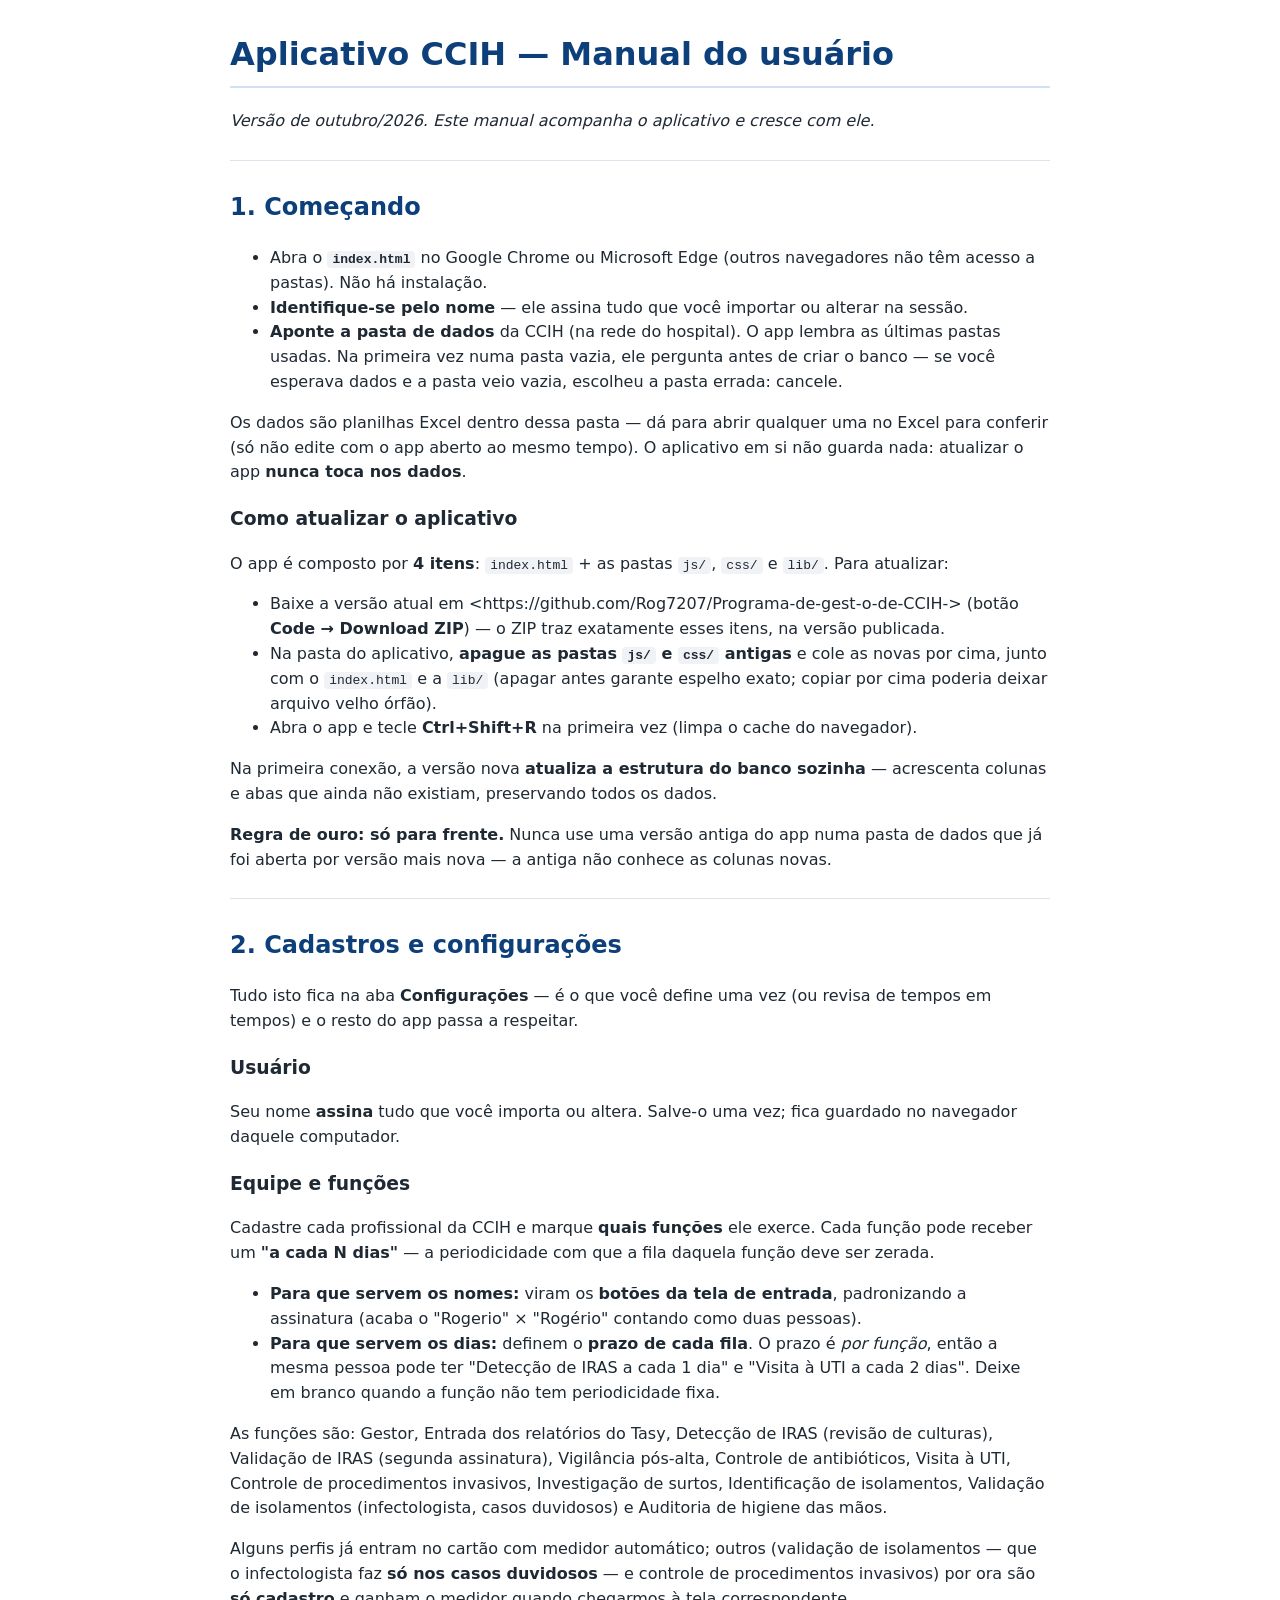
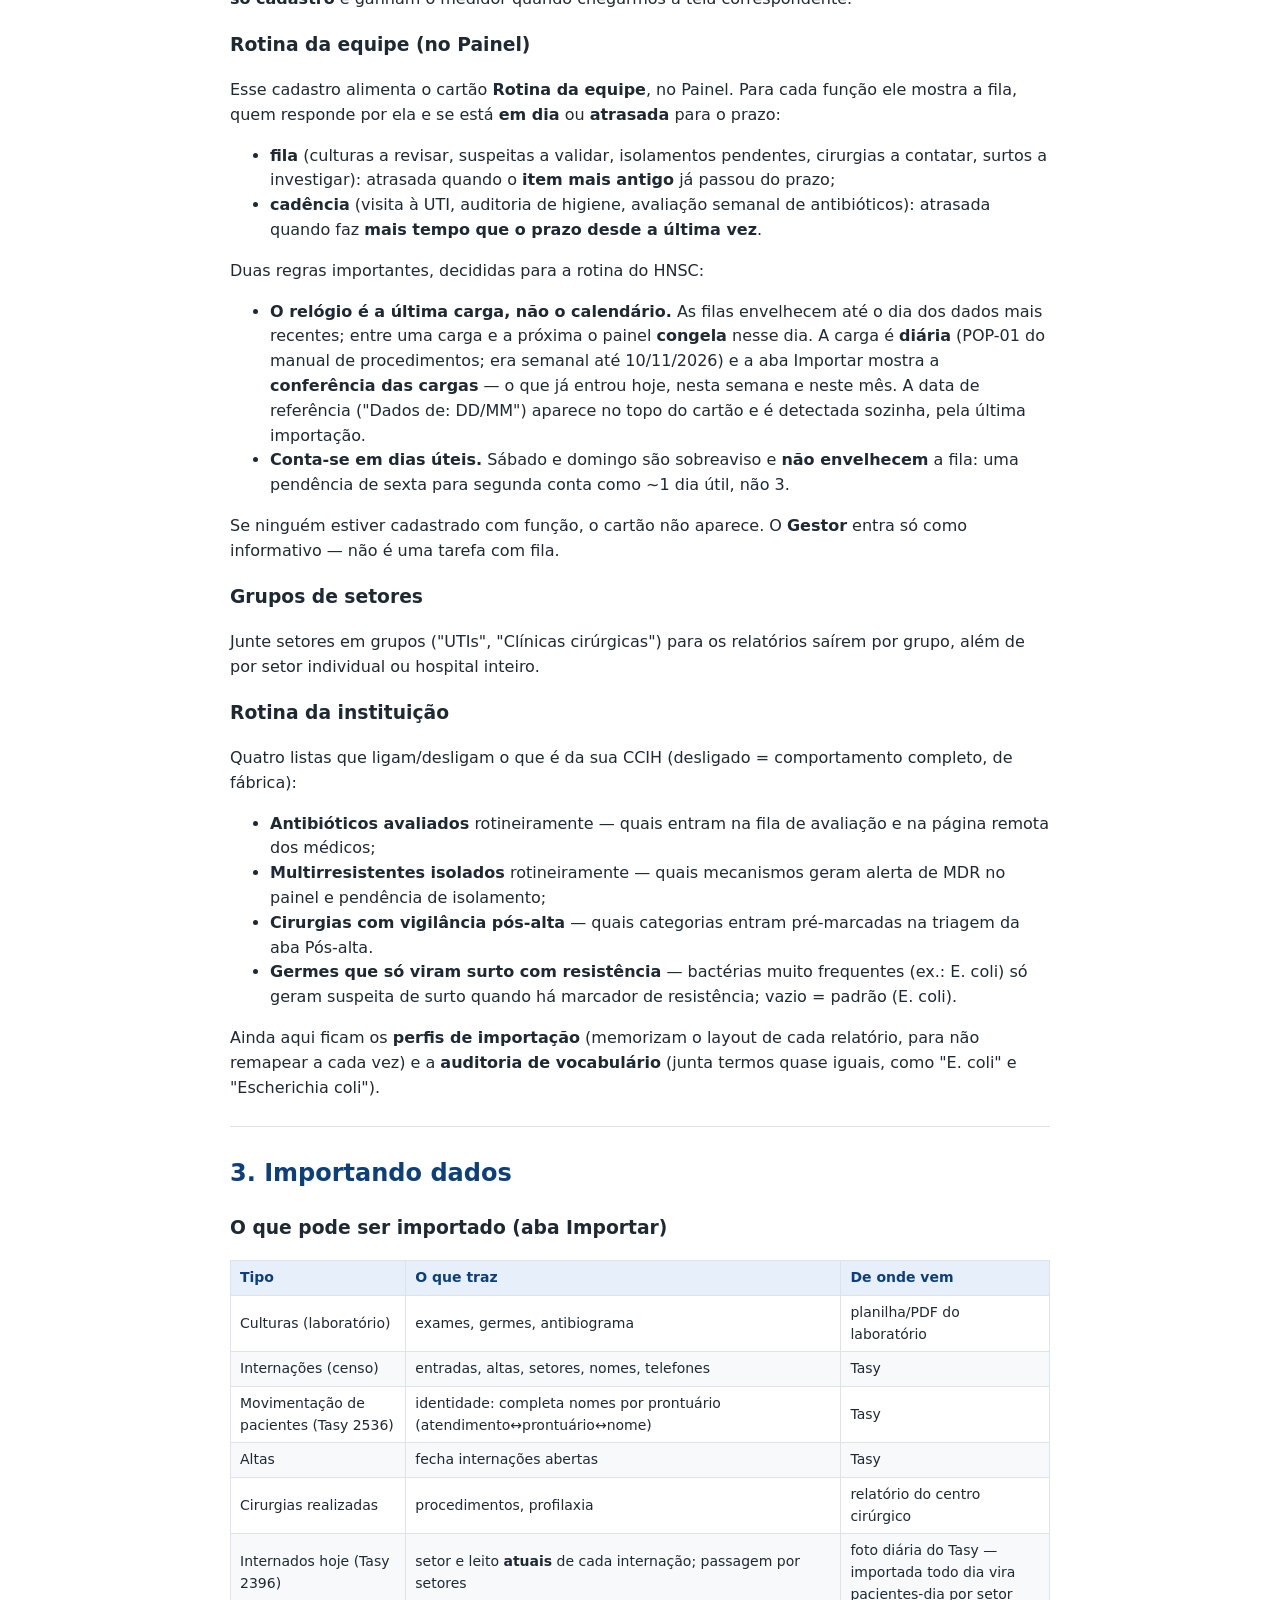
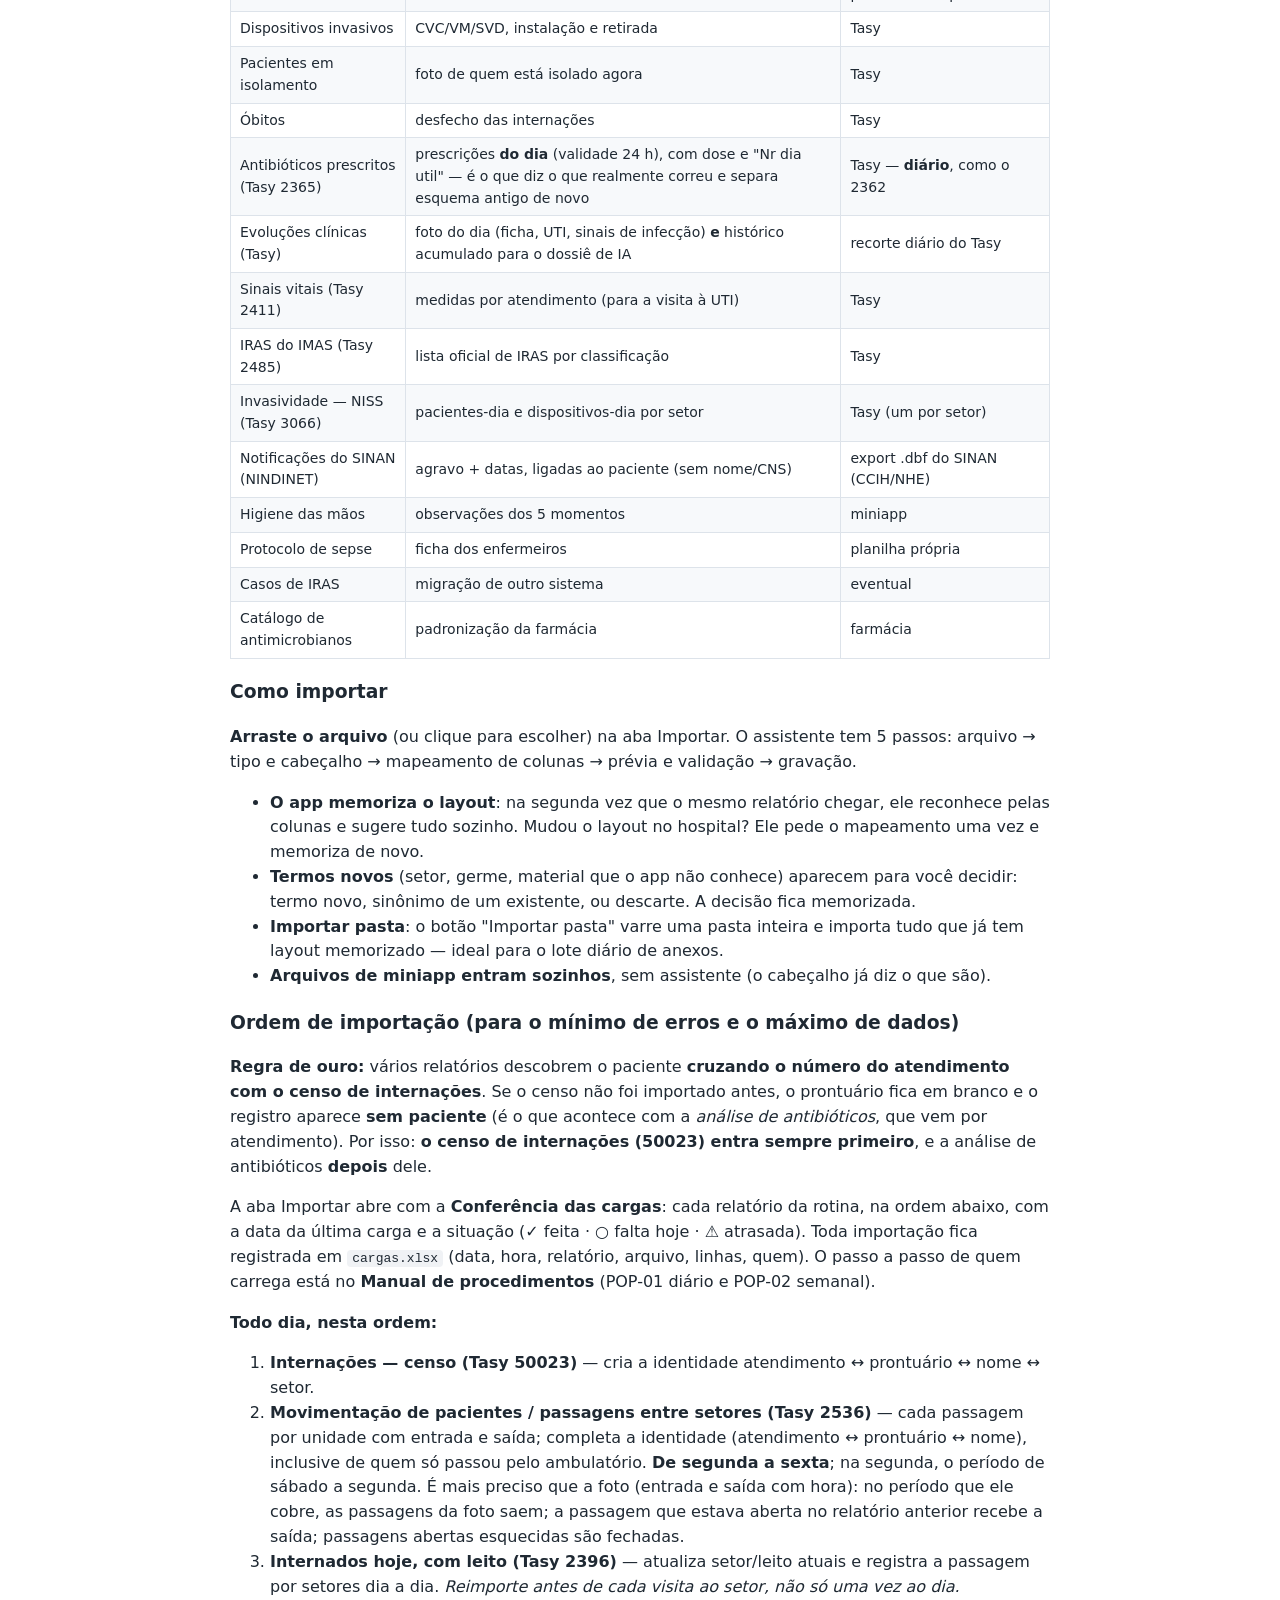
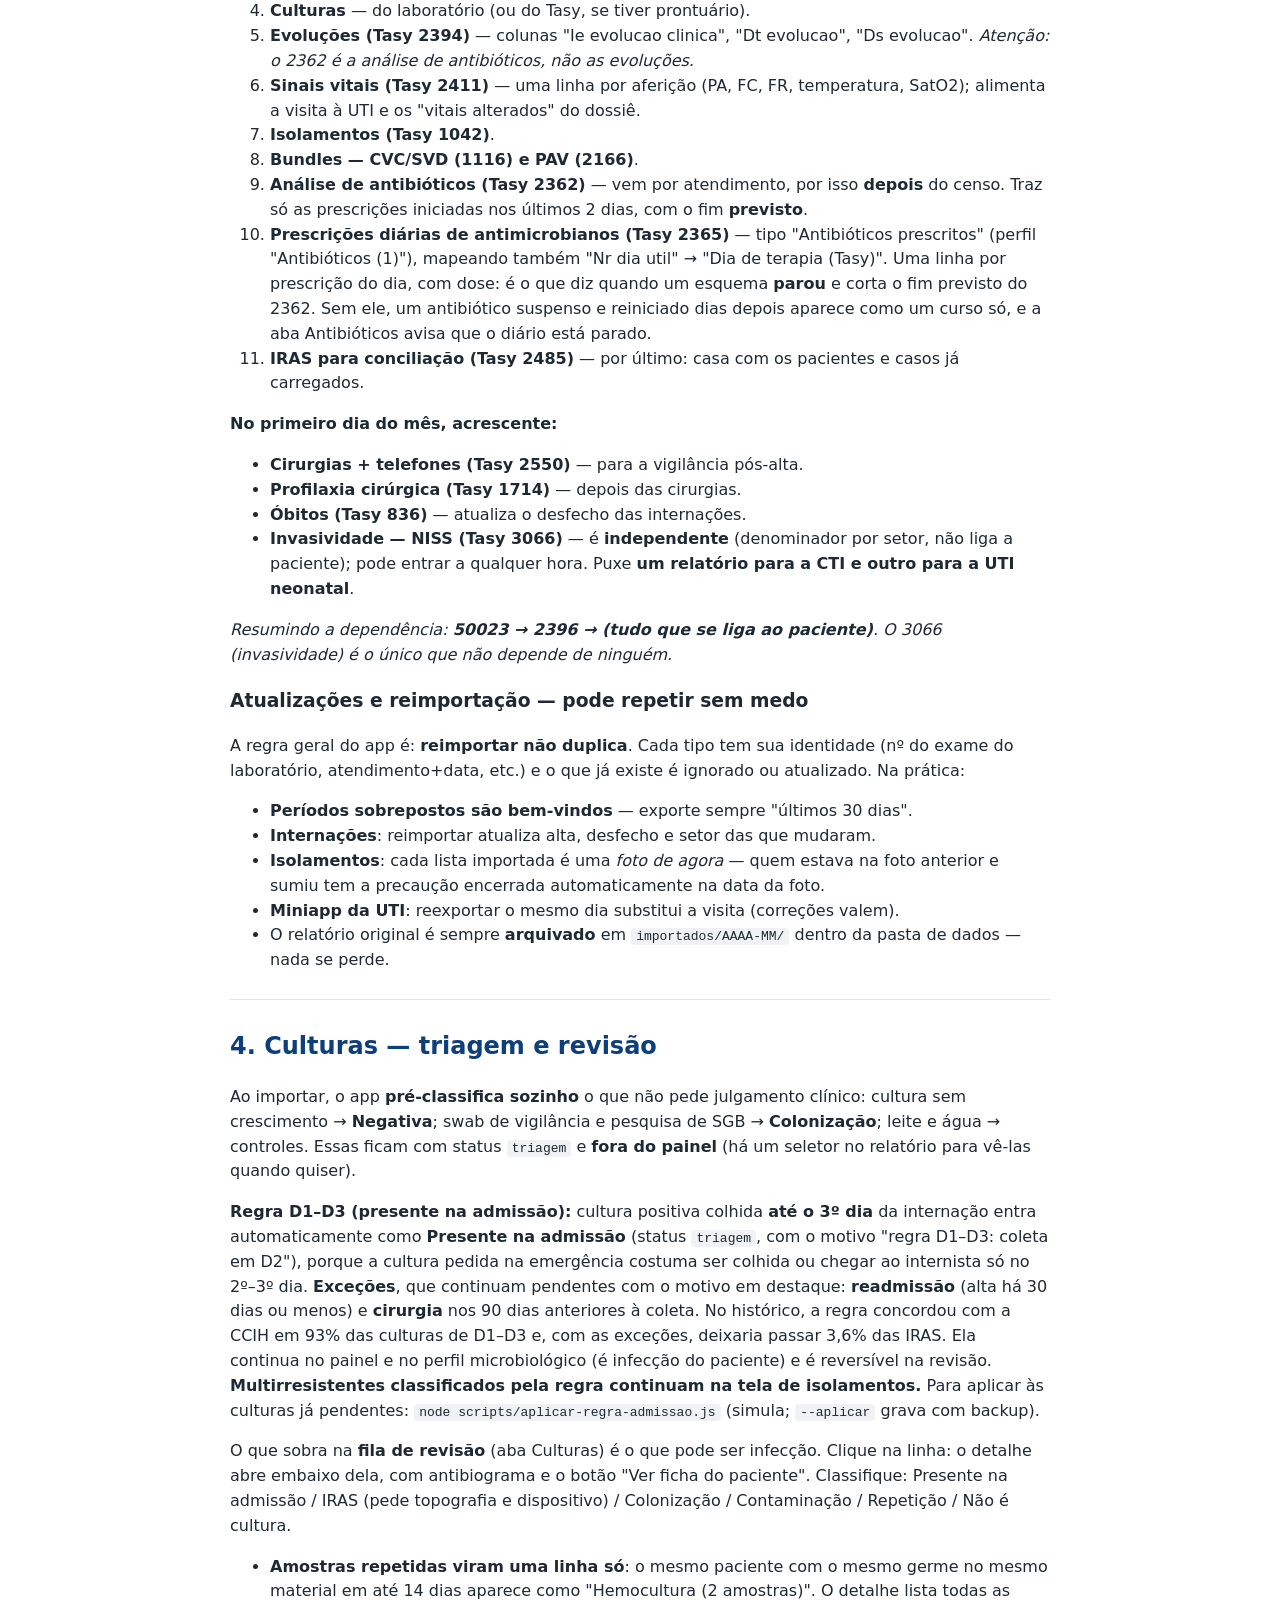
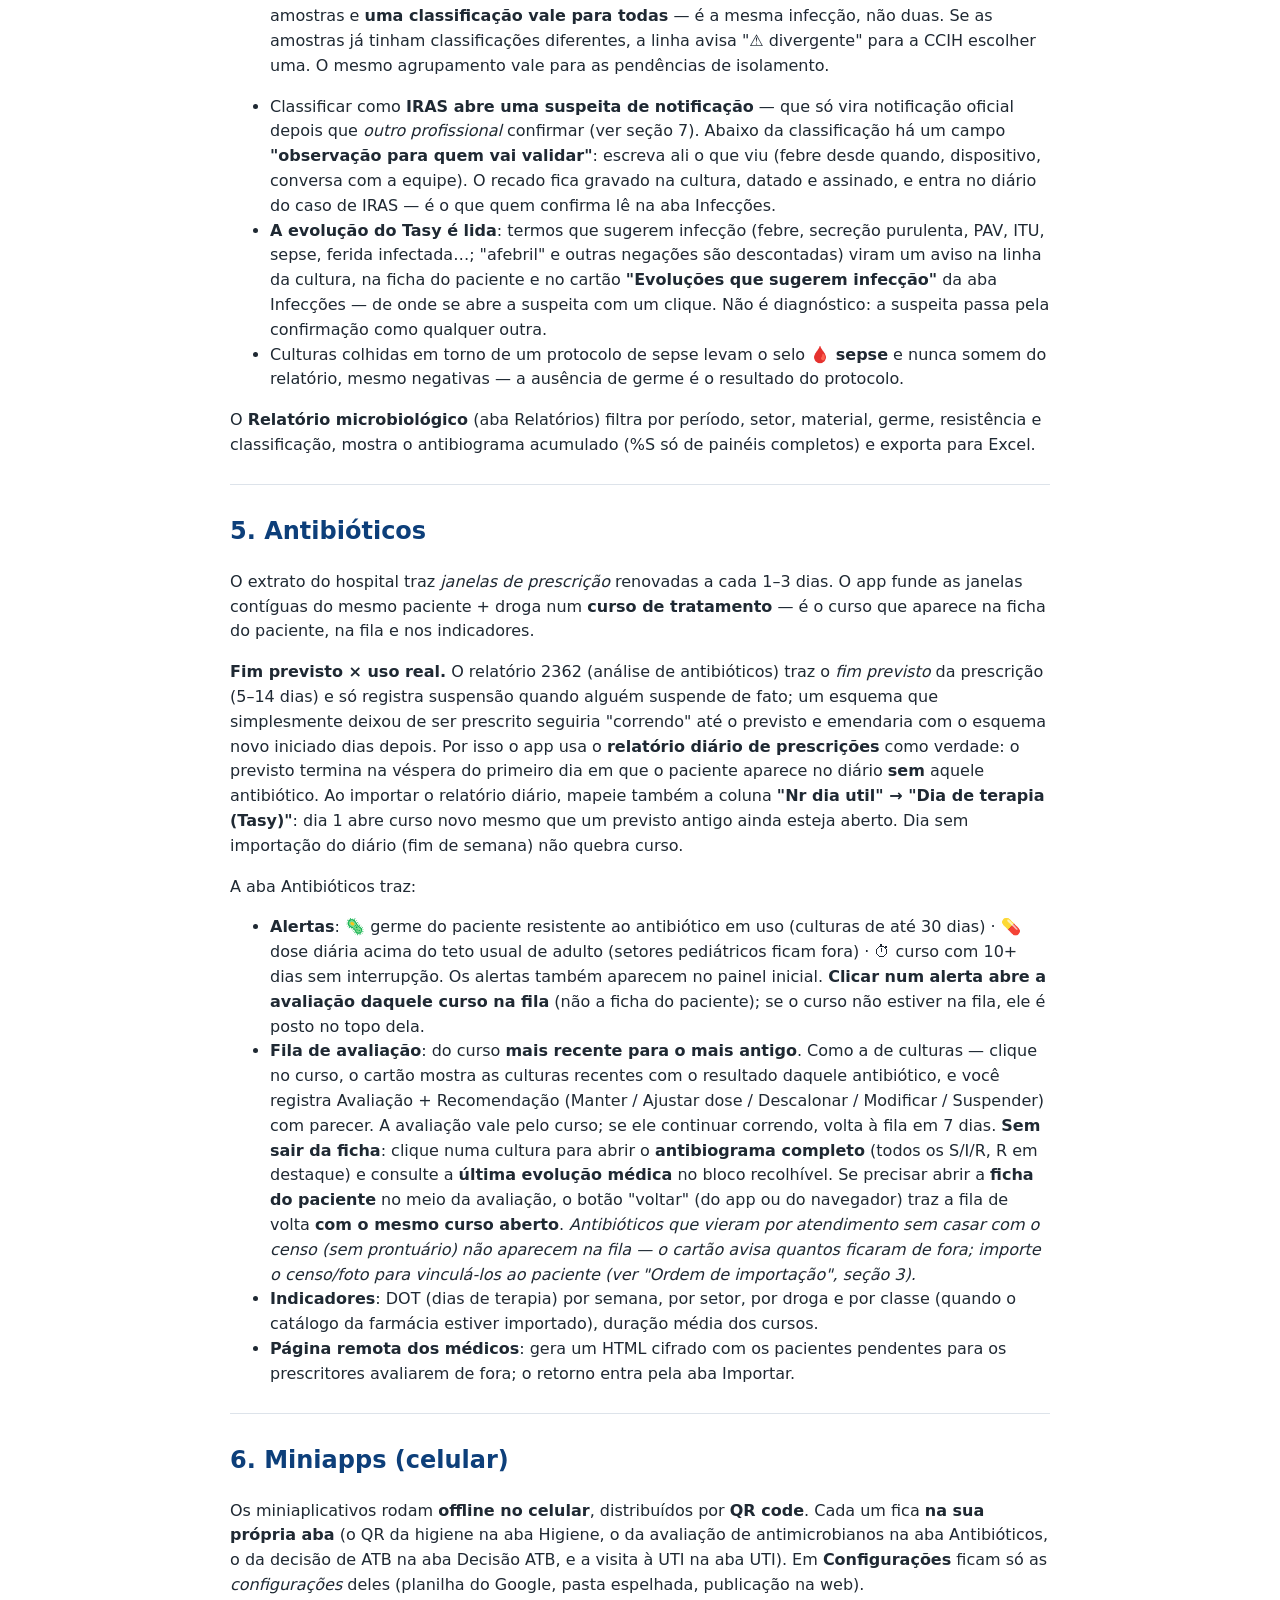
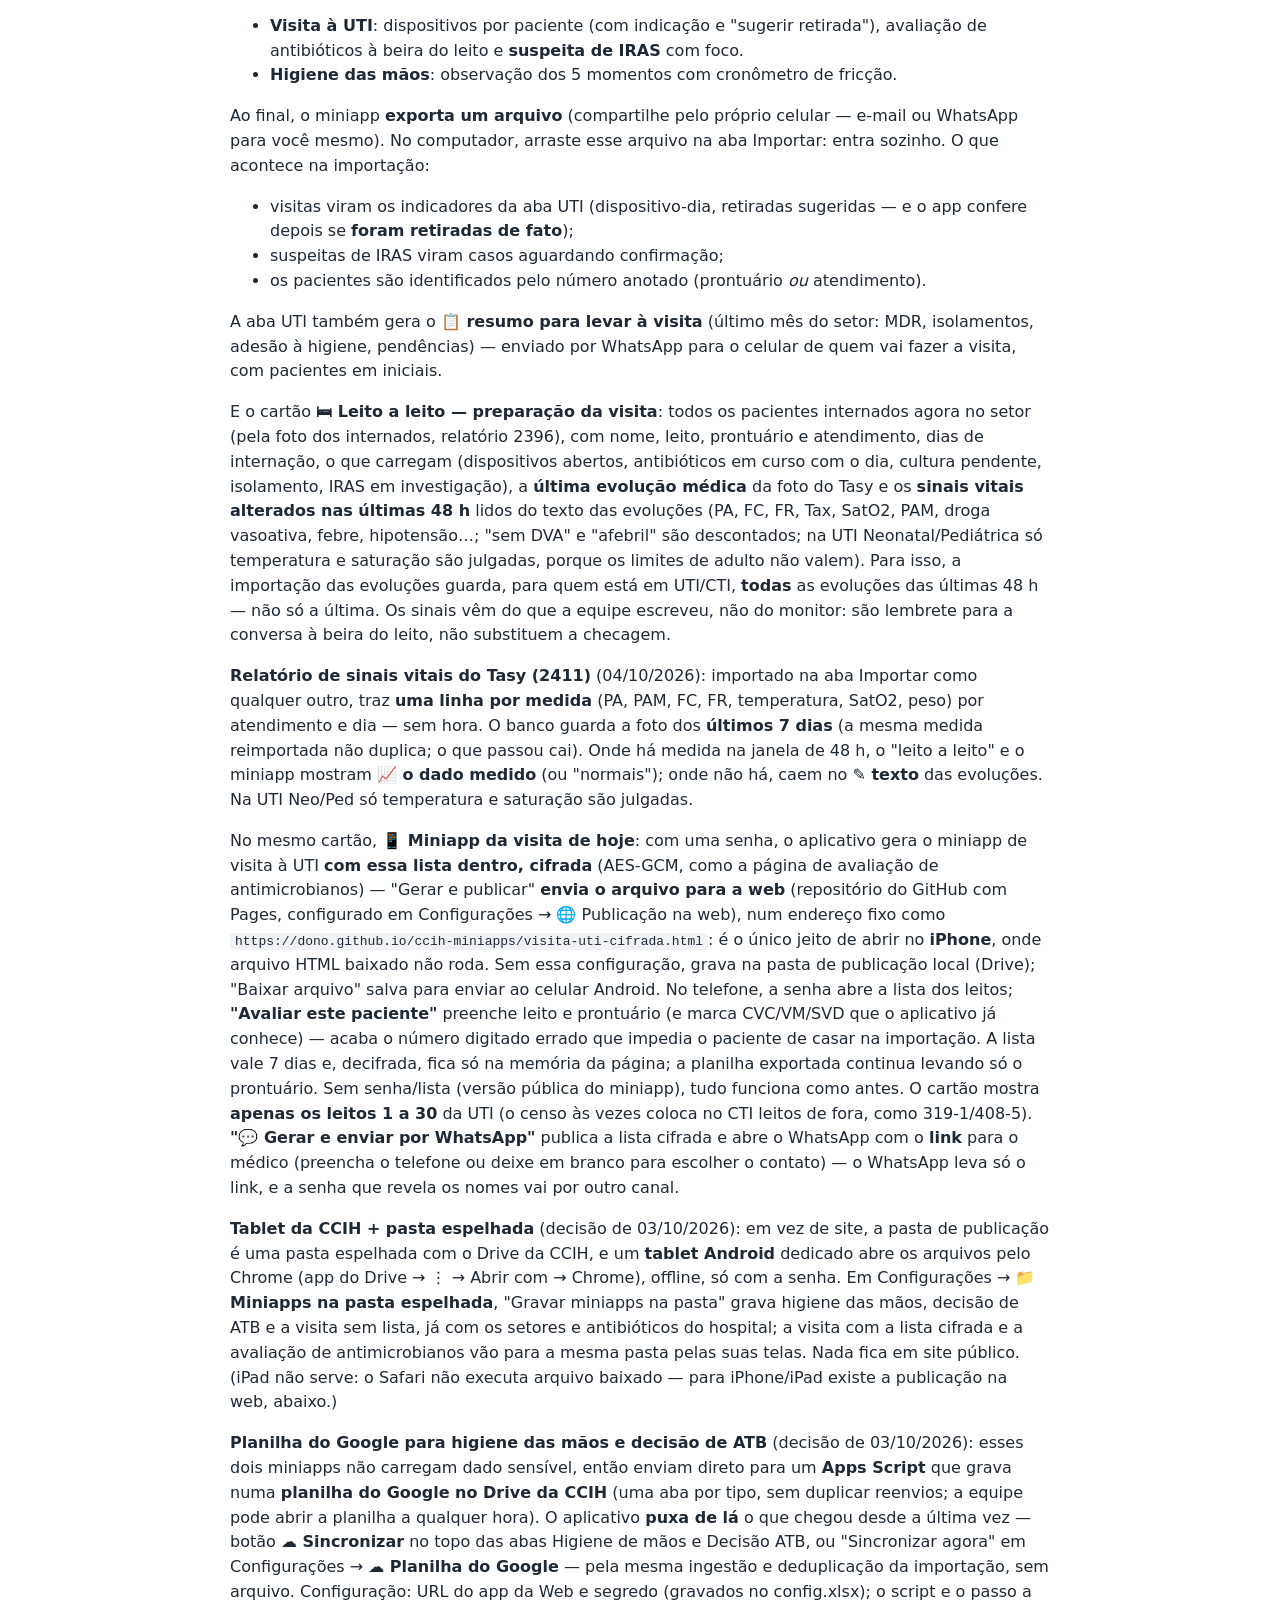
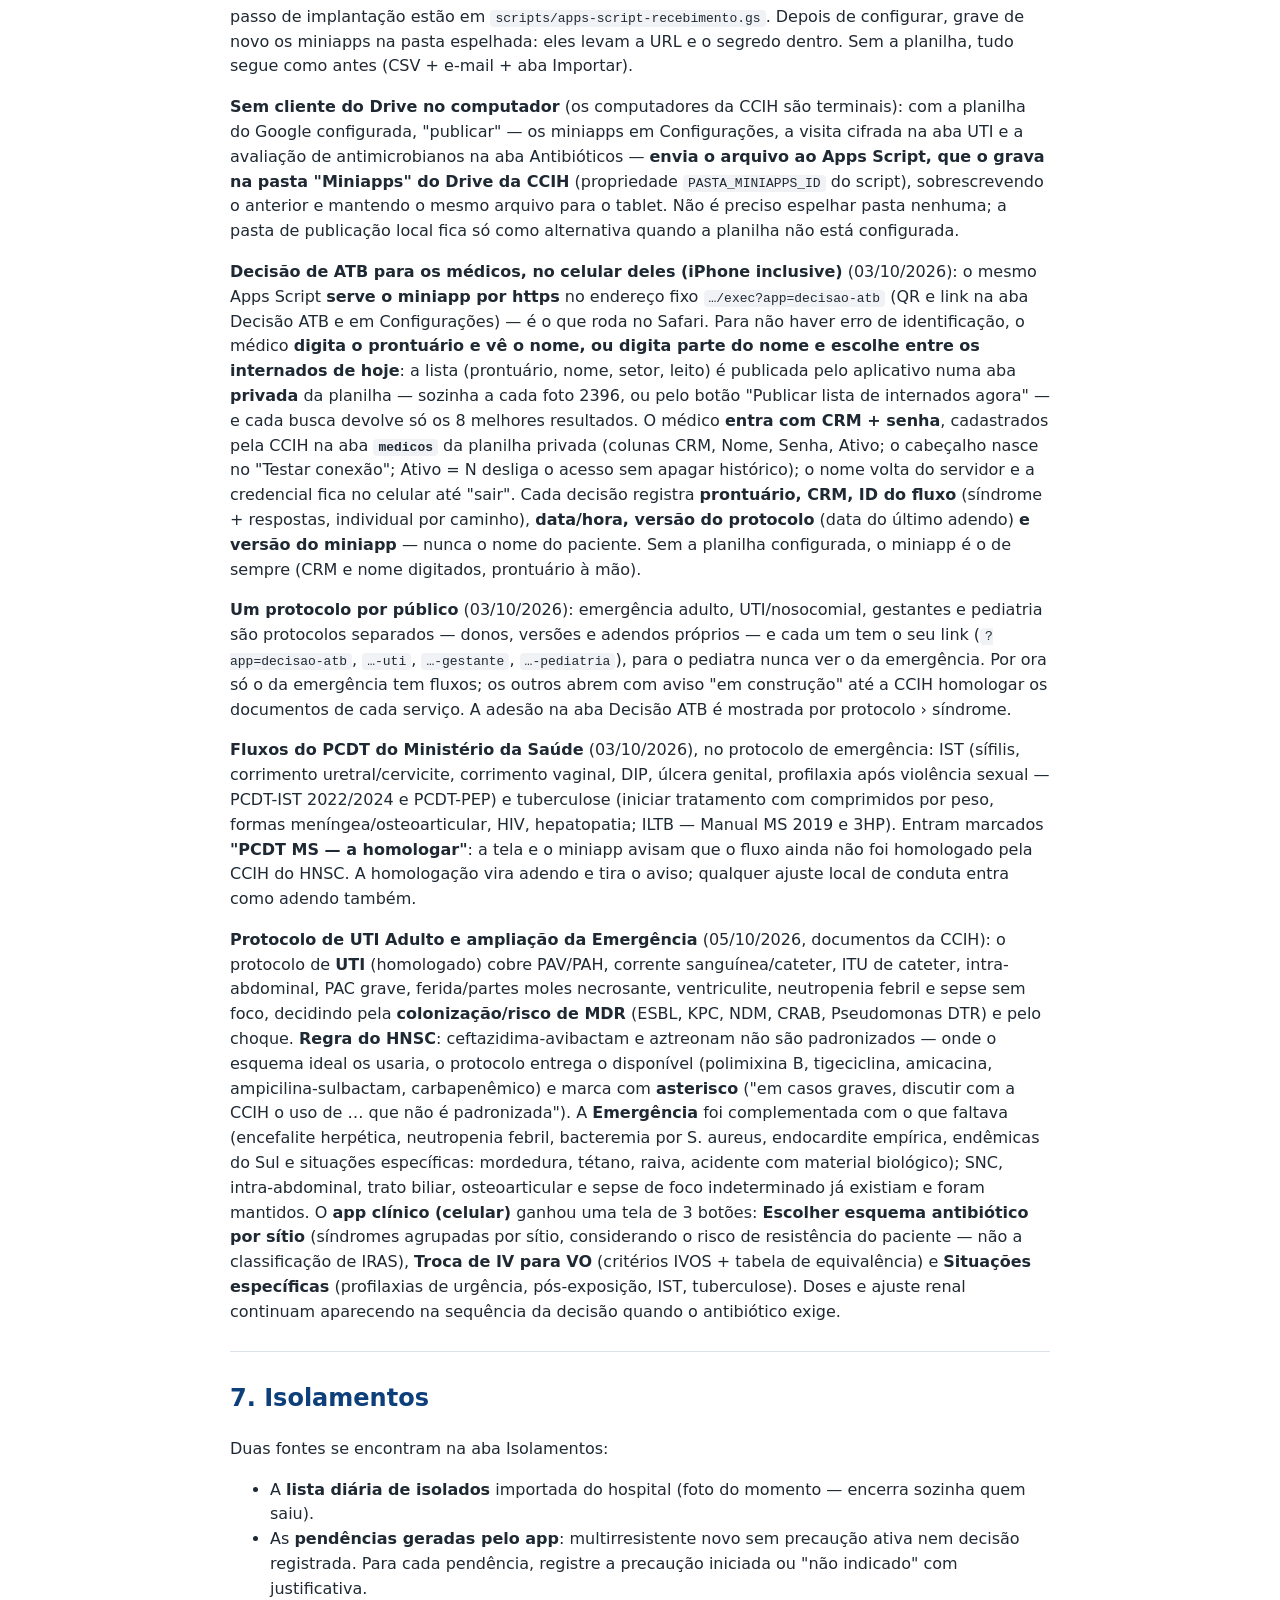
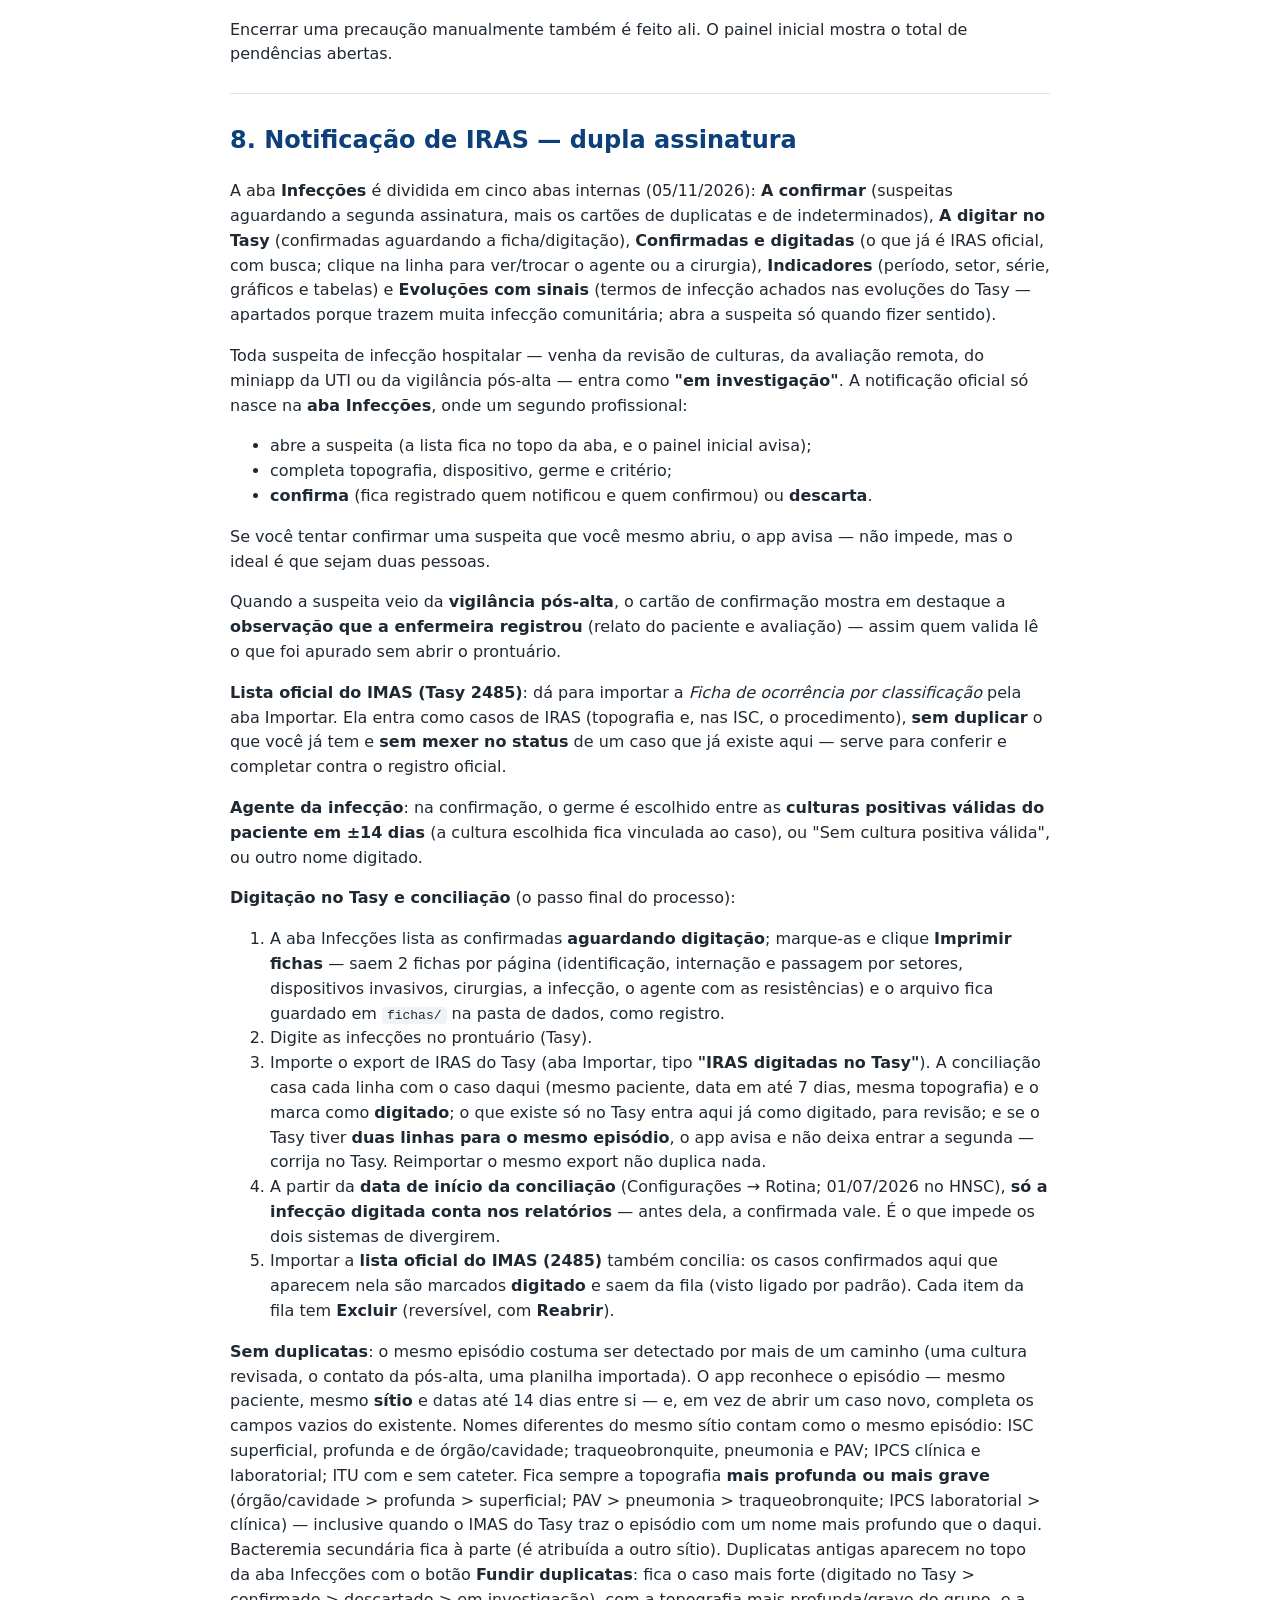
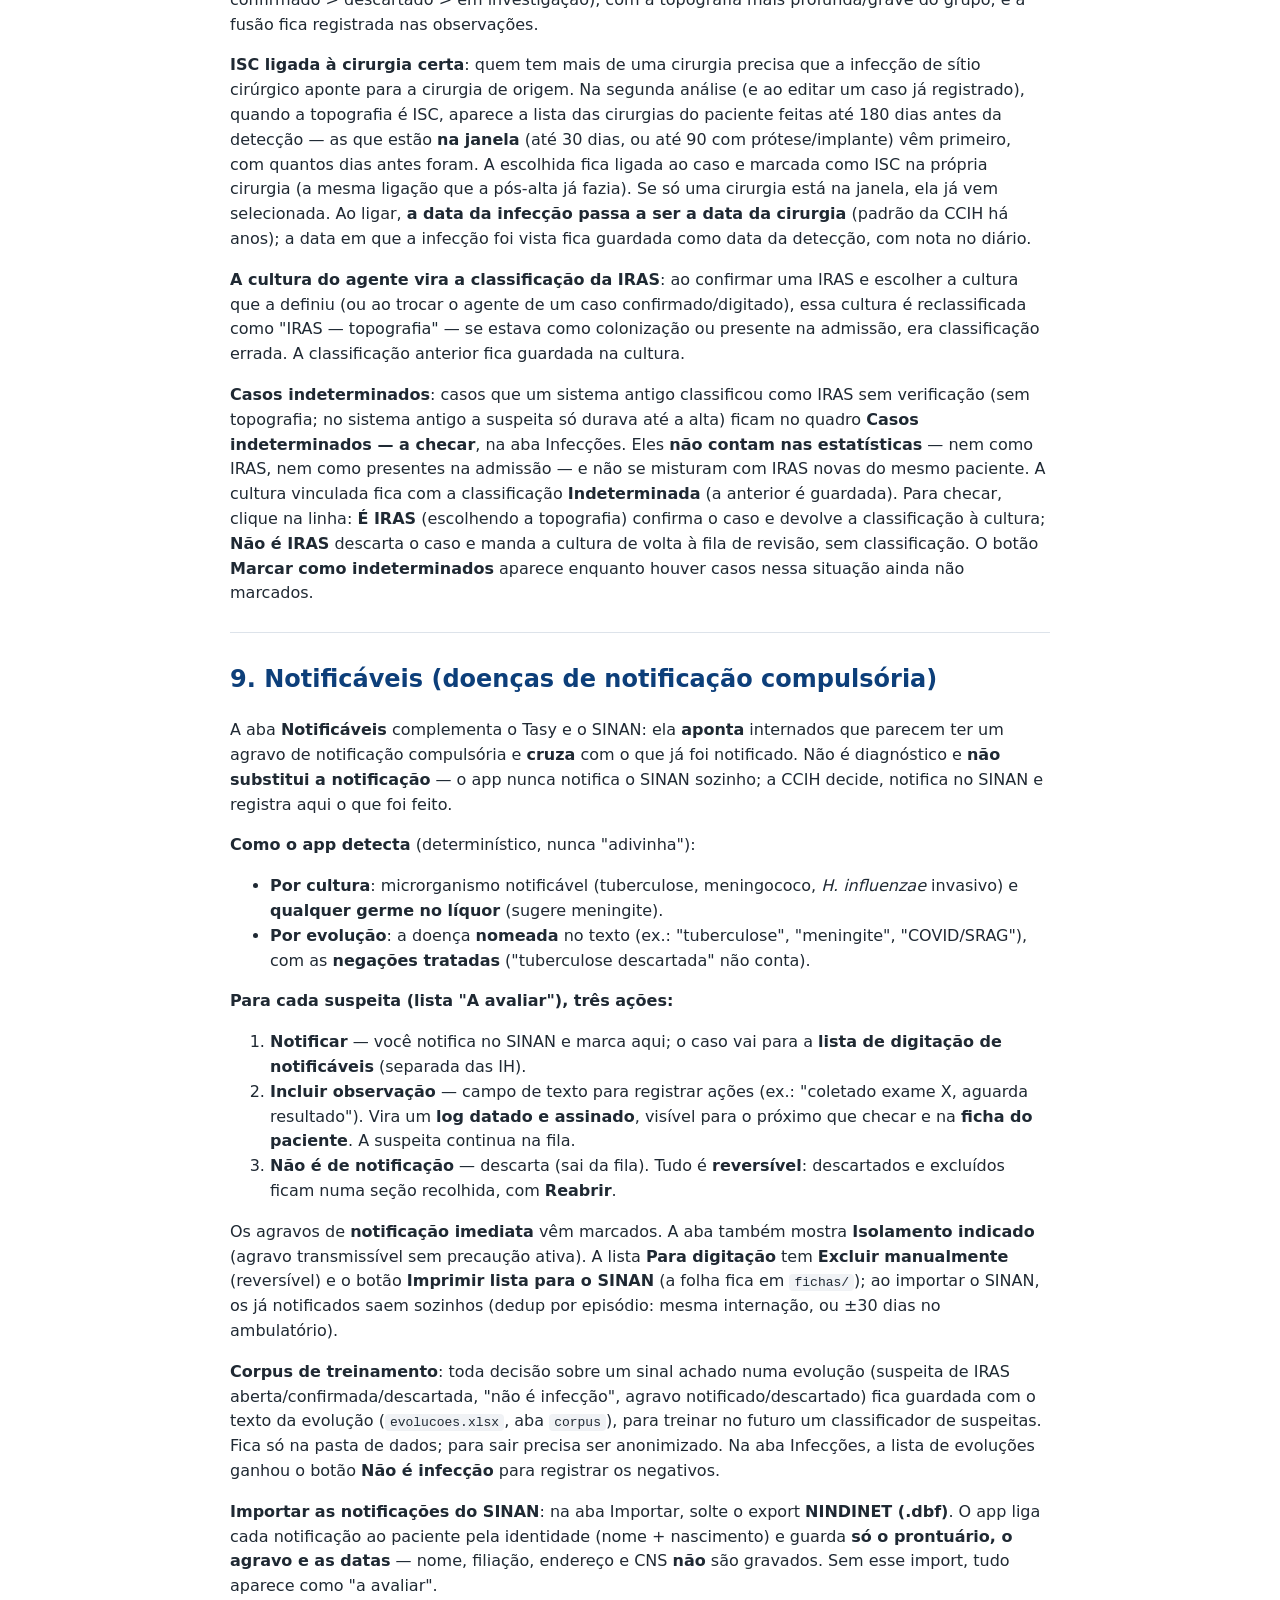
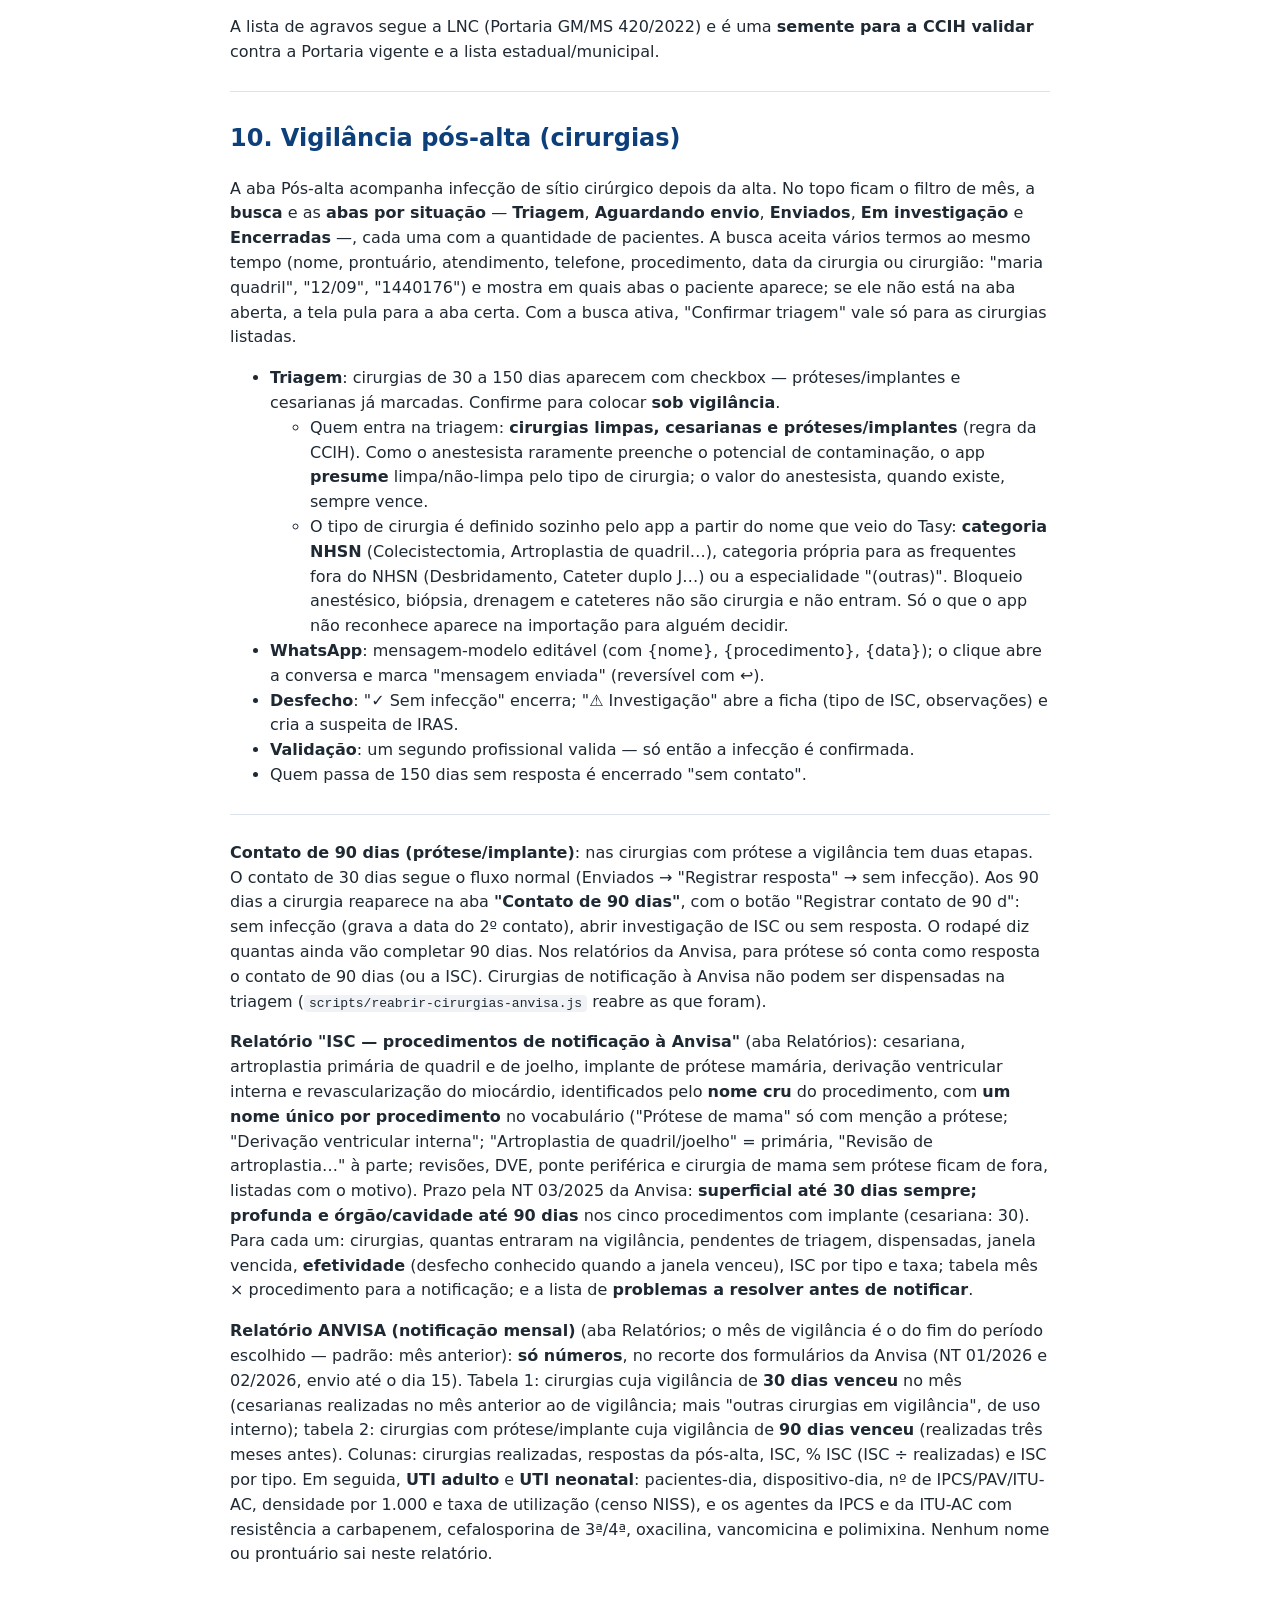
==== MANUAL-DO-USUARIO.html @ 4ff8ba15 "Pendências por paciente (fase 3): cultura e antibiótico decididos na própria tela com os formulários" ====
<!DOCTYPE html><html lang="pt-BR"><head><meta charset="utf-8"><title>Aplicativo CCIH — Manual do usuário</title><style>body { font-family: "Segoe UI", system-ui, sans-serif; max-width: 820px; margin: 30px auto; padding: 0 20px; color: #1f2933; line-height: 1.55; }
h1 { color: #0d3f7a; border-bottom: 2px solid #d0e0f5; padding-bottom: 6px; }
h2 { color: #0d3f7a; margin-top: 28px; }
table { border-collapse: collapse; width: 100%; font-size: 14px; }
th { background: #e7effb; color: #0d3f7a; text-align: left; }
th, td { border: 1px solid #dde3ea; padding: 6px 9px; }
tr:nth-child(even) td { background: #f7f9fb; }
code { background: #f0f2f5; padding: 1px 5px; border-radius: 4px; }
hr { border: none; border-top: 1px solid #dde3ea; margin: 26px 0; }
</style></head><body><h1>Aplicativo CCIH — Manual do usuário</h1>
<p><em>Versão de outubro/2026. Este manual acompanha o aplicativo e cresce com ele.</em></p>
<hr>
<h2>1. Começando</h2>
<ul>
<li>Abra o <strong><code>index.html</code></strong> no Google Chrome ou Microsoft Edge (outros navegadores não têm acesso a pastas). Não há instalação.</li>
<li><strong>Identifique-se pelo nome</strong> — ele assina tudo que você importar ou alterar na sessão.</li>
<li><strong>Aponte a pasta de dados</strong> da CCIH (na rede do hospital). O app lembra as últimas pastas usadas. Na primeira vez numa pasta vazia, ele pergunta antes de criar o banco — se você esperava dados e a pasta veio vazia, escolheu a pasta errada: cancele.</li>
</ul>
<p>Os dados são planilhas Excel dentro dessa pasta — dá para abrir qualquer uma no Excel para conferir (só não edite com o app aberto ao mesmo tempo). O aplicativo em si não guarda nada: atualizar o app <strong>nunca toca nos dados</strong>.</p>
<h3>Como atualizar o aplicativo</h3>
<p>O app é composto por <strong>4 itens</strong>: <code>index.html</code> + as pastas <code>js/</code>, <code>css/</code> e <code>lib/</code>. Para atualizar:</p>
<ul>
<li>Baixe a versão atual em &lt;https://github.com/Rog7207/Programa-de-gest-o-de-CCIH-&gt; (botão <strong>Code → Download ZIP</strong>) — o ZIP traz exatamente esses itens, na versão publicada.</li>
<li>Na pasta do aplicativo, <strong>apague as pastas <code>js/</code> e <code>css/</code> antigas</strong> e cole as novas por cima, junto com o <code>index.html</code> e a <code>lib/</code> (apagar antes garante espelho exato; copiar por cima poderia deixar arquivo velho órfão).</li>
<li>Abra o app e tecle <strong>Ctrl+Shift+R</strong> na primeira vez (limpa o cache do navegador).</li>
</ul>
<p>Na primeira conexão, a versão nova <strong>atualiza a estrutura do banco sozinha</strong> — acrescenta colunas e abas que ainda não existiam, preservando todos os dados.</p>
<p><strong>Regra de ouro: só para frente.</strong> Nunca use uma versão antiga do app numa pasta de dados que já foi aberta por versão mais nova — a antiga não conhece as colunas novas.</p>
<hr>
<h2>2. Cadastros e configurações</h2>
<p>Tudo isto fica na aba <strong>Configurações</strong> — é o que você define uma vez (ou revisa de tempos em tempos) e o resto do app passa a respeitar.</p>
<h3>Usuário</h3>
<p>Seu nome <strong>assina</strong> tudo que você importa ou altera. Salve-o uma vez; fica guardado no navegador daquele computador.</p>
<h3>Equipe e funções</h3>
<p>Cadastre cada profissional da CCIH e marque <strong>quais funções</strong> ele exerce. Cada função pode receber um <strong>"a cada N dias"</strong> — a periodicidade com que a fila daquela função deve ser zerada.</p>
<ul>
<li><strong>Para que servem os nomes:</strong> viram os <strong>botões da tela de entrada</strong>, padronizando a assinatura (acaba o "Rogerio" × "Rogério" contando como duas pessoas).</li>
<li><strong>Para que servem os dias:</strong> definem o <strong>prazo de cada fila</strong>. O prazo é <em>por função</em>, então a mesma pessoa pode ter "Detecção de IRAS a cada 1 dia" e "Visita à UTI a cada 2 dias". Deixe em branco quando a função não tem periodicidade fixa.</li>
</ul>
<p>As funções são: Gestor, Entrada dos relatórios do Tasy, Detecção de IRAS (revisão de culturas), Validação de IRAS (segunda assinatura), Vigilância pós-alta, Controle de antibióticos, Visita à UTI, Controle de procedimentos invasivos, Investigação de surtos, Identificação de isolamentos, Validação de isolamentos (infectologista, casos duvidosos) e Auditoria de higiene das mãos.</p>
<p>Alguns perfis já entram no cartão com medidor automático; outros (validação de isolamentos — que o infectologista faz <strong>só nos casos duvidosos</strong> — e controle de procedimentos invasivos) por ora são <strong>só cadastro</strong> e ganham o medidor quando chegarmos à tela correspondente.</p>
<h3>Rotina da equipe (no Painel)</h3>
<p>Esse cadastro alimenta o cartão <strong>Rotina da equipe</strong>, no Painel. Para cada função ele mostra a fila, quem responde por ela e se está <strong>em dia</strong> ou <strong>atrasada</strong> para o prazo:</p>
<ul>
<li><strong>fila</strong> (culturas a revisar, suspeitas a validar, isolamentos pendentes, cirurgias a contatar, surtos a investigar): atrasada quando o <strong>item mais antigo</strong> já passou do prazo;</li>
<li><strong>cadência</strong> (visita à UTI, auditoria de higiene, avaliação semanal de antibióticos): atrasada quando faz <strong>mais tempo que o prazo desde a última vez</strong>.</li>
</ul>
<p>Duas regras importantes, decididas para a rotina do HNSC:</p>
<ul>
<li><strong>O relógio é a última carga, não o calendário.</strong> As filas envelhecem até o dia dos dados mais recentes; entre uma carga e a próxima o painel <strong>congela</strong> nesse dia. A carga é <strong>diária</strong> (POP-01 do manual de procedimentos; era semanal até 10/11/2026) e a aba Importar mostra a <strong>conferência das cargas</strong> — o que já entrou hoje, nesta semana e neste mês. A data de referência ("Dados de: DD/MM") aparece no topo do cartão e é detectada sozinha, pela última importação.</li>
<li><strong>Conta-se em dias úteis.</strong> Sábado e domingo são sobreaviso e <strong>não envelhecem</strong> a fila: uma pendência de sexta para segunda conta como ~1 dia útil, não 3.</li>
</ul>
<p>Se ninguém estiver cadastrado com função, o cartão não aparece. O <strong>Gestor</strong> entra só como informativo — não é uma tarefa com fila.</p>
<h3>Grupos de setores</h3>
<p>Junte setores em grupos ("UTIs", "Clínicas cirúrgicas") para os relatórios saírem por grupo, além de por setor individual ou hospital inteiro.</p>
<h3>Rotina da instituição</h3>
<p>Quatro listas que ligam/desligam o que é da sua CCIH (desligado = comportamento completo, de fábrica):</p>
<ul>
<li><strong>Antibióticos avaliados</strong> rotineiramente — quais entram na fila de avaliação e na página remota dos médicos;</li>
<li><strong>Multirresistentes isolados</strong> rotineiramente — quais mecanismos geram alerta de MDR no painel e pendência de isolamento;</li>
<li><strong>Cirurgias com vigilância pós-alta</strong> — quais categorias entram pré-marcadas na triagem da aba Pós-alta.</li>
<li><strong>Germes que só viram surto com resistência</strong> — bactérias muito frequentes (ex.: E. coli) só geram suspeita de surto quando há marcador de resistência; vazio = padrão (E. coli).</li>
</ul>
<p>Ainda aqui ficam os <strong>perfis de importação</strong> (memorizam o layout de cada relatório, para não remapear a cada vez) e a <strong>auditoria de vocabulário</strong> (junta termos quase iguais, como "E. coli" e "Escherichia coli").</p>
<hr>
<h2>3. Importando dados</h2>
<h3>O que pode ser importado (aba Importar)</h3>
<table><thead><tr><th>Tipo</th><th>O que traz</th><th>De onde vem</th></tr></thead><tbody>
<tr><td>Culturas (laboratório)</td><td>exames, germes, antibiograma</td><td>planilha/PDF do laboratório</td></tr>
<tr><td>Internações (censo)</td><td>entradas, altas, setores, nomes, telefones</td><td>Tasy</td></tr>
<tr><td>Movimentação de pacientes (Tasy 2536)</td><td>identidade: completa nomes por prontuário (atendimento↔prontuário↔nome)</td><td>Tasy</td></tr>
<tr><td>Altas</td><td>fecha internações abertas</td><td>Tasy</td></tr>
<tr><td>Cirurgias realizadas</td><td>procedimentos, profilaxia</td><td>relatório do centro cirúrgico</td></tr>
<tr><td>Internados hoje (Tasy 2396)</td><td>setor e leito <strong>atuais</strong> de cada internação; passagem por setores</td><td>foto diária do Tasy — importada todo dia vira pacientes-dia por setor</td></tr>
<tr><td>Dispositivos invasivos</td><td>CVC/VM/SVD, instalação e retirada</td><td>Tasy</td></tr>
<tr><td>Pacientes em isolamento</td><td>foto de quem está isolado agora</td><td>Tasy</td></tr>
<tr><td>Óbitos</td><td>desfecho das internações</td><td>Tasy</td></tr>
<tr><td>Antibióticos prescritos (Tasy 2365)</td><td>prescrições <strong>do dia</strong> (validade 24 h), com dose e "Nr dia util" — é o que diz o que realmente correu e separa esquema antigo de novo</td><td>Tasy — <strong>diário</strong>, como o 2362</td></tr>
<tr><td>Evoluções clínicas (Tasy)</td><td>foto do dia (ficha, UTI, sinais de infecção) <strong>e</strong> histórico acumulado para o dossiê de IA</td><td>recorte diário do Tasy</td></tr>
<tr><td>Sinais vitais (Tasy 2411)</td><td>medidas por atendimento (para a visita à UTI)</td><td>Tasy</td></tr>
<tr><td>IRAS do IMAS (Tasy 2485)</td><td>lista oficial de IRAS por classificação</td><td>Tasy</td></tr>
<tr><td>Invasividade — NISS (Tasy 3066)</td><td>pacientes-dia e dispositivos-dia por setor</td><td>Tasy (um por setor)</td></tr>
<tr><td>Notificações do SINAN (NINDINET)</td><td>agravo + datas, ligadas ao paciente (sem nome/CNS)</td><td>export .dbf do SINAN (CCIH/NHE)</td></tr>
<tr><td>Higiene das mãos</td><td>observações dos 5 momentos</td><td>miniapp</td></tr>
<tr><td>Protocolo de sepse</td><td>ficha dos enfermeiros</td><td>planilha própria</td></tr>
<tr><td>Casos de IRAS</td><td>migração de outro sistema</td><td>eventual</td></tr>
<tr><td>Catálogo de antimicrobianos</td><td>padronização da farmácia</td><td>farmácia</td></tr>
</tbody></table>
<h3>Como importar</h3>
<p><strong>Arraste o arquivo</strong> (ou clique para escolher) na aba Importar. O assistente tem 5 passos: arquivo → tipo e cabeçalho → mapeamento de colunas → prévia e validação → gravação.</p>
<ul>
<li><strong>O app memoriza o layout</strong>: na segunda vez que o mesmo relatório chegar, ele reconhece pelas colunas e sugere tudo sozinho. Mudou o layout no hospital? Ele pede o mapeamento uma vez e memoriza de novo.</li>
<li><strong>Termos novos</strong> (setor, germe, material que o app não conhece) aparecem para você decidir: termo novo, sinônimo de um existente, ou descarte. A decisão fica memorizada.</li>
<li><strong>Importar pasta</strong>: o botão "Importar pasta" varre uma pasta inteira e importa tudo que já tem layout memorizado — ideal para o lote diário de anexos.</li>
<li><strong>Arquivos de miniapp entram sozinhos</strong>, sem assistente (o cabeçalho já diz o que são).</li>
</ul>
<h3>Ordem de importação (para o mínimo de erros e o máximo de dados)</h3>
<p><strong>Regra de ouro:</strong> vários relatórios descobrem o paciente <strong>cruzando o número do atendimento com o censo de internações</strong>. Se o censo não foi importado antes, o prontuário fica em branco e o registro aparece <strong>sem paciente</strong> (é o que acontece com a <em>análise de antibióticos</em>, que vem por atendimento). Por isso: <strong>o censo de internações (50023) entra sempre primeiro</strong>, e a análise de antibióticos <strong>depois</strong> dele.</p>
<p>A aba Importar abre com a <strong>Conferência das cargas</strong>: cada relatório da rotina, na ordem abaixo, com a data da última carga e a situação (✓ feita · ○ falta hoje · ⚠ atrasada). Toda importação fica registrada em <code>cargas.xlsx</code> (data, hora, relatório, arquivo, linhas, quem). O passo a passo de quem carrega está no <strong>Manual de procedimentos</strong> (POP-01 diário e POP-02 semanal).</p>
<p><strong>Todo dia, nesta ordem:</strong></p>
<ol>
<li><strong>Internações — censo (Tasy 50023)</strong> — cria a identidade atendimento ↔ prontuário ↔ nome ↔ setor.</li>
<li><strong>Movimentação de pacientes / passagens entre setores (Tasy 2536)</strong> — cada passagem por unidade com entrada e saída; completa a identidade (atendimento ↔ prontuário ↔ nome), inclusive de quem só passou pelo ambulatório. <strong>De segunda a sexta</strong>; na segunda, o período de sábado a segunda. É mais preciso que a foto (entrada e saída com hora): no período que ele cobre, as passagens da foto saem; a passagem que estava aberta no relatório anterior recebe a saída; passagens abertas esquecidas são fechadas.</li>
<li><strong>Internados hoje, com leito (Tasy 2396)</strong> — atualiza setor/leito atuais e registra a passagem por setores dia a dia. <em>Reimporte antes de cada visita ao setor, não só uma vez ao dia.</em></li>
<li><strong>Culturas</strong> — do laboratório (ou do Tasy, se tiver prontuário).</li>
<li><strong>Evoluções (Tasy 2394)</strong> — colunas "Ie evolucao clinica", "Dt evolucao", "Ds evolucao". <em>Atenção: o 2362 é a análise de antibióticos, não as evoluções.</em></li>
<li><strong>Sinais vitais (Tasy 2411)</strong> — uma linha por aferição (PA, FC, FR, temperatura, SatO2); alimenta a visita à UTI e os "vitais alterados" do dossiê.</li>
<li><strong>Isolamentos (Tasy 1042)</strong>.</li>
<li><strong>Bundles — CVC/SVD (1116) e PAV (2166)</strong>.</li>
<li><strong>Análise de antibióticos (Tasy 2362)</strong> — vem por atendimento, por isso <strong>depois</strong> do censo. Traz só as prescrições iniciadas nos últimos 2 dias, com o fim <strong>previsto</strong>.</li>
<li><strong>Prescrições diárias de antimicrobianos (Tasy 2365)</strong> — tipo "Antibióticos prescritos" (perfil "Antibióticos (1)"), mapeando também "Nr dia util" → "Dia de terapia (Tasy)". Uma linha por prescrição do dia, com dose: é o que diz quando um esquema <strong>parou</strong> e corta o fim previsto do 2362. Sem ele, um antibiótico suspenso e reiniciado dias depois aparece como um curso só, e a aba Antibióticos avisa que o diário está parado.</li>
<li><strong>IRAS para conciliação (Tasy 2485)</strong> — por último: casa com os pacientes e casos já carregados.</li>
</ol>
<p><strong>No primeiro dia do mês, acrescente:</strong></p>
<ul>
<li><strong>Cirurgias + telefones (Tasy 2550)</strong> — para a vigilância pós-alta.</li>
<li><strong>Profilaxia cirúrgica (Tasy 1714)</strong> — depois das cirurgias.</li>
<li><strong>Óbitos (Tasy 836)</strong> — atualiza o desfecho das internações.</li>
<li><strong>Invasividade — NISS (Tasy 3066)</strong> — é <strong>independente</strong> (denominador por setor, não liga a paciente); pode entrar a qualquer hora. Puxe <strong>um relatório para a CTI e outro para a UTI neonatal</strong>.</li>
</ul>
<p><em>Resumindo a dependência: <strong>50023 → 2396 → (tudo que se liga ao paciente)</strong>. O 3066 (invasividade) é o único que não depende de ninguém.</em></p>
<h3>Atualizações e reimportação — pode repetir sem medo</h3>
<p>A regra geral do app é: <strong>reimportar não duplica</strong>. Cada tipo tem sua identidade (nº do exame do laboratório, atendimento+data, etc.) e o que já existe é ignorado ou atualizado. Na prática:</p>
<ul>
<li><strong>Períodos sobrepostos são bem-vindos</strong> — exporte sempre "últimos 30 dias".</li>
<li><strong>Internações</strong>: reimportar atualiza alta, desfecho e setor das que mudaram.</li>
<li><strong>Isolamentos</strong>: cada lista importada é uma <em>foto de agora</em> — quem estava na foto anterior e sumiu tem a precaução encerrada automaticamente na data da foto.</li>
<li><strong>Miniapp da UTI</strong>: reexportar o mesmo dia substitui a visita (correções valem).</li>
<li>O relatório original é sempre <strong>arquivado</strong> em <code>importados/AAAA-MM/</code> dentro da pasta de dados — nada se perde.</li>
</ul>
<hr>
<h2>4. Culturas — triagem e revisão</h2>
<p>Ao importar, o app <strong>pré-classifica sozinho</strong> o que não pede julgamento clínico: cultura sem crescimento → <strong>Negativa</strong>; swab de vigilância e pesquisa de SGB → <strong>Colonização</strong>; leite e água → controles. Essas ficam com status <code>triagem</code> e <strong>fora do painel</strong> (há um seletor no relatório para vê-las quando quiser).</p>
<p><strong>Regra D1–D3 (presente na admissão):</strong> cultura positiva colhida <strong>até o 3º dia</strong> da internação entra automaticamente como <strong>Presente na admissão</strong> (status <code>triagem</code>, com o motivo "regra D1–D3: coleta em D2"), porque a cultura pedida na emergência costuma ser colhida ou chegar ao internista só no 2º–3º dia. <strong>Exceções</strong>, que continuam pendentes com o motivo em destaque: <strong>readmissão</strong> (alta há 30 dias ou menos) e <strong>cirurgia</strong> nos 90 dias anteriores à coleta. No histórico, a regra concordou com a CCIH em 93% das culturas de D1–D3 e, com as exceções, deixaria passar 3,6% das IRAS. Ela continua no painel e no perfil microbiológico (é infecção do paciente) e é reversível na revisão. <strong>Multirresistentes classificados pela regra continuam na tela de isolamentos.</strong> Para aplicar às culturas já pendentes: <code>node scripts/aplicar-regra-admissao.js</code> (simula; <code>--aplicar</code> grava com backup).</p>
<p>O que sobra na <strong>fila de revisão</strong> (aba Culturas) é o que pode ser infecção. Clique na linha: o detalhe abre embaixo dela, com antibiograma e o botão "Ver ficha do paciente". Classifique: Presente na admissão / IRAS (pede topografia e dispositivo) / Colonização / Contaminação / Repetição / Não é cultura.</p>
<ul>
<li><strong>Amostras repetidas viram uma linha só</strong>: o mesmo paciente com o mesmo germe no mesmo material em até 14 dias aparece como "Hemocultura (2 amostras)". O detalhe lista todas as amostras e <strong>uma classificação vale para todas</strong> — é a mesma infecção, não duas. Se as amostras já tinham classificações diferentes, a linha avisa "⚠ divergente" para a CCIH escolher uma. O mesmo agrupamento vale para as pendências de isolamento.</li>
</ul>
<ul>
<li>Classificar como <strong>IRAS abre uma suspeita de notificação</strong> — que só vira notificação oficial depois que <em>outro profissional</em> confirmar (ver seção 7). Abaixo da classificação há um campo <strong>"observação para quem vai validar"</strong>: escreva ali o que viu (febre desde quando, dispositivo, conversa com a equipe). O recado fica gravado na cultura, datado e assinado, e entra no diário do caso de IRAS — é o que quem confirma lê na aba Infecções.</li>
<li><strong>A evolução do Tasy é lida</strong>: termos que sugerem infecção (febre, secreção purulenta, PAV, ITU, sepse, ferida infectada…; "afebril" e outras negações são descontadas) viram um aviso na linha da cultura, na ficha do paciente e no cartão <strong>"Evoluções que sugerem infecção"</strong> da aba Infecções — de onde se abre a suspeita com um clique. Não é diagnóstico: a suspeita passa pela confirmação como qualquer outra.</li>
<li>Culturas colhidas em torno de um protocolo de sepse levam o selo <strong>🩸 sepse</strong> e nunca somem do relatório, mesmo negativas — a ausência de germe é o resultado do protocolo.</li>
</ul>
<p>O <strong>Relatório microbiológico</strong> (aba Relatórios) filtra por período, setor, material, germe, resistência e classificação, mostra o antibiograma acumulado (%S só de painéis completos) e exporta para Excel.</p>
<hr>
<h2>5. Antibióticos</h2>
<p>O extrato do hospital traz <em>janelas de prescrição</em> renovadas a cada 1–3 dias. O app funde as janelas contíguas do mesmo paciente + droga num <strong>curso de tratamento</strong> — é o curso que aparece na ficha do paciente, na fila e nos indicadores.</p>
<p><strong>Fim previsto × uso real.</strong> O relatório 2362 (análise de antibióticos) traz o <em>fim previsto</em> da prescrição (5–14 dias) e só registra suspensão quando alguém suspende de fato; um esquema que simplesmente deixou de ser prescrito seguiria "correndo" até o previsto e emendaria com o esquema novo iniciado dias depois. Por isso o app usa o <strong>relatório diário de prescrições</strong> como verdade: o previsto termina na véspera do primeiro dia em que o paciente aparece no diário <strong>sem</strong> aquele antibiótico. Ao importar o relatório diário, mapeie também a coluna <strong>"Nr dia util" → "Dia de terapia (Tasy)"</strong>: dia 1 abre curso novo mesmo que um previsto antigo ainda esteja aberto. Dia sem importação do diário (fim de semana) não quebra curso.</p>
<p>A aba Antibióticos traz:</p>
<ul>
<li><strong>Alertas</strong>: 🦠 germe do paciente resistente ao antibiótico em uso (culturas de até 30 dias) · 💊 dose diária acima do teto usual de adulto (setores pediátricos ficam fora) · ⏱ curso com 10+ dias sem interrupção. Os alertas também aparecem no painel inicial. <strong>Clicar num alerta abre a avaliação daquele curso na fila</strong> (não a ficha do paciente); se o curso não estiver na fila, ele é posto no topo dela.</li>
<li><strong>Fila de avaliação</strong>: do curso <strong>mais recente para o mais antigo</strong>. Como a de culturas — clique no curso, o cartão mostra as culturas recentes com o resultado daquele antibiótico, e você registra Avaliação + Recomendação (Manter / Ajustar dose / Descalonar / Modificar / Suspender) com parecer. A avaliação vale pelo curso; se ele continuar correndo, volta à fila em 7 dias. <strong>Sem sair da ficha</strong>: clique numa cultura para abrir o <strong>antibiograma completo</strong> (todos os S/I/R, R em destaque) e consulte a <strong>última evolução médica</strong> no bloco recolhível. Se precisar abrir a <strong>ficha do paciente</strong> no meio da avaliação, o botão "voltar" (do app ou do navegador) traz a fila de volta <strong>com o mesmo curso aberto</strong>. <em>Antibióticos que vieram por atendimento sem casar com o censo (sem prontuário) não aparecem na fila — o cartão avisa quantos ficaram de fora; importe o censo/foto para vinculá-los ao paciente (ver "Ordem de importação", seção 3).</em></li>
<li><strong>Indicadores</strong>: DOT (dias de terapia) por semana, por setor, por droga e por classe (quando o catálogo da farmácia estiver importado), duração média dos cursos.</li>
<li><strong>Página remota dos médicos</strong>: gera um HTML cifrado com os pacientes pendentes para os prescritores avaliarem de fora; o retorno entra pela aba Importar.</li>
</ul>
<hr>
<h2>6. Miniapps (celular)</h2>
<p>Os miniaplicativos rodam <strong>offline no celular</strong>, distribuídos por <strong>QR code</strong>. Cada um fica <strong>na sua própria aba</strong> (o QR da higiene na aba Higiene, o da avaliação de antimicrobianos na aba Antibióticos, o da decisão de ATB na aba Decisão ATB, e a visita à UTI na aba UTI). Em <strong>Configurações</strong> ficam só as <em>configurações</em> deles (planilha do Google, pasta espelhada, publicação na web).</p>
<ul>
<li><strong>Visita à UTI</strong>: dispositivos por paciente (com indicação e "sugerir retirada"), avaliação de antibióticos à beira do leito e <strong>suspeita de IRAS</strong> com foco.</li>
<li><strong>Higiene das mãos</strong>: observação dos 5 momentos com cronômetro de fricção.</li>
</ul>
<p>Ao final, o miniapp <strong>exporta um arquivo</strong> (compartilhe pelo próprio celular — e-mail ou WhatsApp para você mesmo). No computador, arraste esse arquivo na aba Importar: entra sozinho. O que acontece na importação:</p>
<ul>
<li>visitas viram os indicadores da aba UTI (dispositivo-dia, retiradas sugeridas — e o app confere depois se <strong>foram retiradas de fato</strong>);</li>
<li>suspeitas de IRAS viram casos aguardando confirmação;</li>
<li>os pacientes são identificados pelo número anotado (prontuário <em>ou</em> atendimento).</li>
</ul>
<p>A aba UTI também gera o <strong>📋 resumo para levar à visita</strong> (último mês do setor: MDR, isolamentos, adesão à higiene, pendências) — enviado por WhatsApp para o celular de quem vai fazer a visita, com pacientes em iniciais.</p>
<p>E o cartão <strong>🛏 Leito a leito — preparação da visita</strong>: todos os pacientes internados agora no setor (pela foto dos internados, relatório 2396), com nome, leito, prontuário e atendimento, dias de internação, o que carregam (dispositivos abertos, antibióticos em curso com o dia, cultura pendente, isolamento, IRAS em investigação), a <strong>última evolução médica</strong> da foto do Tasy e os <strong>sinais vitais alterados nas últimas 48 h</strong> lidos do texto das evoluções (PA, FC, FR, Tax, SatO2, PAM, droga vasoativa, febre, hipotensão…; "sem DVA" e "afebril" são descontados; na UTI Neonatal/Pediátrica só temperatura e saturação são julgadas, porque os limites de adulto não valem). Para isso, a importação das evoluções guarda, para quem está em UTI/CTI, <strong>todas</strong> as evoluções das últimas 48 h — não só a última. Os sinais vêm do que a equipe escreveu, não do monitor: são lembrete para a conversa à beira do leito, não substituem a checagem.</p>
<p><strong>Relatório de sinais vitais do Tasy (2411)</strong> (04/10/2026): importado na aba Importar como qualquer outro, traz <strong>uma linha por medida</strong> (PA, PAM, FC, FR, temperatura, SatO2, peso) por atendimento e dia — sem hora. O banco guarda a foto dos <strong>últimos 7 dias</strong> (a mesma medida reimportada não duplica; o que passou cai). Onde há medida na janela de 48 h, o "leito a leito" e o miniapp mostram <strong>📈 o dado medido</strong> (ou "normais"); onde não há, caem no <strong>✎ texto</strong> das evoluções. Na UTI Neo/Ped só temperatura e saturação são julgadas.</p>
<p>No mesmo cartão, <strong>📱 Miniapp da visita de hoje</strong>: com uma senha, o aplicativo gera o miniapp de visita à UTI <strong>com essa lista dentro, cifrada</strong> (AES-GCM, como a página de avaliação de antimicrobianos) — "Gerar e publicar" <strong>envia o arquivo para a web</strong> (repositório do GitHub com Pages, configurado em Configurações → 🌐 Publicação na web), num endereço fixo como <code>https://dono.github.io/ccih-miniapps/visita-uti-cifrada.html</code>: é o único jeito de abrir no <strong>iPhone</strong>, onde arquivo HTML baixado não roda. Sem essa configuração, grava na pasta de publicação local (Drive); "Baixar arquivo" salva para enviar ao celular Android. No telefone, a senha abre a lista dos leitos; <strong>"Avaliar este paciente"</strong> preenche leito e prontuário (e marca CVC/VM/SVD que o aplicativo já conhece) — acaba o número digitado errado que impedia o paciente de casar na importação. A lista vale 7 dias e, decifrada, fica só na memória da página; a planilha exportada continua levando só o prontuário. Sem senha/lista (versão pública do miniapp), tudo funciona como antes. O cartão mostra <strong>apenas os leitos 1 a 30</strong> da UTI (o censo às vezes coloca no CTI leitos de fora, como 319-1/408-5). <strong>"💬 Gerar e enviar por WhatsApp"</strong> publica a lista cifrada e abre o WhatsApp com o <strong>link</strong> para o médico (preencha o telefone ou deixe em branco para escolher o contato) — o WhatsApp leva só o link, e a senha que revela os nomes vai por outro canal.</p>
<p><strong>Tablet da CCIH + pasta espelhada</strong> (decisão de 03/10/2026): em vez de site, a pasta de publicação é uma pasta espelhada com o Drive da CCIH, e um <strong>tablet Android</strong> dedicado abre os arquivos pelo Chrome (app do Drive → ⋮ → Abrir com → Chrome), offline, só com a senha. Em Configurações → <strong>📁 Miniapps na pasta espelhada</strong>, "Gravar miniapps na pasta" grava higiene das mãos, decisão de ATB e a visita sem lista, já com os setores e antibióticos do hospital; a visita com a lista cifrada e a avaliação de antimicrobianos vão para a mesma pasta pelas suas telas. Nada fica em site público. (iPad não serve: o Safari não executa arquivo baixado — para iPhone/iPad existe a publicação na web, abaixo.)</p>
<p><strong>Planilha do Google para higiene das mãos e decisão de ATB</strong> (decisão de 03/10/2026): esses dois miniapps não carregam dado sensível, então enviam direto para um <strong>Apps Script</strong> que grava numa <strong>planilha do Google no Drive da CCIH</strong> (uma aba por tipo, sem duplicar reenvios; a equipe pode abrir a planilha a qualquer hora). O aplicativo <strong>puxa de lá</strong> o que chegou desde a última vez — botão <strong>☁ Sincronizar</strong> no topo das abas Higiene de mãos e Decisão ATB, ou "Sincronizar agora" em Configurações → <strong>☁ Planilha do Google</strong> — pela mesma ingestão e deduplicação da importação, sem arquivo. Configuração: URL do app da Web e segredo (gravados no config.xlsx); o script e o passo a passo de implantação estão em <code>scripts/apps-script-recebimento.gs</code>. Depois de configurar, grave de novo os miniapps na pasta espelhada: eles levam a URL e o segredo dentro. Sem a planilha, tudo segue como antes (CSV + e-mail + aba Importar).</p>
<p><strong>Sem cliente do Drive no computador</strong> (os computadores da CCIH são terminais): com a planilha do Google configurada, "publicar" — os miniapps em Configurações, a visita cifrada na aba UTI e a avaliação de antimicrobianos na aba Antibióticos — <strong>envia o arquivo ao Apps Script, que o grava na pasta "Miniapps" do Drive da CCIH</strong> (propriedade <code>PASTA_MINIAPPS_ID</code> do script), sobrescrevendo o anterior e mantendo o mesmo arquivo para o tablet. Não é preciso espelhar pasta nenhuma; a pasta de publicação local fica só como alternativa quando a planilha não está configurada.</p>
<p><strong>Decisão de ATB para os médicos, no celular deles (iPhone inclusive)</strong> (03/10/2026): o mesmo Apps Script <strong>serve o miniapp por https</strong> no endereço fixo <code>…/exec?app=decisao-atb</code> (QR e link na aba Decisão ATB e em Configurações) — é o que roda no Safari. Para não haver erro de identificação, o médico <strong>digita o prontuário e vê o nome, ou digita parte do nome e escolhe entre os internados de hoje</strong>: a lista (prontuário, nome, setor, leito) é publicada pelo aplicativo numa aba <strong>privada</strong> da planilha — sozinha a cada foto 2396, ou pelo botão "Publicar lista de internados agora" — e cada busca devolve só os 8 melhores resultados. O médico <strong>entra com CRM + senha</strong>, cadastrados pela CCIH na aba <strong><code>medicos</code></strong> da planilha privada (colunas CRM, Nome, Senha, Ativo; o cabeçalho nasce no "Testar conexão"; Ativo = N desliga o acesso sem apagar histórico); o nome volta do servidor e a credencial fica no celular até "sair". Cada decisão registra <strong>prontuário, CRM, ID do fluxo</strong> (síndrome + respostas, individual por caminho), <strong>data/hora, versão do protocolo</strong> (data do último adendo) <strong>e versão do miniapp</strong> — nunca o nome do paciente. Sem a planilha configurada, o miniapp é o de sempre (CRM e nome digitados, prontuário à mão).</p>
<p><strong>Um protocolo por público</strong> (03/10/2026): emergência adulto, UTI/nosocomial, gestantes e pediatria são protocolos separados — donos, versões e adendos próprios — e cada um tem o seu link (<code>?app=decisao-atb</code>, <code>…-uti</code>, <code>…-gestante</code>, <code>…-pediatria</code>), para o pediatra nunca ver o da emergência. Por ora só o da emergência tem fluxos; os outros abrem com aviso "em construção" até a CCIH homologar os documentos de cada serviço. A adesão na aba Decisão ATB é mostrada por protocolo › síndrome.</p>
<p><strong>Fluxos do PCDT do Ministério da Saúde</strong> (03/10/2026), no protocolo de emergência: IST (sífilis, corrimento uretral/cervicite, corrimento vaginal, DIP, úlcera genital, profilaxia após violência sexual — PCDT-IST 2022/2024 e PCDT-PEP) e tuberculose (iniciar tratamento com comprimidos por peso, formas meníngea/osteoarticular, HIV, hepatopatia; ILTB — Manual MS 2019 e 3HP). Entram marcados <strong>"PCDT MS — a homologar"</strong>: a tela e o miniapp avisam que o fluxo ainda não foi homologado pela CCIH do HNSC. A homologação vira adendo e tira o aviso; qualquer ajuste local de conduta entra como adendo também.</p>
<p><strong>Protocolo de UTI Adulto e ampliação da Emergência</strong> (05/10/2026, documentos da CCIH): o protocolo de <strong>UTI</strong> (homologado) cobre PAV/PAH, corrente sanguínea/cateter, ITU de cateter, intra-abdominal, PAC grave, ferida/partes moles necrosante, ventriculite, neutropenia febril e sepse sem foco, decidindo pela <strong>colonização/risco de MDR</strong> (ESBL, KPC, NDM, CRAB, Pseudomonas DTR) e pelo choque. <strong>Regra do HNSC</strong>: ceftazidima-avibactam e aztreonam não são padronizados — onde o esquema ideal os usaria, o protocolo entrega o disponível (polimixina B, tigeciclina, amicacina, ampicilina-sulbactam, carbapenêmico) e marca com <strong>asterisco</strong> ("em casos graves, discutir com a CCIH o uso de … que não é padronizada"). A <strong>Emergência</strong> foi complementada com o que faltava (encefalite herpética, neutropenia febril, bacteremia por S. aureus, endocardite empírica, endêmicas do Sul e situações específicas: mordedura, tétano, raiva, acidente com material biológico); SNC, intra-abdominal, trato biliar, osteoarticular e sepse de foco indeterminado já existiam e foram mantidos. O <strong>app clínico (celular)</strong> ganhou uma tela de 3 botões: <strong>Escolher esquema antibiótico por sítio</strong> (síndromes agrupadas por sítio, considerando o risco de resistência do paciente — não a classificação de IRAS), <strong>Troca de IV para VO</strong> (critérios IVOS + tabela de equivalência) e <strong>Situações específicas</strong> (profilaxias de urgência, pós-exposição, IST, tuberculose). Doses e ajuste renal continuam aparecendo na sequência da decisão quando o antibiótico exige.</p>
<hr>
<h2>7. Isolamentos</h2>
<p>Duas fontes se encontram na aba Isolamentos:</p>
<ul>
<li>A <strong>lista diária de isolados</strong> importada do hospital (foto do momento — encerra sozinha quem saiu).</li>
<li>As <strong>pendências geradas pelo app</strong>: multirresistente novo sem precaução ativa nem decisão registrada. Para cada pendência, registre a precaução iniciada ou "não indicado" com justificativa.</li>
</ul>
<p>Encerrar uma precaução manualmente também é feito ali. O painel inicial mostra o total de pendências abertas.</p>
<hr>
<h2>8. Notificação de IRAS — dupla assinatura</h2>
<p>A aba <strong>Infecções</strong> é dividida em cinco abas internas (05/11/2026): <strong>A confirmar</strong> (suspeitas aguardando a segunda assinatura, mais os cartões de duplicatas e de indeterminados), <strong>A digitar no Tasy</strong> (confirmadas aguardando a ficha/digitação), <strong>Confirmadas e digitadas</strong> (o que já é IRAS oficial, com busca; clique na linha para ver/trocar o agente ou a cirurgia), <strong>Indicadores</strong> (período, setor, série, gráficos e tabelas) e <strong>Evoluções com sinais</strong> (termos de infecção achados nas evoluções do Tasy — apartados porque trazem muita infecção comunitária; abra a suspeita só quando fizer sentido).</p>
<p>Toda suspeita de infecção hospitalar — venha da revisão de culturas, da avaliação remota, do miniapp da UTI ou da vigilância pós-alta — entra como <strong>"em investigação"</strong>. A notificação oficial só nasce na <strong>aba Infecções</strong>, onde um segundo profissional:</p>
<ul>
<li>abre a suspeita (a lista fica no topo da aba, e o painel inicial avisa);</li>
<li>completa topografia, dispositivo, germe e critério;</li>
<li><strong>confirma</strong> (fica registrado quem notificou e quem confirmou) ou <strong>descarta</strong>.</li>
</ul>
<p>Se você tentar confirmar uma suspeita que você mesmo abriu, o app avisa — não impede, mas o ideal é que sejam duas pessoas.</p>
<p>Quando a suspeita veio da <strong>vigilância pós-alta</strong>, o cartão de confirmação mostra em destaque a <strong>observação que a enfermeira registrou</strong> (relato do paciente e avaliação) — assim quem valida lê o que foi apurado sem abrir o prontuário.</p>
<p><strong>Lista oficial do IMAS (Tasy 2485)</strong>: dá para importar a <em>Ficha de ocorrência por classificação</em> pela aba Importar. Ela entra como casos de IRAS (topografia e, nas ISC, o procedimento), <strong>sem duplicar</strong> o que você já tem e <strong>sem mexer no status</strong> de um caso que já existe aqui — serve para conferir e completar contra o registro oficial.</p>
<p><strong>Agente da infecção</strong>: na confirmação, o germe é escolhido entre as <strong>culturas positivas válidas do paciente em ±14 dias</strong> (a cultura escolhida fica vinculada ao caso), ou "Sem cultura positiva válida", ou outro nome digitado.</p>
<p><strong>Digitação no Tasy e conciliação</strong> (o passo final do processo):</p>
<ol>
<li>A aba Infecções lista as confirmadas <strong>aguardando digitação</strong>; marque-as e clique <strong>Imprimir fichas</strong> — saem 2 fichas por página (identificação, internação e passagem por setores, dispositivos invasivos, cirurgias, a infecção, o agente com as resistências) e o arquivo fica guardado em <code>fichas/</code> na pasta de dados, como registro.</li>
<li>Digite as infecções no prontuário (Tasy).</li>
<li>Importe o export de IRAS do Tasy (aba Importar, tipo <strong>"IRAS digitadas no Tasy"</strong>). A conciliação casa cada linha com o caso daqui (mesmo paciente, data em até 7 dias, mesma topografia) e o marca como <strong>digitado</strong>; o que existe só no Tasy entra aqui já como digitado, para revisão; e se o Tasy tiver <strong>duas linhas para o mesmo episódio</strong>, o app avisa e não deixa entrar a segunda — corrija no Tasy. Reimportar o mesmo export não duplica nada.</li>
<li>A partir da <strong>data de início da conciliação</strong> (Configurações → Rotina; 01/07/2026 no HNSC), <strong>só a infecção digitada conta nos relatórios</strong> — antes dela, a confirmada vale. É o que impede os dois sistemas de divergirem.</li>
<li>Importar a <strong>lista oficial do IMAS (2485)</strong> também concilia: os casos confirmados aqui que aparecem nela são marcados <strong>digitado</strong> e saem da fila (visto ligado por padrão). Cada item da fila tem <strong>Excluir</strong> (reversível, com <strong>Reabrir</strong>).</li>
</ol>
<p><strong>Sem duplicatas</strong>: o mesmo episódio costuma ser detectado por mais de um caminho (uma cultura revisada, o contato da pós-alta, uma planilha importada). O app reconhece o episódio — mesmo paciente, mesmo <strong>sítio</strong> e datas até 14 dias entre si — e, em vez de abrir um caso novo, completa os campos vazios do existente. Nomes diferentes do mesmo sítio contam como o mesmo episódio: ISC superficial, profunda e de órgão/cavidade; traqueobronquite, pneumonia e PAV; IPCS clínica e laboratorial; ITU com e sem cateter. Fica sempre a topografia <strong>mais profunda ou mais grave</strong> (órgão/cavidade &gt; profunda &gt; superficial; PAV &gt; pneumonia &gt; traqueobronquite; IPCS laboratorial &gt; clínica) — inclusive quando o IMAS do Tasy traz o episódio com um nome mais profundo que o daqui. Bacteremia secundária fica à parte (é atribuída a outro sítio). Duplicatas antigas aparecem no topo da aba Infecções com o botão <strong>Fundir duplicatas</strong>: fica o caso mais forte (digitado no Tasy &gt; confirmado &gt; descartado &gt; em investigação), com a topografia mais profunda/grave do grupo, e a fusão fica registrada nas observações.</p>
<p><strong>ISC ligada à cirurgia certa</strong>: quem tem mais de uma cirurgia precisa que a infecção de sítio cirúrgico aponte para a cirurgia de origem. Na segunda análise (e ao editar um caso já registrado), quando a topografia é ISC, aparece a lista das cirurgias do paciente feitas até 180 dias antes da detecção — as que estão <strong>na janela</strong> (até 30 dias, ou até 90 com prótese/implante) vêm primeiro, com quantos dias antes foram. A escolhida fica ligada ao caso e marcada como ISC na própria cirurgia (a mesma ligação que a pós-alta já fazia). Se só uma cirurgia está na janela, ela já vem selecionada. Ao ligar, <strong>a data da infecção passa a ser a data da cirurgia</strong> (padrão da CCIH há anos); a data em que a infecção foi vista fica guardada como data da detecção, com nota no diário.</p>
<p><strong>A cultura do agente vira a classificação da IRAS</strong>: ao confirmar uma IRAS e escolher a cultura que a definiu (ou ao trocar o agente de um caso confirmado/digitado), essa cultura é reclassificada como "IRAS — topografia" — se estava como colonização ou presente na admissão, era classificação errada. A classificação anterior fica guardada na cultura.</p>
<p><strong>Casos indeterminados</strong>: casos que um sistema antigo classificou como IRAS sem verificação (sem topografia; no sistema antigo a suspeita só durava até a alta) ficam no quadro <strong>Casos indeterminados — a checar</strong>, na aba Infecções. Eles <strong>não contam nas estatísticas</strong> — nem como IRAS, nem como presentes na admissão — e não se misturam com IRAS novas do mesmo paciente. A cultura vinculada fica com a classificação <strong>Indeterminada</strong> (a anterior é guardada). Para checar, clique na linha: <strong>É IRAS</strong> (escolhendo a topografia) confirma o caso e devolve a classificação à cultura; <strong>Não é IRAS</strong> descarta o caso e manda a cultura de volta à fila de revisão, sem classificação. O botão <strong>Marcar como indeterminados</strong> aparece enquanto houver casos nessa situação ainda não marcados.</p>
<hr>
<h2>9. Notificáveis (doenças de notificação compulsória)</h2>
<p>A aba <strong>Notificáveis</strong> complementa o Tasy e o SINAN: ela <strong>aponta</strong> internados que parecem ter um agravo de notificação compulsória e <strong>cruza</strong> com o que já foi notificado. Não é diagnóstico e <strong>não substitui a notificação</strong> — o app nunca notifica o SINAN sozinho; a CCIH decide, notifica no SINAN e registra aqui o que foi feito.</p>
<p><strong>Como o app detecta</strong> (determinístico, nunca "adivinha"):</p>
<ul>
<li><strong>Por cultura</strong>: microrganismo notificável (tuberculose, meningococo, <em>H. influenzae</em> invasivo) e <strong>qualquer germe no líquor</strong> (sugere meningite).</li>
<li><strong>Por evolução</strong>: a doença <strong>nomeada</strong> no texto (ex.: "tuberculose", "meningite", "COVID/SRAG"), com as <strong>negações tratadas</strong> ("tuberculose descartada" não conta).</li>
</ul>
<p><strong>Para cada suspeita (lista "A avaliar"), três ações:</strong></p>
<ol>
<li><strong>Notificar</strong> — você notifica no SINAN e marca aqui; o caso vai para a <strong>lista de digitação de notificáveis</strong> (separada das IH).</li>
<li><strong>Incluir observação</strong> — campo de texto para registrar ações (ex.: "coletado exame X, aguarda resultado"). Vira um <strong>log datado e assinado</strong>, visível para o próximo que checar e na <strong>ficha do paciente</strong>. A suspeita continua na fila.</li>
<li><strong>Não é de notificação</strong> — descarta (sai da fila). Tudo é <strong>reversível</strong>: descartados e excluídos ficam numa seção recolhida, com <strong>Reabrir</strong>.</li>
</ol>
<p>Os agravos de <strong>notificação imediata</strong> vêm marcados. A aba também mostra <strong>Isolamento indicado</strong> (agravo transmissível sem precaução ativa). A lista <strong>Para digitação</strong> tem <strong>Excluir manualmente</strong> (reversível) e o botão <strong>Imprimir lista para o SINAN</strong> (a folha fica em <code>fichas/</code>); ao importar o SINAN, os já notificados saem sozinhos (dedup por episódio: mesma internação, ou ±30 dias no ambulatório).</p>
<p><strong>Corpus de treinamento</strong>: toda decisão sobre um sinal achado numa evolução (suspeita de IRAS aberta/confirmada/descartada, "não é infecção", agravo notificado/descartado) fica guardada com o texto da evolução (<code>evolucoes.xlsx</code>, aba <code>corpus</code>), para treinar no futuro um classificador de suspeitas. Fica só na pasta de dados; para sair precisa ser anonimizado. Na aba Infecções, a lista de evoluções ganhou o botão <strong>Não é infecção</strong> para registrar os negativos.</p>
<p><strong>Importar as notificações do SINAN</strong>: na aba Importar, solte o export <strong>NINDINET (.dbf)</strong>. O app liga cada notificação ao paciente pela identidade (nome + nascimento) e guarda <strong>só o prontuário, o agravo e as datas</strong> — nome, filiação, endereço e CNS <strong>não</strong> são gravados. Sem esse import, tudo aparece como "a avaliar".</p>
<p>A lista de agravos segue a LNC (Portaria GM/MS 420/2022) e é uma <strong>semente para a CCIH validar</strong> contra a Portaria vigente e a lista estadual/municipal.</p>
<hr>
<h2>10. Vigilância pós-alta (cirurgias)</h2>
<p>A aba Pós-alta acompanha infecção de sítio cirúrgico depois da alta. No topo ficam o filtro de mês, a <strong>busca</strong> e as <strong>abas por situação</strong> — <strong>Triagem</strong>, <strong>Aguardando envio</strong>, <strong>Enviados</strong>, <strong>Em investigação</strong> e <strong>Encerradas</strong> —, cada uma com a quantidade de pacientes. A busca aceita vários termos ao mesmo tempo (nome, prontuário, atendimento, telefone, procedimento, data da cirurgia ou cirurgião: "maria quadril", "12/09", "1440176") e mostra em quais abas o paciente aparece; se ele não está na aba aberta, a tela pula para a aba certa. Com a busca ativa, "Confirmar triagem" vale só para as cirurgias listadas.</p>
<ul>
<li><strong>Triagem</strong>: cirurgias de 30 a 150 dias aparecem com checkbox — próteses/implantes e cesarianas já marcadas. Confirme para colocar <strong>sob vigilância</strong>.
<ul>
<li>Quem entra na triagem: <strong>cirurgias limpas, cesarianas e próteses/implantes</strong> (regra da CCIH). Como o anestesista raramente preenche o potencial de contaminação, o app <strong>presume</strong> limpa/não-limpa pelo tipo de cirurgia; o valor do anestesista, quando existe, sempre vence.</li>
<li>O tipo de cirurgia é definido sozinho pelo app a partir do nome que veio do Tasy: <strong>categoria NHSN</strong> (Colecistectomia, Artroplastia de quadril…), categoria própria para as frequentes fora do NHSN (Desbridamento, Cateter duplo J…) ou a especialidade "(outras)". Bloqueio anestésico, biópsia, drenagem e cateteres não são cirurgia e não entram. Só o que o app não reconhece aparece na importação para alguém decidir.</li>
</ul></li>
<li><strong>WhatsApp</strong>: mensagem-modelo editável (com {nome}, {procedimento}, {data}); o clique abre a conversa e marca "mensagem enviada" (reversível com ↩).</li>
<li><strong>Desfecho</strong>: "✓ Sem infecção" encerra; "⚠ Investigação" abre a ficha (tipo de ISC, observações) e cria a suspeita de IRAS.</li>
<li><strong>Validação</strong>: um segundo profissional valida — só então a infecção é confirmada.</li>
<li>Quem passa de 150 dias sem resposta é encerrado "sem contato".</li>
</ul>
<hr>
<p><strong>Contato de 90 dias (prótese/implante)</strong>: nas cirurgias com prótese a vigilância tem duas etapas. O contato de 30 dias segue o fluxo normal (Enviados → "Registrar resposta" → sem infecção). Aos 90 dias a cirurgia reaparece na aba <strong>"Contato de 90 dias"</strong>, com o botão "Registrar contato de 90 d": sem infecção (grava a data do 2º contato), abrir investigação de ISC ou sem resposta. O rodapé diz quantas ainda vão completar 90 dias. Nos relatórios da Anvisa, para prótese só conta como resposta o contato de 90 dias (ou a ISC). Cirurgias de notificação à Anvisa não podem ser dispensadas na triagem (<code>scripts/reabrir-cirurgias-anvisa.js</code> reabre as que foram).</p>
<p><strong>Relatório "ISC — procedimentos de notificação à Anvisa"</strong> (aba Relatórios): cesariana, artroplastia primária de quadril e de joelho, implante de prótese mamária, derivação ventricular interna e revascularização do miocárdio, identificados pelo <strong>nome cru</strong> do procedimento, com <strong>um nome único por procedimento</strong> no vocabulário ("Prótese de mama" só com menção a prótese; "Derivação ventricular interna"; "Artroplastia de quadril/joelho" = primária, "Revisão de artroplastia…" à parte; revisões, DVE, ponte periférica e cirurgia de mama sem prótese ficam de fora, listadas com o motivo). Prazo pela NT 03/2025 da Anvisa: <strong>superficial até 30 dias sempre; profunda e órgão/cavidade até 90 dias</strong> nos cinco procedimentos com implante (cesariana: 30). Para cada um: cirurgias, quantas entraram na vigilância, pendentes de triagem, dispensadas, janela vencida, <strong>efetividade</strong> (desfecho conhecido quando a janela venceu), ISC por tipo e taxa; tabela mês × procedimento para a notificação; e a lista de <strong>problemas a resolver antes de notificar</strong>.</p>
<p><strong>Relatório ANVISA (notificação mensal)</strong> (aba Relatórios; o mês de vigilância é o do fim do período escolhido — padrão: mês anterior): <strong>só números</strong>, no recorte dos formulários da Anvisa (NT 01/2026 e 02/2026, envio até o dia 15). Tabela 1: cirurgias cuja vigilância de <strong>30 dias venceu</strong> no mês (cesarianas realizadas no mês anterior ao de vigilância; mais "outras cirurgias em vigilância", de uso interno); tabela 2: cirurgias com prótese/implante cuja vigilância de <strong>90 dias venceu</strong> (realizadas três meses antes). Colunas: cirurgias realizadas, respostas da pós-alta, ISC, % ISC (ISC ÷ realizadas) e ISC por tipo. Em seguida, <strong>UTI adulto</strong> e <strong>UTI neonatal</strong>: pacientes-dia, dispositivo-dia, nº de IPCS/PAV/ITU-AC, densidade por 1.000 e taxa de utilização (censo NISS), e os agentes da IPCS e da ITU-AC com resistência a carbapenem, cefalosporina de 3ª/4ª, oxacilina, vancomicina e polimixina. Nenhum nome ou prontuário sai neste relatório.</p>
<h2>11. As outras abas, em uma linha cada</h2>
<p><strong>Várias abas do navegador ao mesmo tempo</strong>: clique com o <strong>botão direito</strong> num item do menu (Culturas, Antibióticos, Reunião CCIH…) e escolha "Abrir link em nova guia"; a aba nova entra com o <strong>mesmo nome</strong> da aba de origem — no máximo um clique em "Continuar como … — reconectar" (exigência do navegador para liberar a pasta); se for outra pessoa, use "não sou … — trocar nome". A ficha do paciente também tem endereço próprio (<code>#paciente=prontuário</code>), que pode ser copiado da barra do navegador. As abas não se atropelam: cada gravação trava o arquivo, relê e só então grava.</p>
<ul>
<li><strong>Painel</strong> — alertas do dia (surtos, MDR 10 dias, antimicrobianos, suspeitas de IRAS, pendências), o cartão <strong>Rotina da equipe</strong> (ver seção 2) e gráficos rápidos.</li>
<li><strong>Pacientes</strong> — cadastro, busca e unificação de registros provisórios do laboratório.</li>
<li><strong>Pendências</strong> (por paciente, 10/11/2026) — tudo que está aberto para a equipe decidir, agrupado por paciente (pela identidade, não pelo prontuário): culturas a revisar, cursos de antibiótico a avaliar, suspeitas de IRAS a confirmar e isolamentos a decidir. Lista à esquerda do mais prioritário (UTI, multirresistente, quantidade e idade das pendências) para o menos, e <strong>internados antes de quem já teve alta</strong>; à direita a ficha com o contexto comum (antibióticos em curso, culturas de 30 dias com antibiograma, última evolução médica) e um bloco por pendência. <strong>Fase atual (em teste): cultura e antibiótico são decididos aqui</strong> — cada bloco traz o mesmo formulário da aba de origem, com "— sem decisão —" como primeira opção; <strong>"Salvar e próximo paciente"</strong> grava só os blocos marcados (mesmo registro das abas Culturas e Antibióticos, que continuam funcionando) e abre o paciente seguinte. Suspeita de IRAS e isolamento ainda são decididos nas abas de origem (botão no bloco). Regra "uma pendência, um registro": a mesma pessoa avaliando o mesmo curso de antibiótico no mesmo dia por dois caminhos atualiza a avaliação em vez de duplicá-la.</li>
<li><strong>Reunião da CCIH</strong> — indicadores em formato de apresentação (um slide por tema, setas para avançar), na ordem decidida pela CCIH em 21/10/2026: (1) <strong>IRAS do mês</strong> — taxa por 1.000 pacientes-dia, número de casos e barras por sítio; (2) <strong>IRAS por mês</strong> nos últimos 12 meses (colunas); (3) <strong>Dispositivos</strong> no CTI — taxa de utilização (dias de dispositivo ÷ pacientes-dia do NISS) e densidade de IRAS por 1.000 dias, o mês ao lado dos 6 meses anteriores; (3b) <strong>comparação com benchmarks externos</strong> — o trimestre fechado do hospital (IPCS, PAV e ITU por 1.000 dias de dispositivo na UTI adulto, utilização, ISC por 100 cirurgias por categoria, higiene das mãos, DDD da UTI) ao lado da Anvisa 2024 (média e percentis nacionais P50/P75/P90, com a posição do hospital em cores), do NHSN 2012 (UTI médico-cirúrgica de hospital-escola, EUA) e do INICC 2015–20, com as referências e links no rodapé do slide; (4) <strong>multirresistentes</strong> do trimestre; (5) <strong>consumo de antibióticos</strong> desde janeiro do ano; (6) <strong>avaliações de antibióticos na UTI adulto</strong> feitas na visita (miniapp): pacientes avaliados, antibióticos avaliados/modificados/suspensos, retiradas de sonda vesical e de cateter central recomendadas; (7) <strong>higiene das mãos</strong> do trimestre, pelos 5 momentos e por setor; (8) <strong>vigilância pós-alta</strong> das cirurgias do <strong>mês anterior</strong> ao de referência (o contato é feito aos 30 dias): cirurgias sob vigilância, contatos realizados, respostas e ISC; depois isolamentos ativos e óbitos/permanência. Só contam IRAS <strong>confirmadas</strong> ou <strong>digitadas no Tasy</strong> (descartadas, em investigação e indeterminadas ficam fora). O slide de <strong>consumo</strong> traz, para a UTI adulto (CTI) e para o hospital inteiro, <strong>DOT</strong> (dias de terapia) e <strong>DDD</strong> (dose diária definida, OMS) por 1.000 pacientes-dia, mês a mês. O DOT sai sempre; o DDD depende da dose, que só vem do relatório de prescrições do Tasy (desde ago/2026) — o mês só mostra DDD quando ao menos metade dos dias de terapia tem dose convertível, e a coluna "Dias com dose" diz a cobertura. Doses em frasco, ampola, bolsa ou comprimido são convertidas pela apresentação da farmácia; a tabela de DDD e apresentações fica no <code>config.xlsx</code>, aba <code>ddd_antibioticos</code> (semente da OMS, confirmada pela CCIH para meropenem 1 g, vancomicina 500 mg, metronidazol comprimido 400 mg e sulfa 800/160; edite no Excel para ajustar). Pacientes-dia da UTI: censo NISS; do hospital: censo individual.</li>
<li><strong>Colonização</strong> — controle das culturas de vigilância (swabs). O laudo diz o sítio (retal, orofaringe, nasal, axilar; perianal/vaginal = pesquisa de SGB) e a importação o guarda (<code>scripts/preencher-sitio-swab.js</code> recupera o sítio relendo os laudos PDF guardados em <code>importados/</code>); a separação das abas é <strong>por setor</strong> — swab sem sítio no laudo entra pelo setor, com sítio "—". Quatro abas: <strong>Nasal — adultos</strong> (rastreio de MRSA pré-operatório: cruza com cirurgia cardíaca e registra a <strong>descolonização</strong>), <strong>Retal/orofaringe — fora da UTI</strong> (admissão/transferidos), <strong>Retal/orofaringe — UTI adulto</strong> (vigilância semanal: tabela semana a semana com rastreados, positivos, <strong>aquisições</strong> — negativo → positivo na UTI — e <strong>cluster</strong> de 2+ aquisições do mesmo mecanismo; lista de internados há mais de 9 dias sem swab) e <strong>Outros</strong> (neo/pediátrica e pesquisa de SGB). Positivo de vigilância = carbapenem-R, MRSA ou VRE (ESBL não entra). Alertas: MDR sem precaução de contato ativa, <strong>Streptococcus do grupo B</strong> (se gestante, avaliar profilaxia intraparto — não é isolamento), UTI sem swab e cluster. "Marcar visto" e a descolonização ficam gravados na cultura, com rastro.</li>
<li><strong>Ficha do paciente</strong> — tudo sobre uma pessoa numa linha do tempo (internações, culturas, antibióticos por curso, cirurgias, dispositivos, sepse, isolamentos, óbito); abre clicando no nome em qualquer tela. <strong>Corrigir um registro errado</strong>: cada evento da linha do tempo tem o botão <strong>"✎ editar"</strong> (cultura — classificação, sítio, material, germe, mecanismo; caso de IRAS — topografia, data, setor, dispositivo, situação; avaliação de antibiótico; cirurgia — categoria, ISC, situação da vigilância; isolamento; internação; protocolo de sepse). Nada é apagado: o que estava errado vira "descartado" pelo campo de situação, e toda correção fica registrada no próprio registro (quem, quando e cada campo "de → para", com o motivo que você escrever). Quando uma cultura deixa de ser IRAS, o app oferece descartar o caso vinculado; quando um caso de IRAS é descartado, oferece reclassificar as culturas vinculadas.</li>
<li><strong>Sepse</strong> — indicadores do protocolo (tempos, bundle, desfechos) e perfil microbiológico IRAS × admissão.</li>
<li><strong>Surtos</strong> — investigação das suspeitas do painel, com cruzamento automático do que os pacientes têm em comum e anexos. A suspeita exige pacientes com o mesmo germe <strong>e o mesmo perfil de resistência</strong> (antibiograma) em 14 dias, no mesmo setor ou após o mesmo procedimento cirúrgico: <strong>3</strong> para germe esporádico ou <strong>clone resistente</strong> (MRSA, VRE, carbapenem-resistente — sempre grupo à parte); germe <strong>endêmico</strong> no setor só alerta acima da própria linha de base dos 24 meses anteriores (o limiar aparece no alerta). Germe sensível só agrega quando o antibiograma confirma o mesmo perfil (sem antibiograma nenhum, vale só a espécie). Germe <strong>muito frequente</strong> (ex.: E. coli) só vira suspeita quando há <strong>marcador de resistência</strong>. Agregados de <strong>bactéria multirresistente</strong> aparecem <strong>destacados</strong> (selo MDR) no painel e na aba. Ocorrência contínua (caso novo em até 14 dias do anterior) é <strong>um surto só</strong>, que se estende; um descarte da CCIH corta a sequência. Estafilococo coagulase-negativo e identificações preliminares só entram depois de classificados como infecção. Suspeita com mais de 6 meses sem avaliação vira <strong>"antigo não avaliado"</strong> — sai do painel e pode ser descartada em lote na aba. Pronto atendimento, emergência e ambulatórios ficam fora da detecção.</li>
<li><strong>Higiene de mãos</strong> — adesão por momento da OMS, setor e categoria profissional.</li>
<li><strong>Eventos</strong> — séries temporais de qualquer fonte do banco.</li>
<li><strong>Configurações</strong> — usuário, equipe e funções, grupos de setores, rotina da instituição, vocabulários e distribuição dos miniapps (detalhado na seção 2).</li>
</ul>
<hr>
<h2>12. Dossiê de internação para avaliação por IA</h2>
<p>Ler evolução por evolução, antibiótico por antibiótico e cultura por cultura para achar uma IRAS é retrabalho. O <strong>dossiê de internação</strong> junta, para cada internado, tudo que o banco sabe num documento só, ordenado pelo <strong>dia de internação</strong> (D1 = dia da admissão; D3 em diante = início hospitalar): trajetória por setor, cirurgias, dispositivos, cursos de antibiótico, culturas com antibiograma, protocolos de sepse, decisões já registradas pela CCIH e o <strong>texto das evoluções das últimas 3 semanas</strong>. Um modelo de linguagem <strong>local</strong> (na máquina da CCIH) lê o dossiê e devolve faixa de probabilidade (alta / média / baixa / sem evidência), sítio provável, dia de início e os <strong>trechos literais</strong> que sustentam a conclusão. A CCIH confere; o app não decide nada sozinho.</p>
<ul>
<li><strong>Histórico de evoluções</strong>: o Tasy exporta só um recorte diário. Por isso, a cada importação de evoluções, <strong>todas</strong> as evoluções do dia entram em <code>evolucoes_historico.xlsx</code> (sem autor), deduplicadas, e ficam enquanto o paciente estiver internado ou por 28 dias. É esse histórico que dá as 3 semanas do dossiê — então <strong>importe as evoluções todos os dias</strong>.</li>
<li><strong>Triagem automática</strong>: cada dossiê abre com sinais determinísticos (antibiótico novo a partir de D3, troca/escalonamento, cultura positiva a partir de D3, cirurgia, dispositivo, sinais no texto, vitais alterados, protocolo de sepse, suspeita na visita à UTI) e um escore que ordena a fila. Não é diagnóstico.</li>
<li><strong>Gerar</strong>: <code>PASTA_CCIH="…/Dados CCIH" node scripts/gerar-dossies.js</code> cria em <code>dossies/&lt;data&gt;/</code> um <code>.md</code> por internação (≥48 h, com evolução), <code>_indice.md</code> e <code>PROMPT-avaliacao.md</code> (a instrução para o modelo, com a convenção temporal e os critérios principais por sítio — <strong>semente para a CCIH validar</strong>). <code>--n=10</code> dá uma amostra estratificada por escore; <code>--todos</code> gera para todos os internados (rotina diária); <code>--atendimentos=…</code> escolhe casos.</li>
<li><strong>Avaliar com o modelo local</strong>: <code>node scripts/avaliar-dossies-ollama.js &lt;pasta-dos-dossiês&gt;</code> manda cada dossiê ao Ollama da própria máquina (padrão <code>qwen3:8b</code>) e grava a resposta ao lado, com a <strong>conferência dos trechos citados</strong> (literal, parcial ou não encontrado no dossiê). <code>--cego</code> no gerador tira as decisões da CCIH para medir a IA contra elas (<code>_gabarito.json</code>).</li>
<li><strong>Formato por dia</strong> (para classificador): cada internação sai também como <code>ATD-*.dias.txt</code> e <code>.dias.json</code>, uma linha por evento no eixo do dia, com as evoluções intercaladas — "D5 - Urocultura positiva: …", "D6 - Inserção de cateter venoso central", "D10 - Início de meropenem". Só eventos positivos e nunca as decisões da CCIH. Entram as evoluções <strong>médicas, de enfermagem e de fisioterapia</strong> (nutrição, plano multidisciplinar, boletim à família e similares ficam de fora); as notas da CCIH ("Pelo SCIH…", NHE) nunca entram em dossiê cego. Instalação e retirada registradas pela enfermagem ("Realizada retirada do dispositivo…") e o checklist de inserção da CCIH viram eventos de dispositivo com a data.</li>
<li><strong>Fatias para classificador de 512 tokens</strong>: <code>--treino</code> no gerador grava, para toda internação com evolução (inclusive as que já tiveram alta), uma fatia por dia em <code>_treino.jsonl</code> (≤1.800 caracteres, ajustável com <code>--max-caracteres</code>). Cada fatia tem o estado do dia (dispositivos e há quantos dias, antibióticos em curso, culturas positivas da semana, infecção da admissão), os eventos do dia e as evoluções resumidas (médica, fisioterapia e enfermagem; texto repetido entre turnos sai) e o rótulo da CCIH (início de IRAS a ±2 dias, ou caso descartado como negativo difícil). A resposta por fatia é juntada por internação: infecção se alguma fatia der sim, data na primeira, sítio pela maioria.</li>
<li><strong>Anotação de fragmentos suspeitos</strong> (1ª fase do classificador): <code>node scripts/pre-anotar-fragmentos.js &lt;pasta&gt;</code> pré-anota cada fragmento com o modelo local (suspeito sim/não, sítio, motivo; ~1–2 s cada, retoma de onde parou) e marca à parte o que a regra determinística sugere (antibiótico novo, cultura positiva, sepse, a partir de D3). <code>node scripts/montar-pagina-anotacao.js &lt;pasta&gt;</code> gera <code>anotar-fragmentos.html</code> na própria pasta: a CCIH abre no navegador, vê as duas sugestões e marca <strong>Suspeito (S)</strong> ou <strong>Não suspeito (N)</strong>. As marcações ficam no navegador daquele computador — <strong>exporte com frequência</strong> (<code>anotacoes-&lt;data&gt;.jsonl</code>, já com treino/teste separados por paciente); "Importar" retoma em outro computador.</li>
<li><strong>IRAS já notificada</strong>: suspeita da IA no mesmo sítio de uma IRAS já notificada nessa internação, com início a até 14 dias dela, é <strong>desconsiderada</strong> (mesma janela da aba Infecções). Se a CCIH tinha <strong>descartado</strong> aquele episódio, a suspeita volta com o aviso para conferir se é episódio novo.</li>
<li><strong>Regras automáticas no dossiê</strong>: o bloco <strong>Infecção presente na admissão (D1–D2)</strong> reúne o que já havia na entrada; cultura do mesmo sítio até D16 é marcada como provável mesma infecção, e contaminante de pele em hemocultura única é marcado como insuficiente para IPCS.</li>
<li><strong>Privacidade</strong>: os dossiês saem <strong>sem nome e sem autor</strong>, e o nome do paciente é apagado do texto; nomes de terceiros escritos no corpo da evolução não são. Por isso ficam <strong>dentro da pasta de dados</strong> e só podem ir para modelo que rode localmente — nunca para nuvem sem autorização institucional.</li>
</ul>
<hr>
<h2>13. Segurança e boas práticas</h2>
<ul>
<li><strong>Backup</strong> = copiar a pasta de dados inteira. Os scripts de manutenção também deixam cópias em <code>backups/</code> antes de qualquer mudança em massa.</li>
<li><strong>Multiusuário</strong>: cada arquivo tem trava; se outra pessoa estiver gravando, o app pede para aguardar. Evite editar as planilhas no Excel com o app aberto.</li>
<li><strong>LGPD</strong>: arquivos que saem do app (miniapps, resumos por WhatsApp) carregam o mínimo — registro ou iniciais, nunca a ficha completa. A pasta de dados nunca deve ser publicada ou sincronizada em nuvem pública.</li>
</ul></body></html>
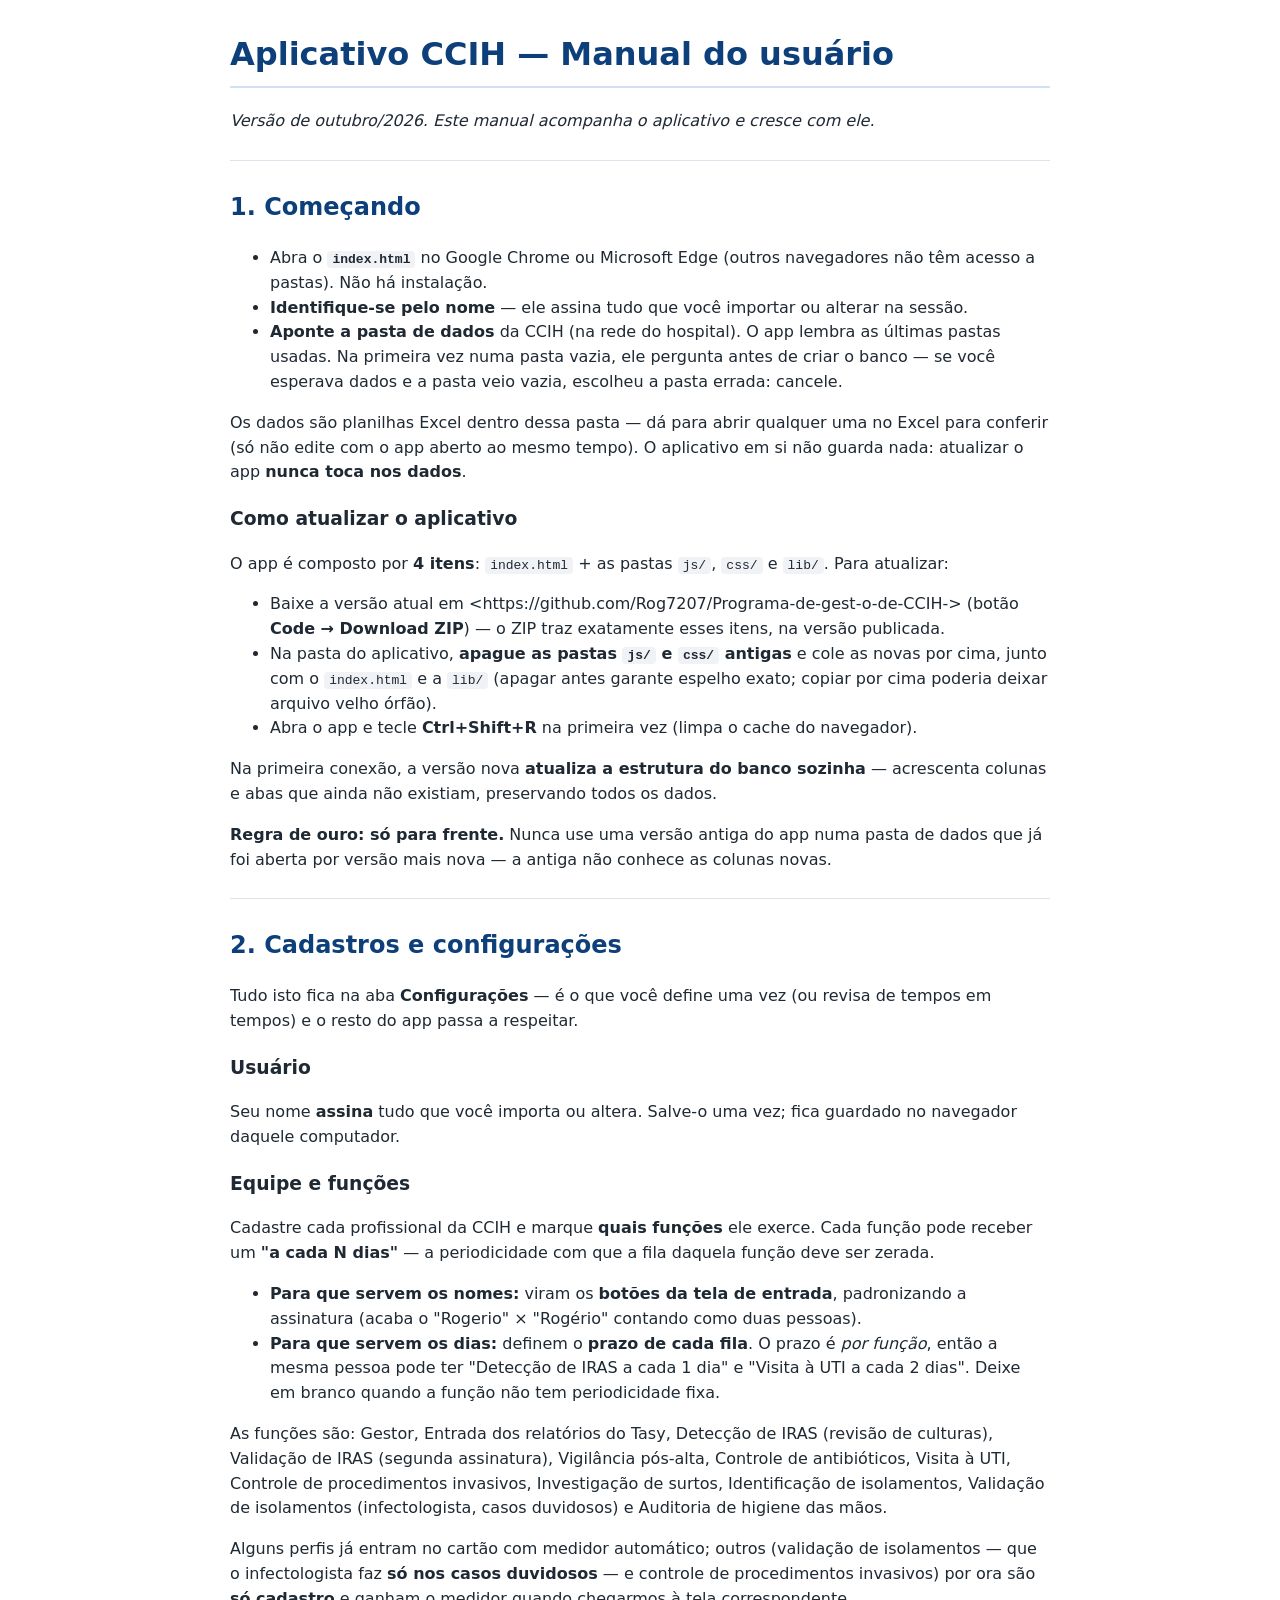
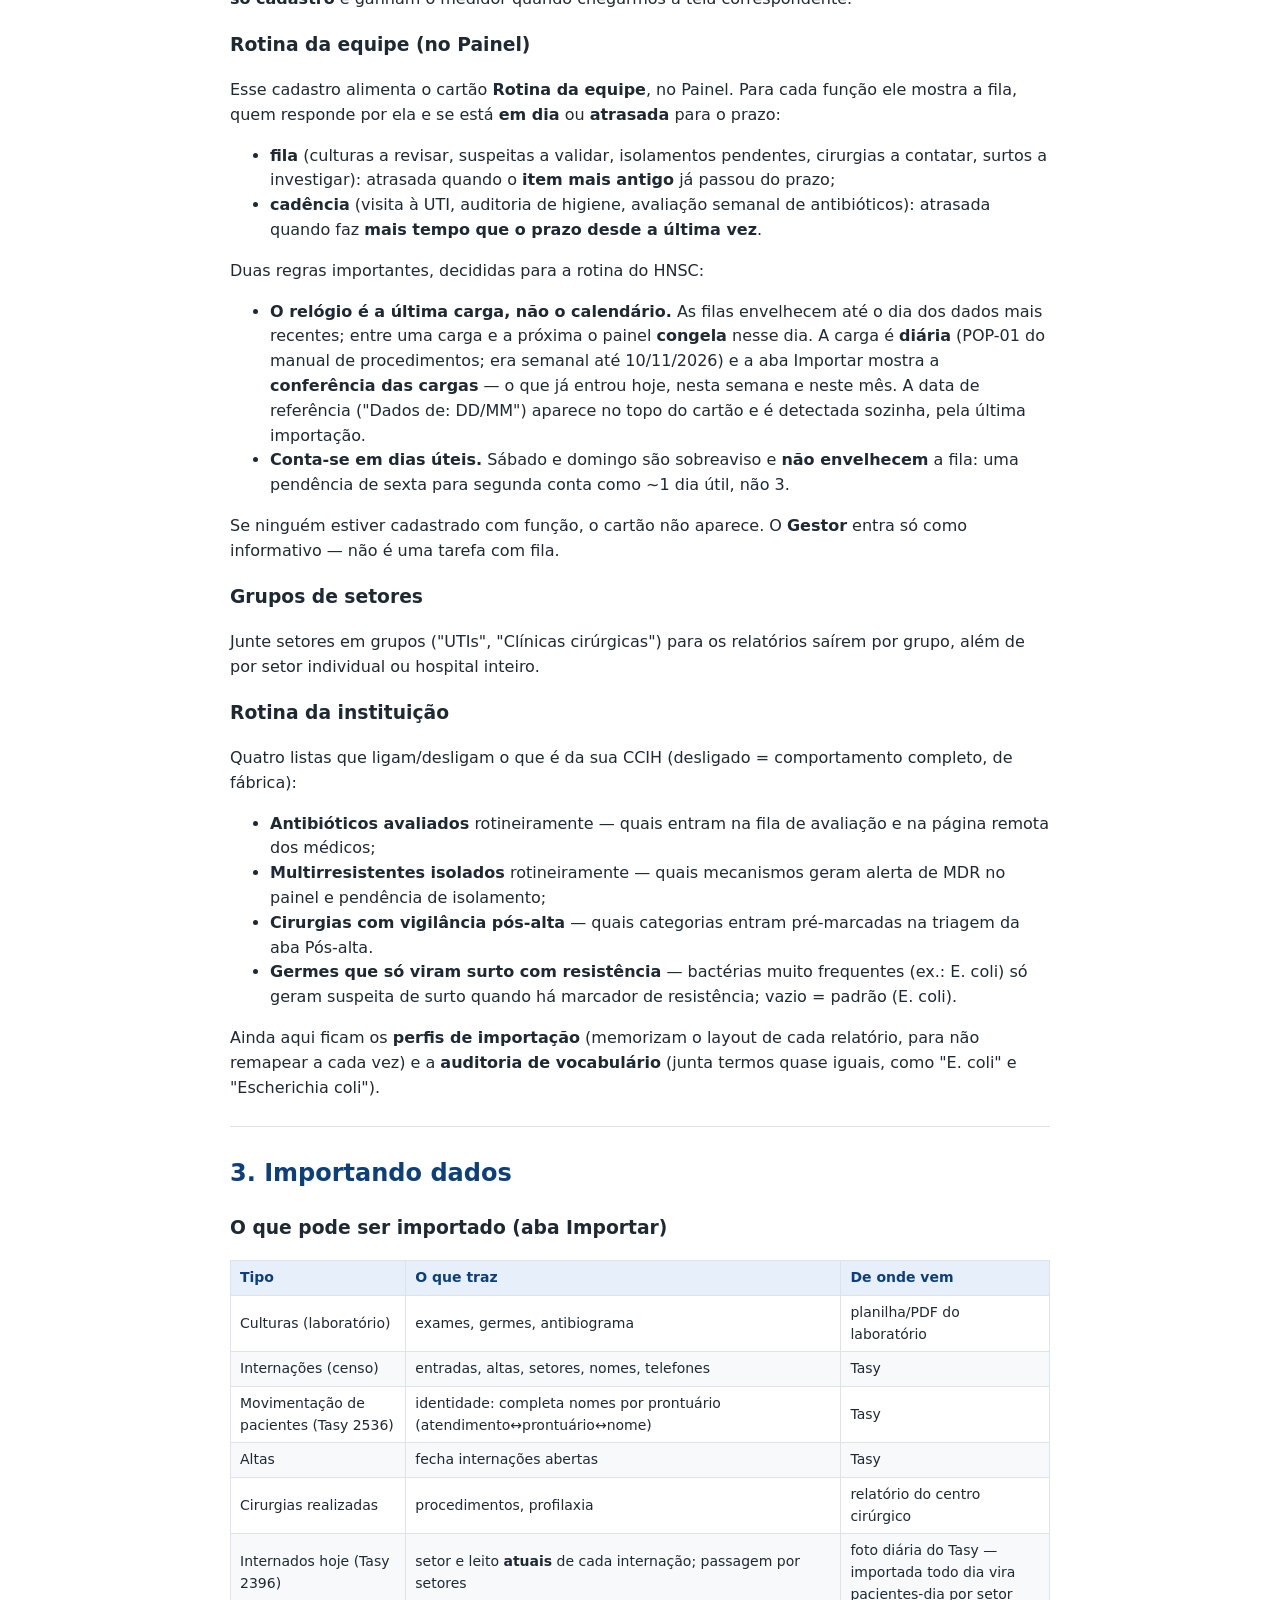
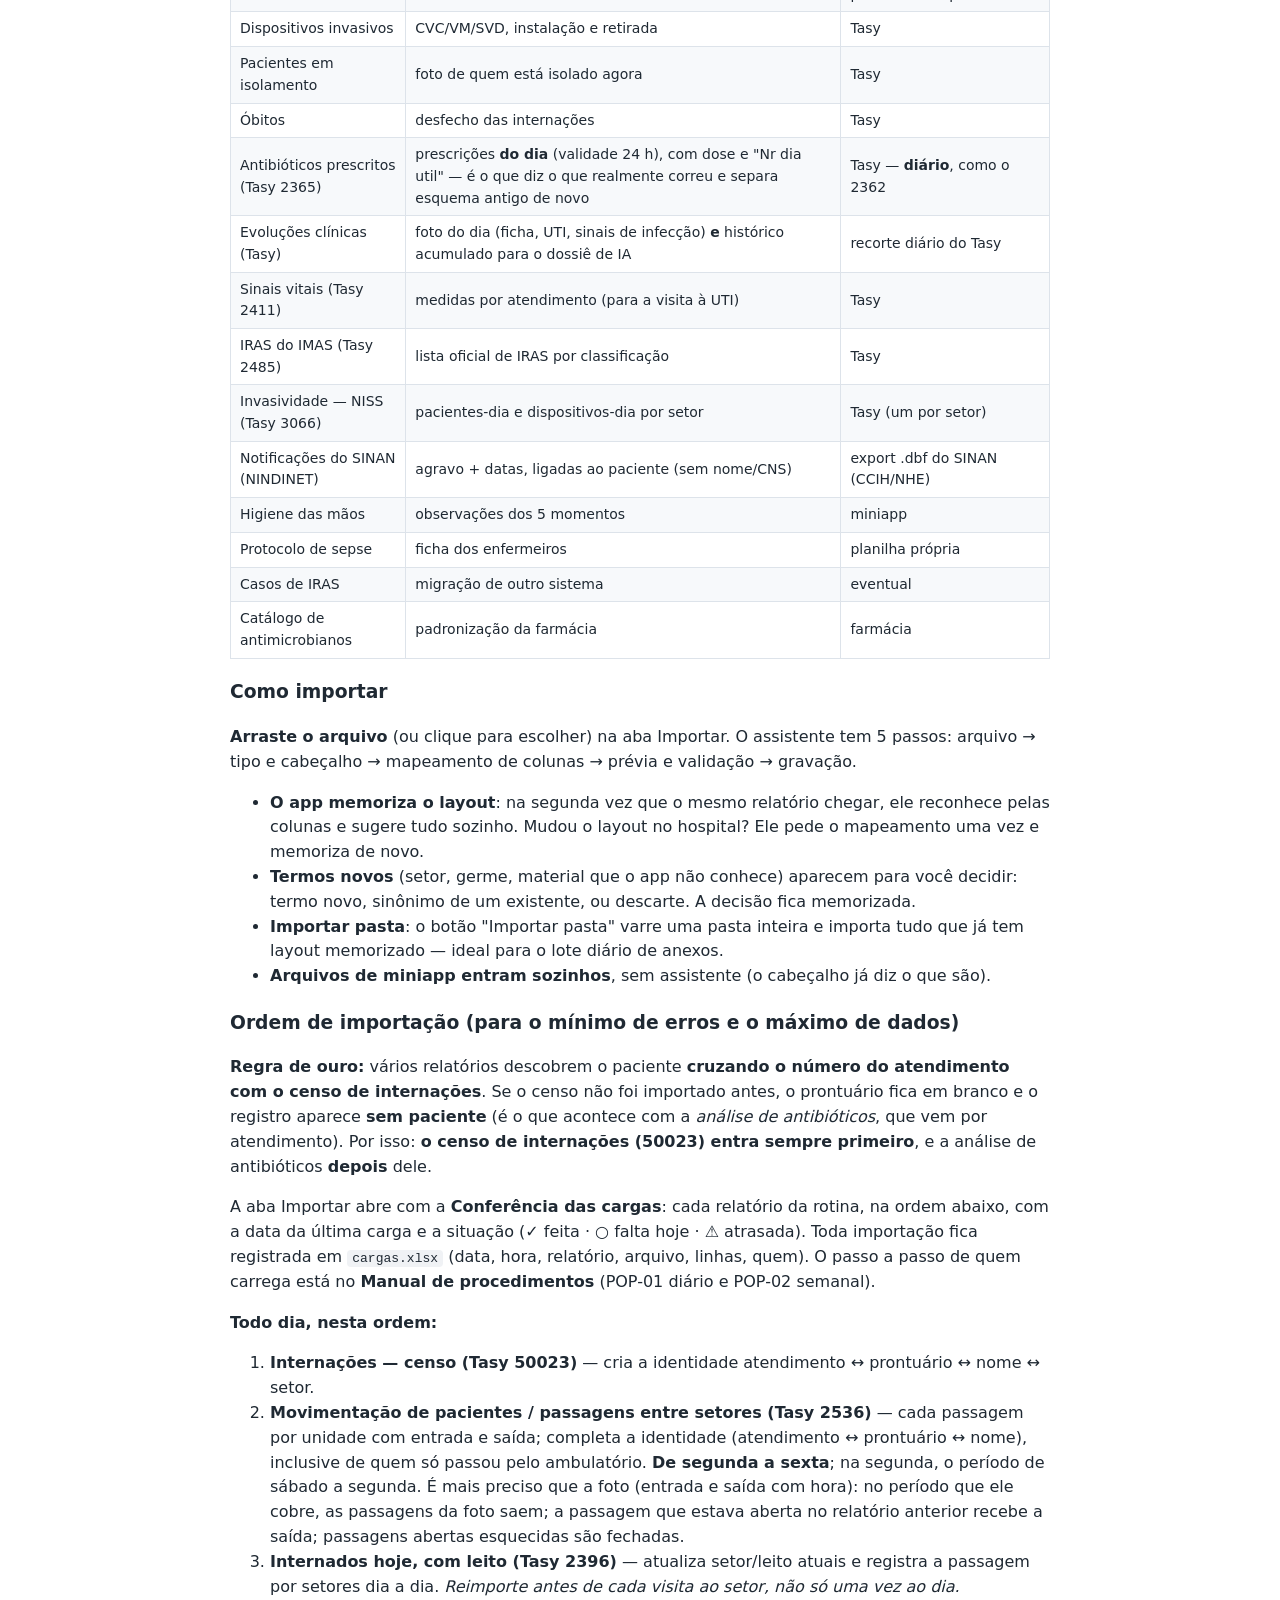
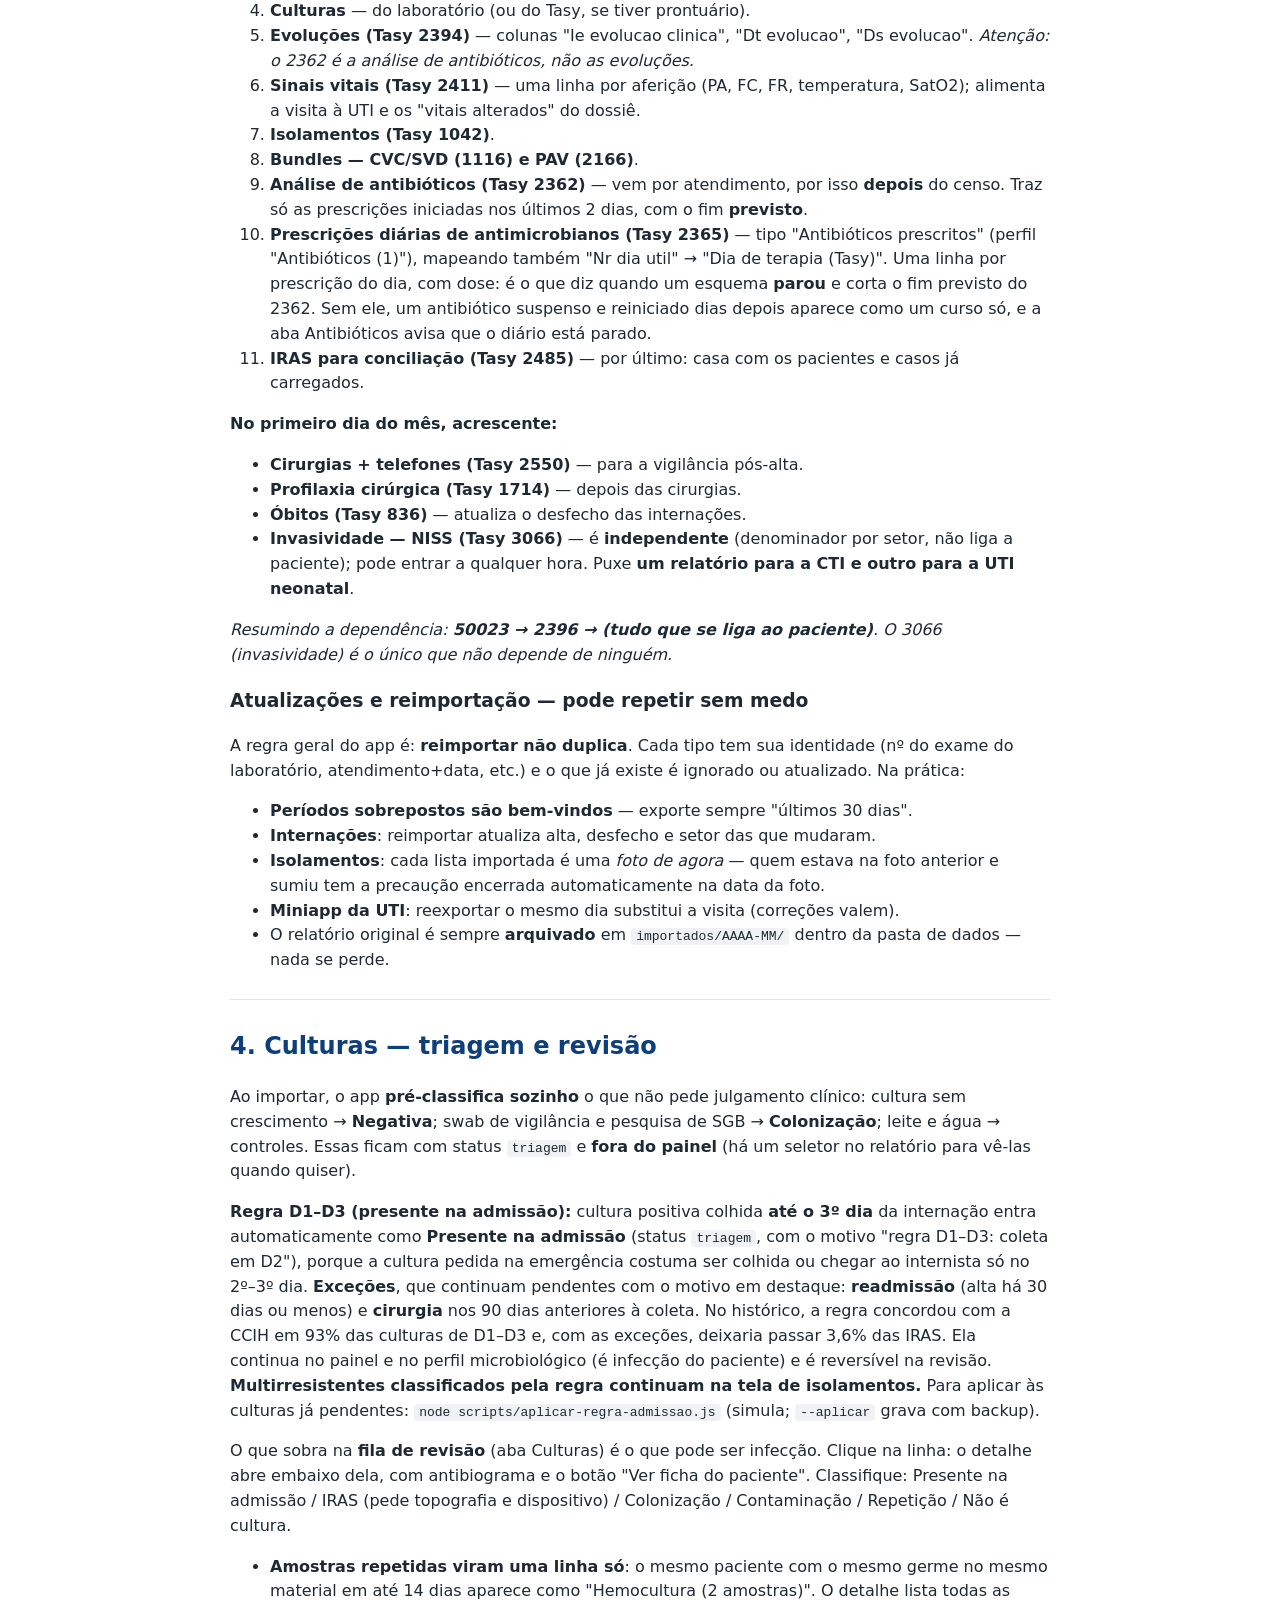
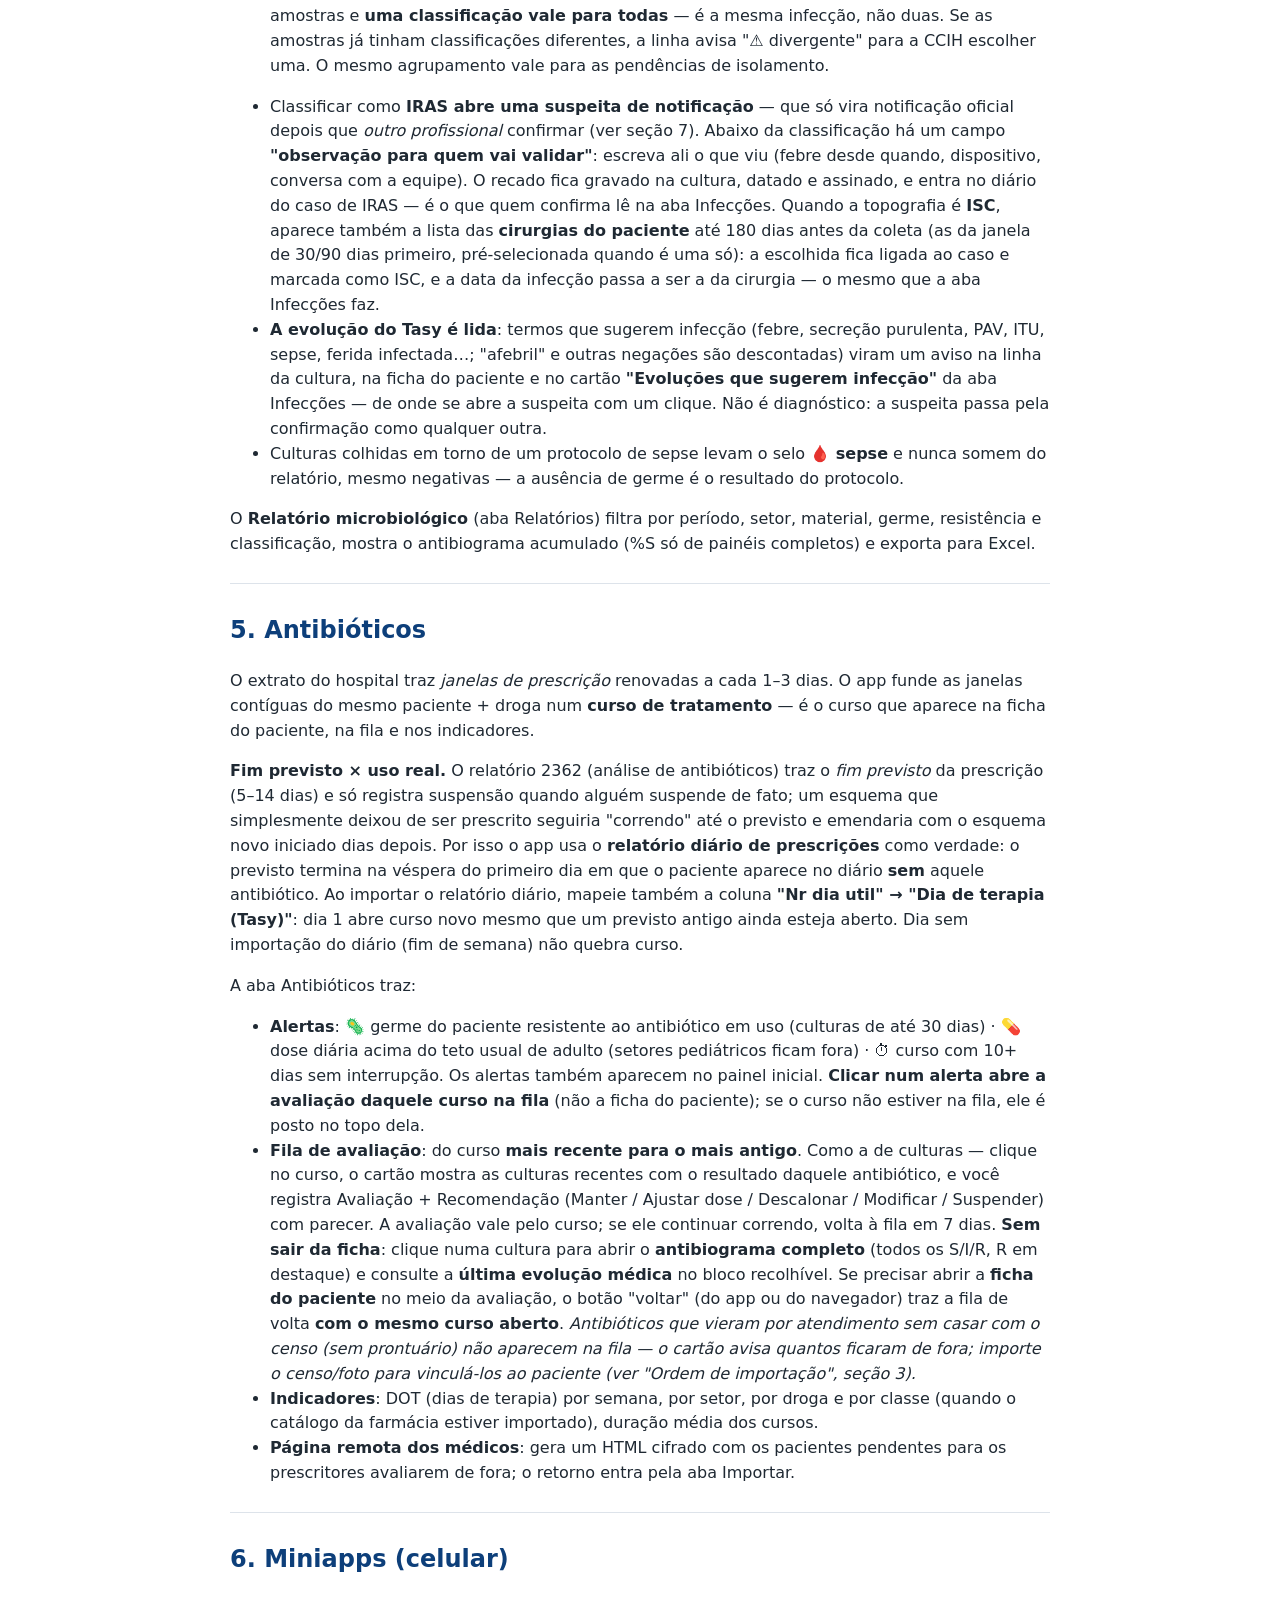
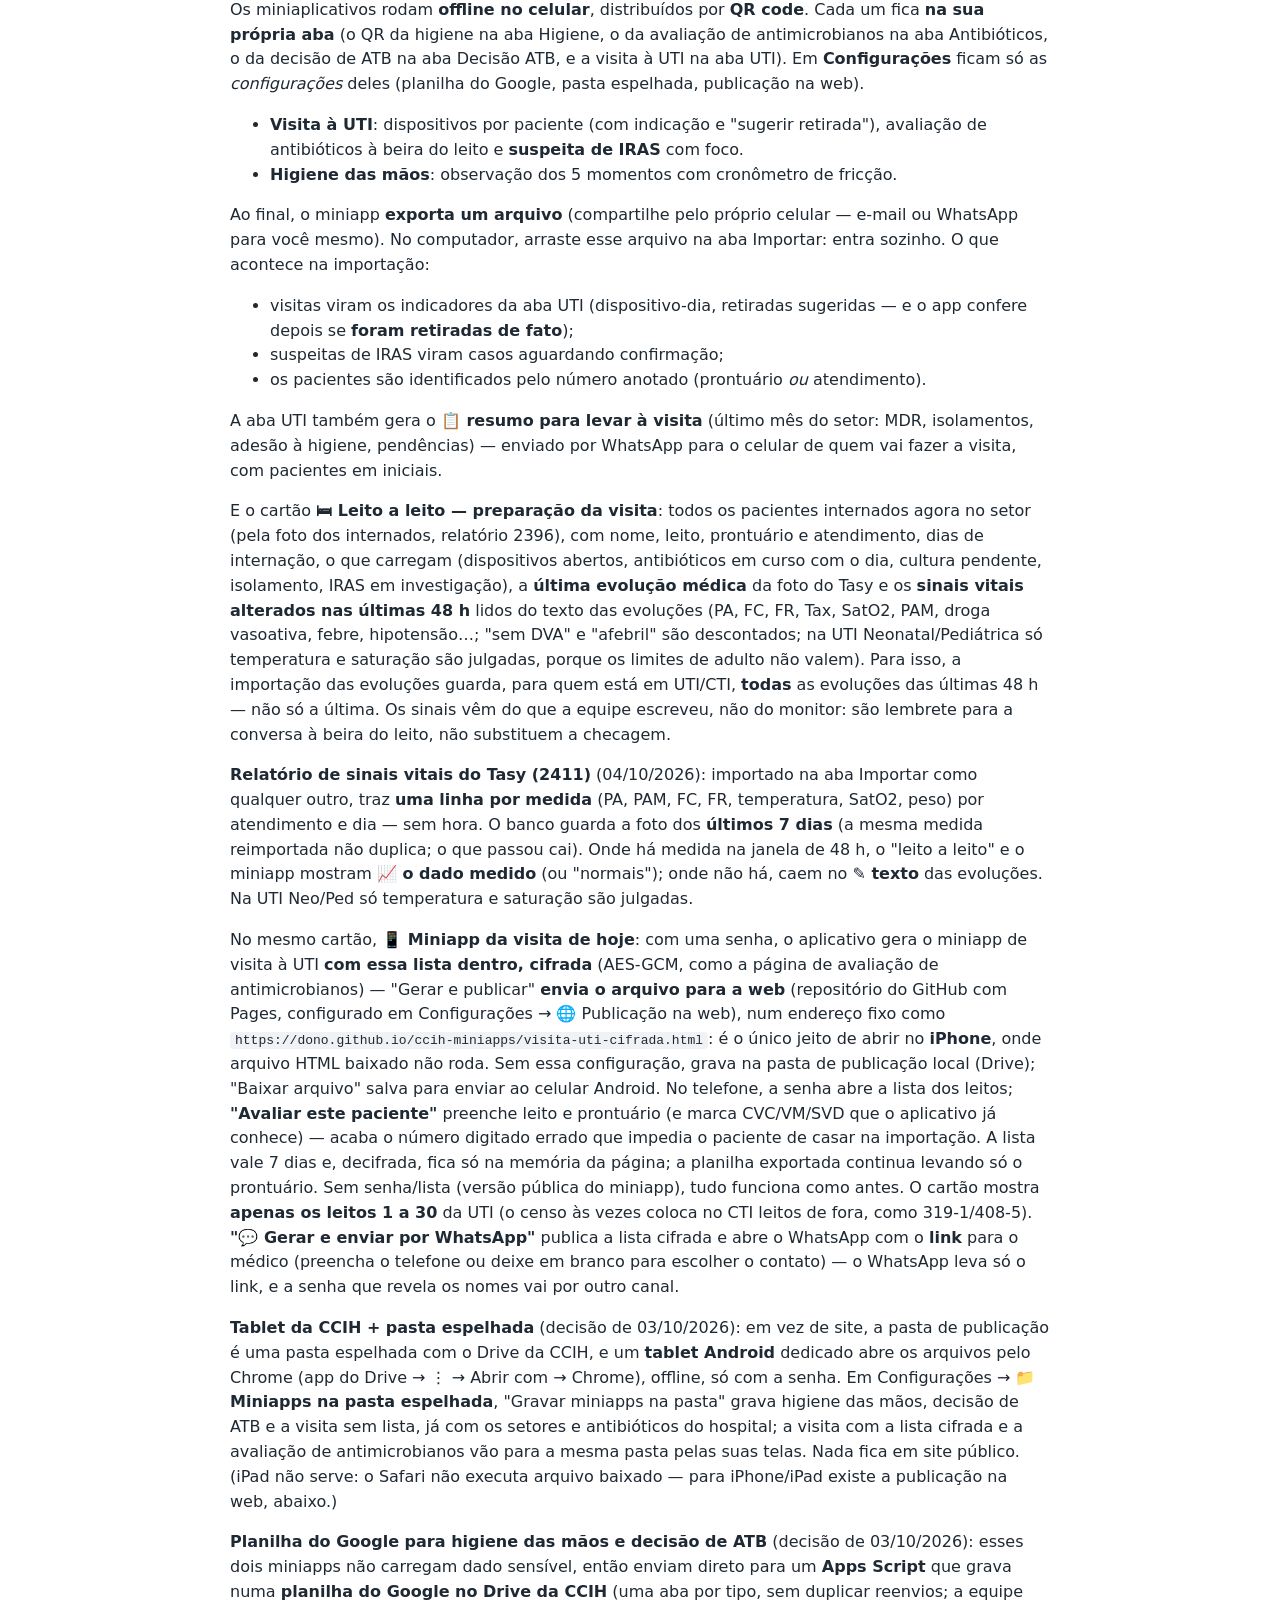
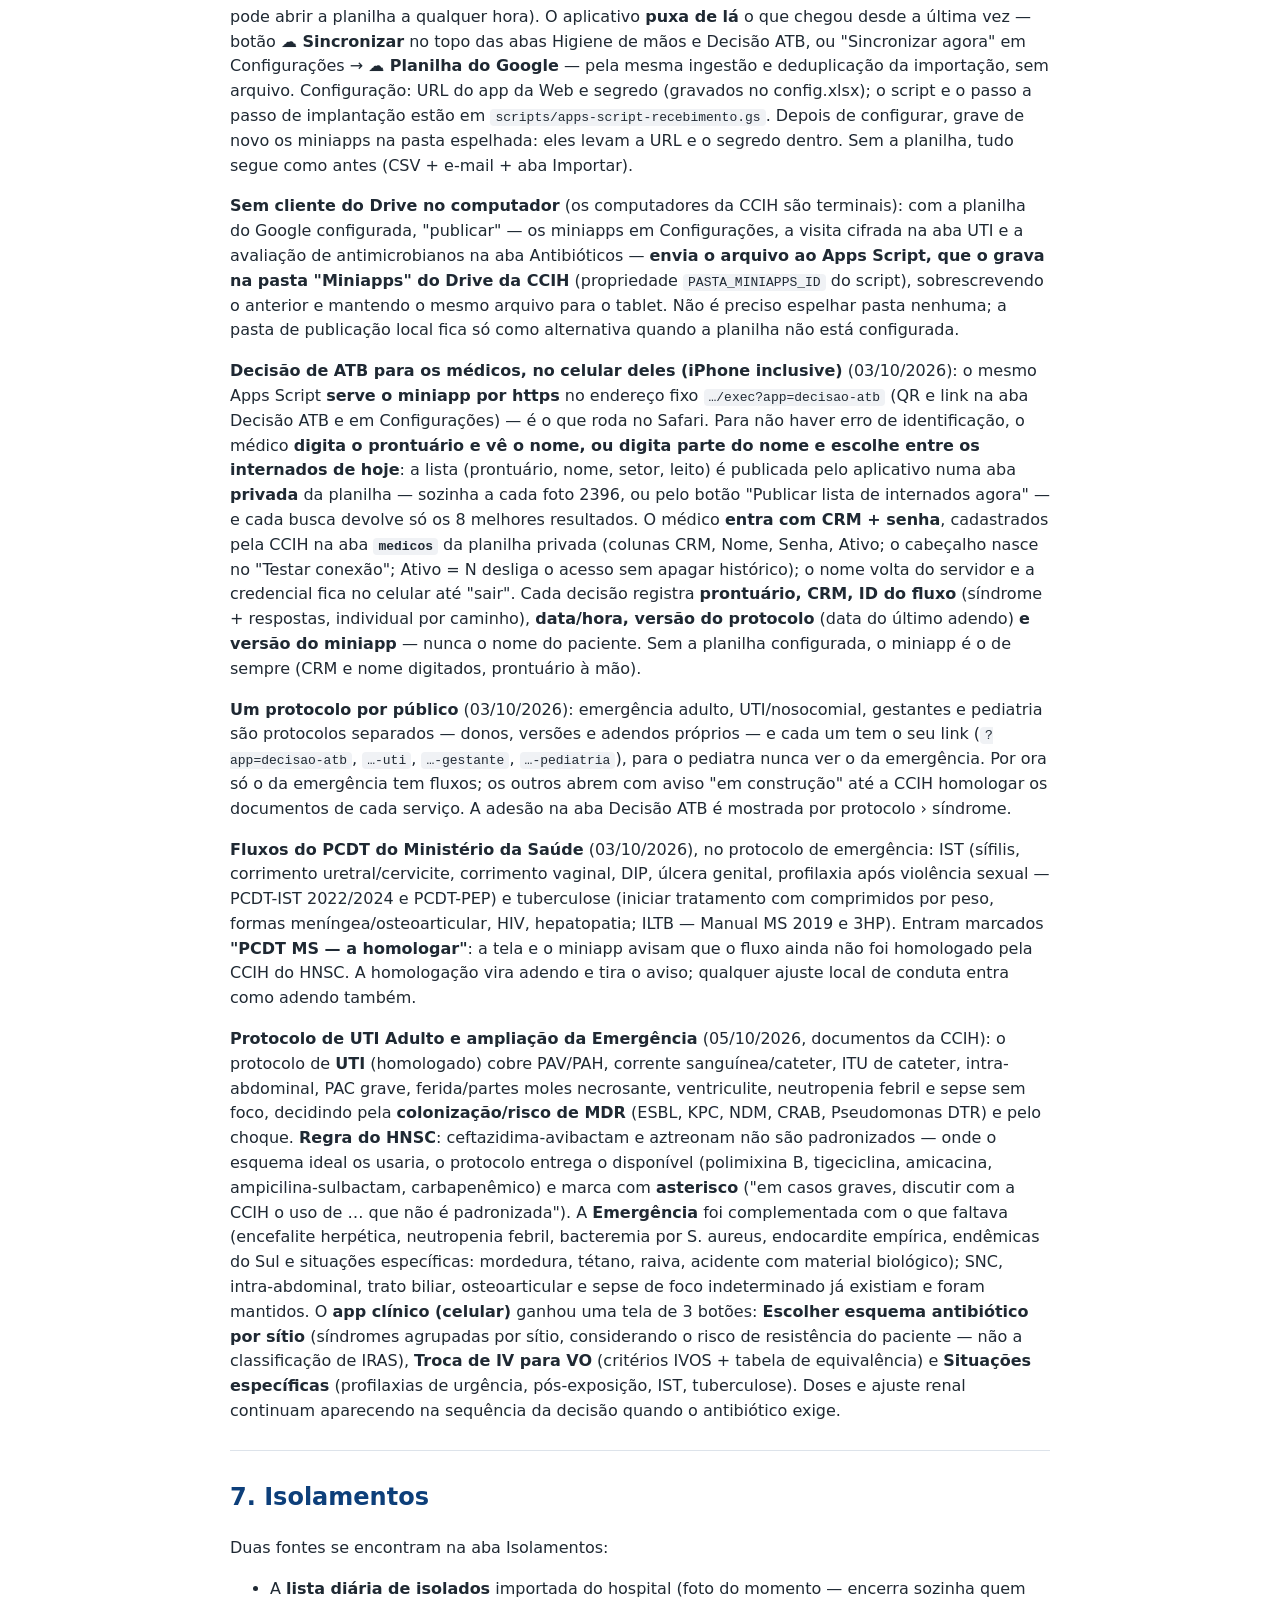
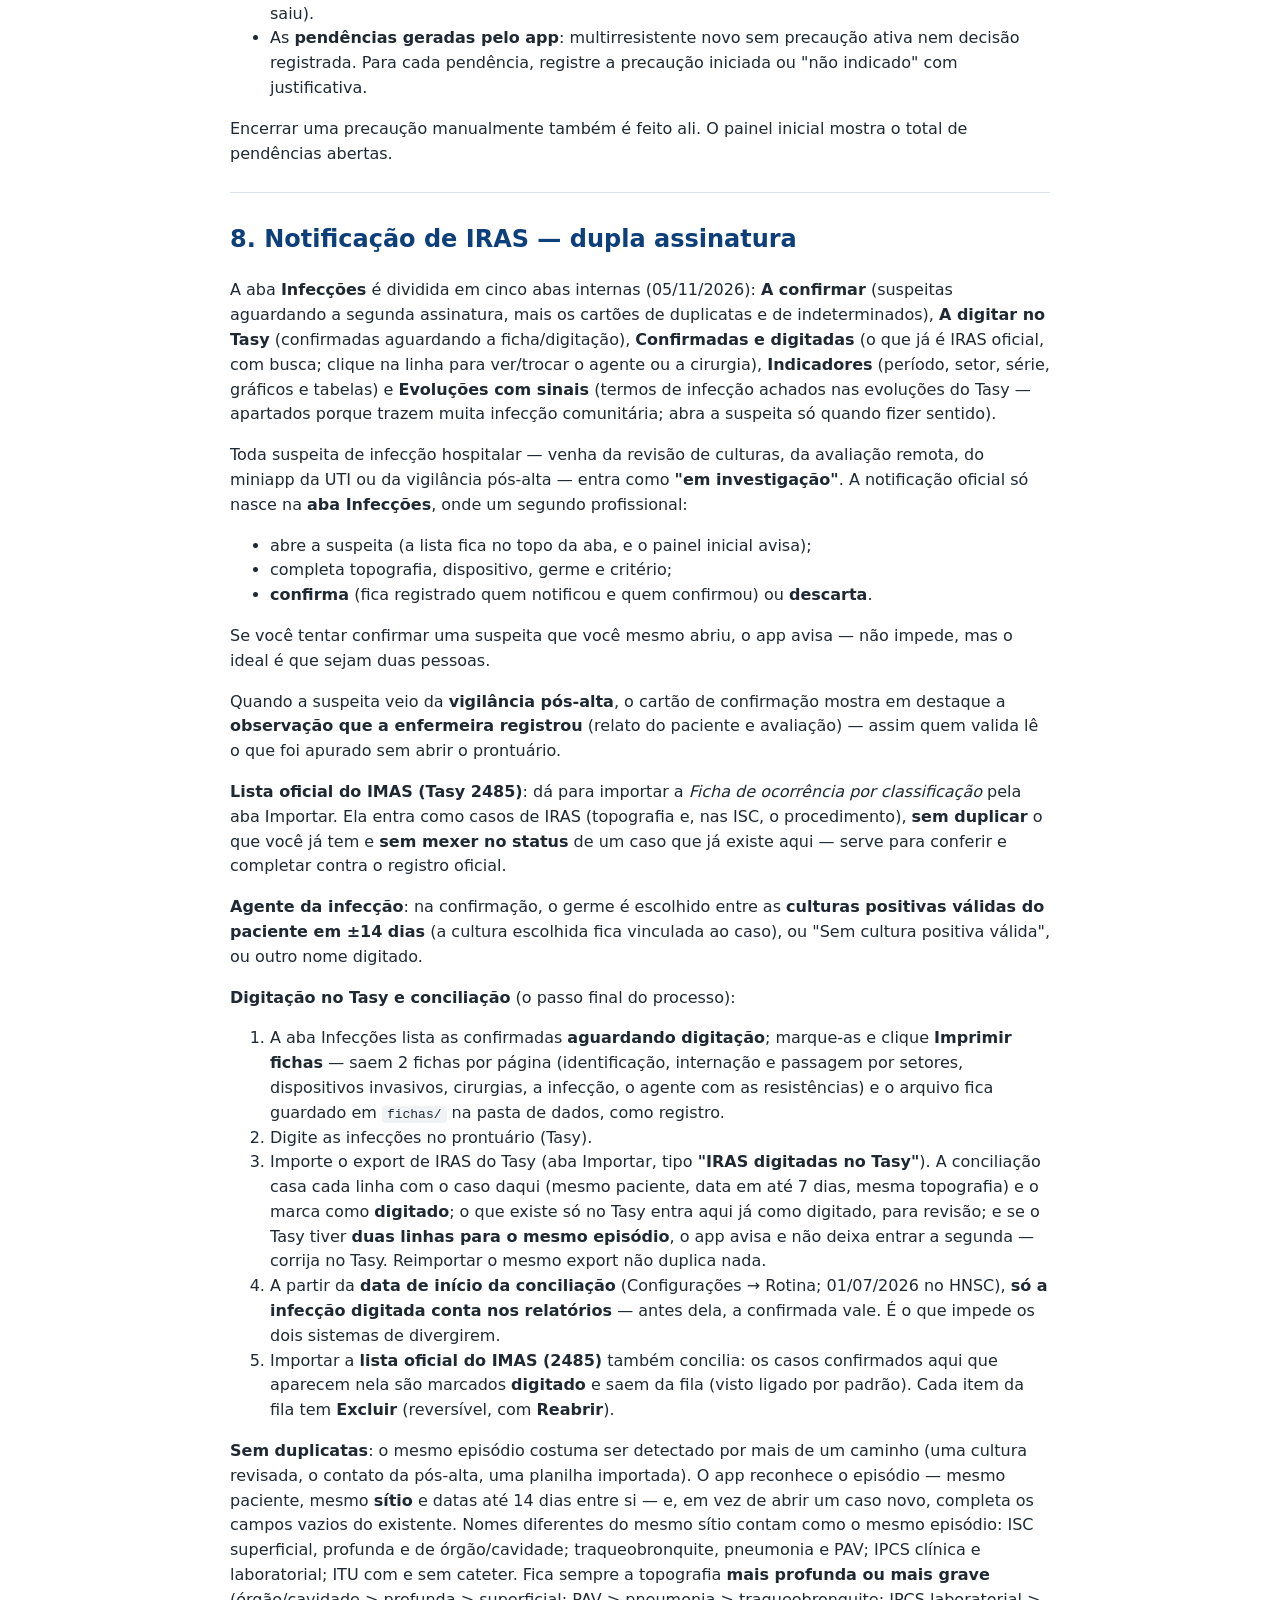
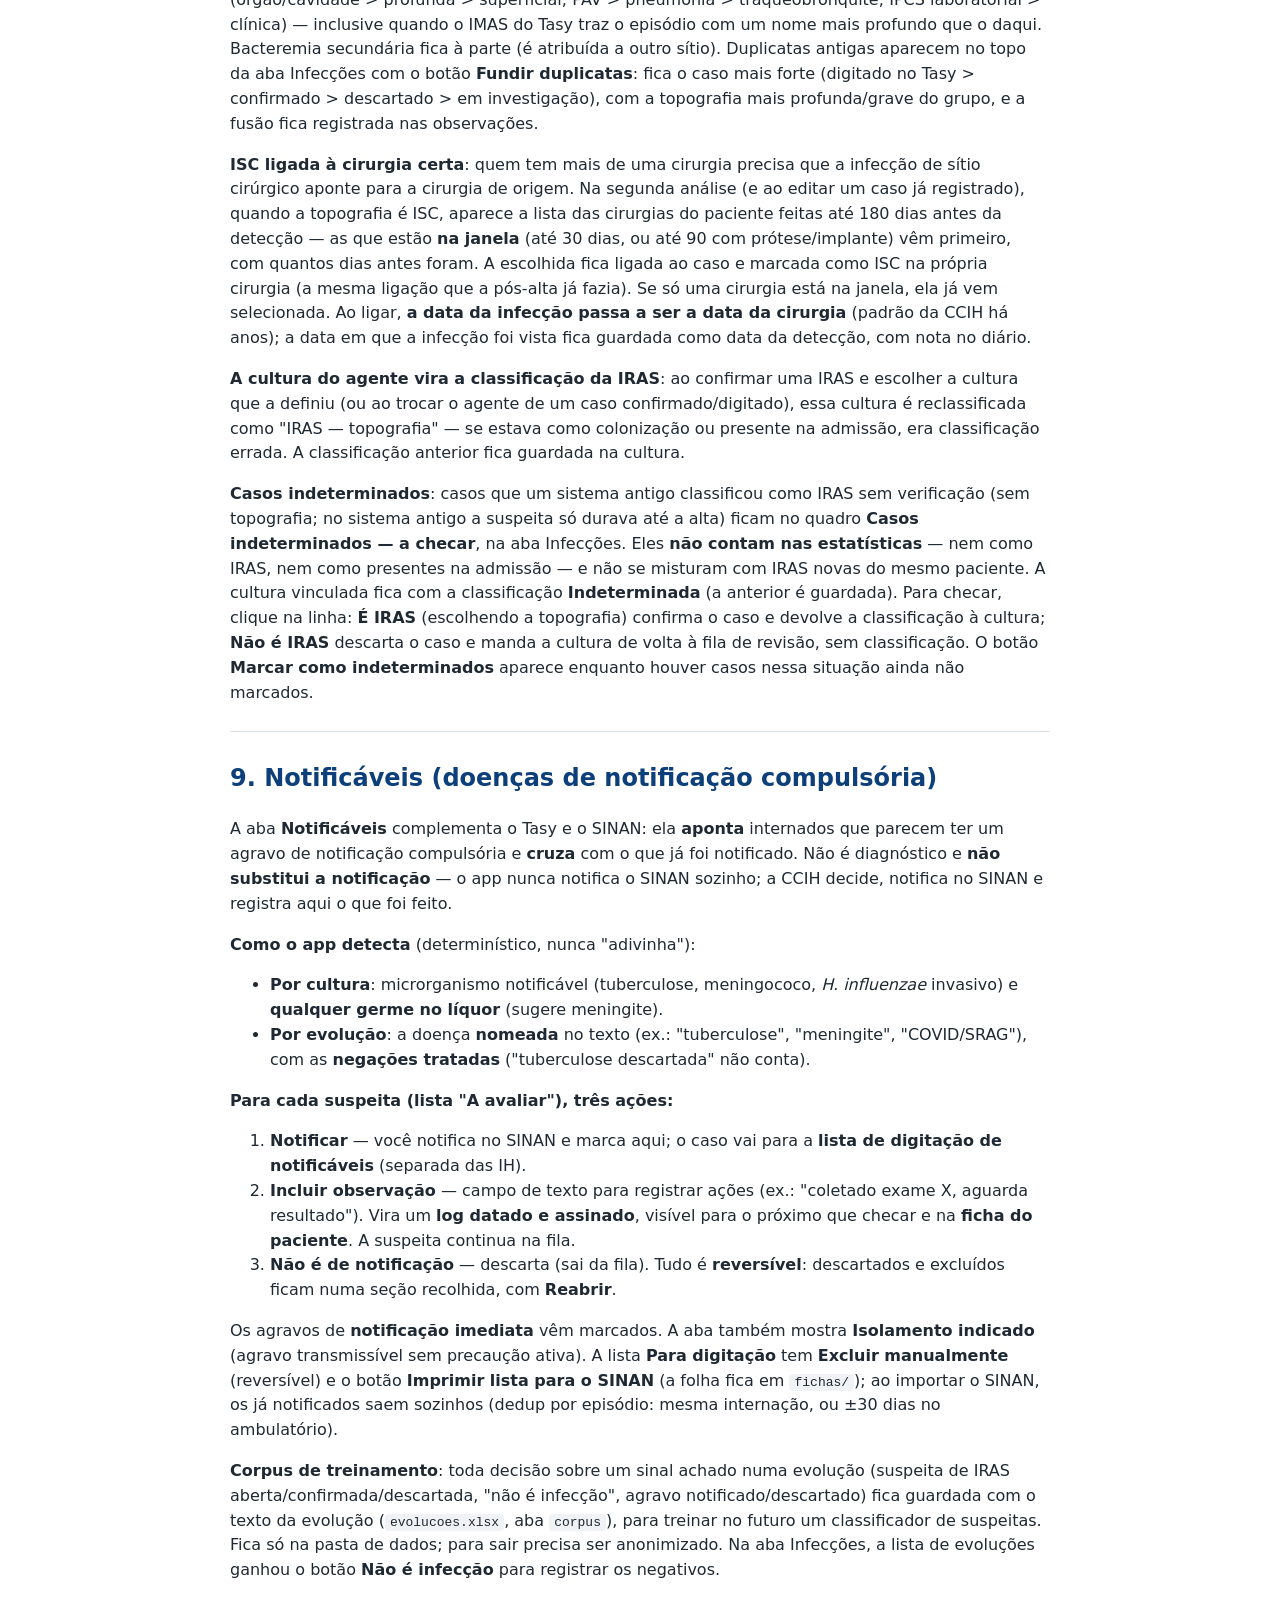
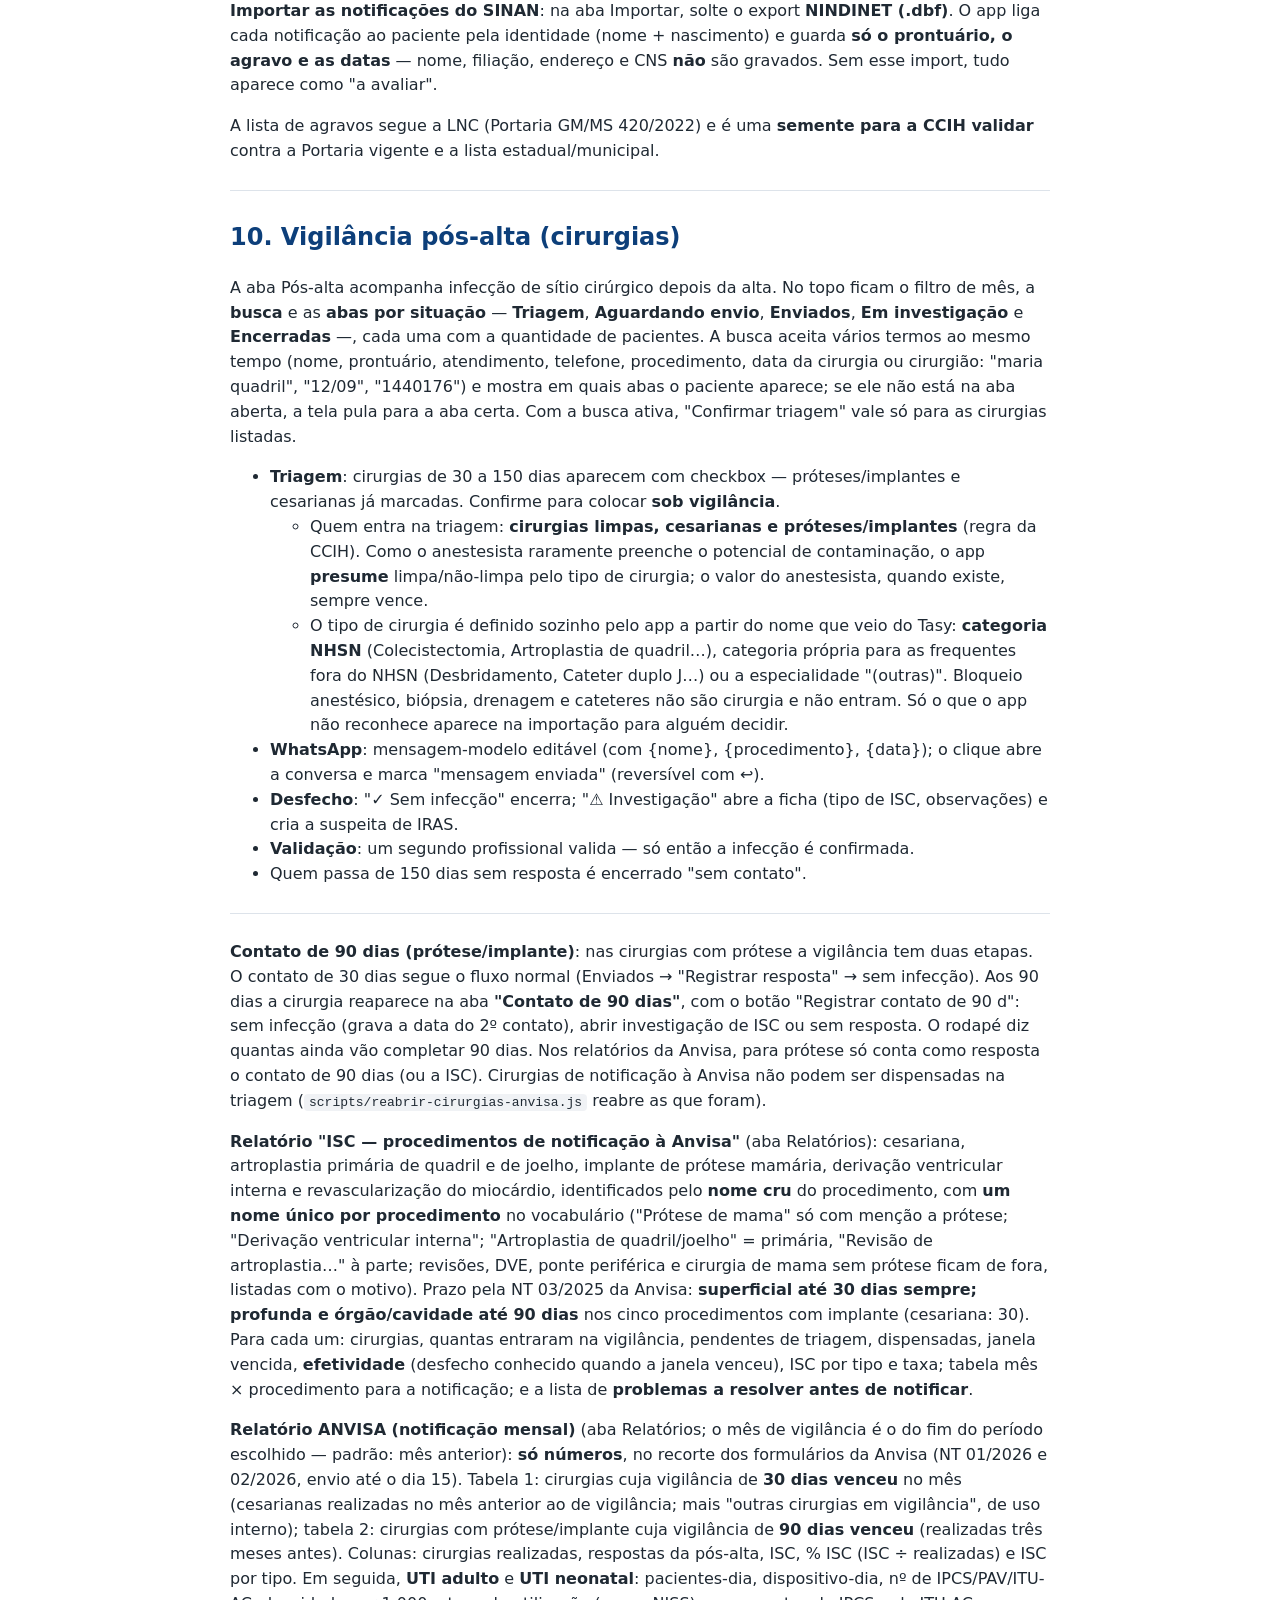
==== commit f488a6b3: "ISC × cirurgia em todo lugar: a classificação de cultura (Culturas e Pendências) lista as cirurgias " ====
--- a/MANUAL-DO-USUARIO.html
+++ b/MANUAL-DO-USUARIO.html
@@ -137,7 +137,7 @@
 <li><strong>Amostras repetidas viram uma linha só</strong>: o mesmo paciente com o mesmo germe no mesmo material em até 14 dias aparece como "Hemocultura (2 amostras)". O detalhe lista todas as amostras e <strong>uma classificação vale para todas</strong> — é a mesma infecção, não duas. Se as amostras já tinham classificações diferentes, a linha avisa "⚠ divergente" para a CCIH escolher uma. O mesmo agrupamento vale para as pendências de isolamento.</li>
 </ul>
 <ul>
-<li>Classificar como <strong>IRAS abre uma suspeita de notificação</strong> — que só vira notificação oficial depois que <em>outro profissional</em> confirmar (ver seção 7). Abaixo da classificação há um campo <strong>"observação para quem vai validar"</strong>: escreva ali o que viu (febre desde quando, dispositivo, conversa com a equipe). O recado fica gravado na cultura, datado e assinado, e entra no diário do caso de IRAS — é o que quem confirma lê na aba Infecções.</li>
+<li>Classificar como <strong>IRAS abre uma suspeita de notificação</strong> — que só vira notificação oficial depois que <em>outro profissional</em> confirmar (ver seção 7). Abaixo da classificação há um campo <strong>"observação para quem vai validar"</strong>: escreva ali o que viu (febre desde quando, dispositivo, conversa com a equipe). O recado fica gravado na cultura, datado e assinado, e entra no diário do caso de IRAS — é o que quem confirma lê na aba Infecções. Quando a topografia é <strong>ISC</strong>, aparece também a lista das <strong>cirurgias do paciente</strong> até 180 dias antes da coleta (as da janela de 30/90 dias primeiro, pré-selecionada quando é uma só): a escolhida fica ligada ao caso e marcada como ISC, e a data da infecção passa a ser a da cirurgia — o mesmo que a aba Infecções faz.</li>
 <li><strong>A evolução do Tasy é lida</strong>: termos que sugerem infecção (febre, secreção purulenta, PAV, ITU, sepse, ferida infectada…; "afebril" e outras negações são descontadas) viram um aviso na linha da cultura, na ficha do paciente e no cartão <strong>"Evoluções que sugerem infecção"</strong> da aba Infecções — de onde se abre a suspeita com um clique. Não é diagnóstico: a suspeita passa pela confirmação como qualquer outra.</li>
 <li>Culturas colhidas em torno de um protocolo de sepse levam o selo <strong>🩸 sepse</strong> e nunca somem do relatório, mesmo negativas — a ausência de germe é o resultado do protocolo.</li>
 </ul>
@@ -254,7 +254,7 @@
 <li><strong>Pendências</strong> (por paciente, 10/11/2026) — tudo que está aberto para a equipe decidir, agrupado por paciente (pela identidade, não pelo prontuário): culturas a revisar, cursos de antibiótico a avaliar, suspeitas de IRAS a confirmar e isolamentos a decidir. Lista à esquerda do mais prioritário (UTI, multirresistente, quantidade e idade das pendências) para o menos, e <strong>internados antes de quem já teve alta</strong>; à direita a ficha com o contexto comum (antibióticos em curso, culturas de 30 dias com antibiograma, última evolução médica) e um bloco por pendência. <strong>Fase atual (em teste): cultura e antibiótico são decididos aqui</strong> — cada bloco traz o mesmo formulário da aba de origem, com "— sem decisão —" como primeira opção; <strong>"Salvar e próximo paciente"</strong> grava só os blocos marcados (mesmo registro das abas Culturas e Antibióticos, que continuam funcionando) e abre o paciente seguinte. Suspeita de IRAS e isolamento ainda são decididos nas abas de origem (botão no bloco). Regra "uma pendência, um registro": a mesma pessoa avaliando o mesmo curso de antibiótico no mesmo dia por dois caminhos atualiza a avaliação em vez de duplicá-la.</li>
 <li><strong>Reunião da CCIH</strong> — indicadores em formato de apresentação (um slide por tema, setas para avançar), na ordem decidida pela CCIH em 21/10/2026: (1) <strong>IRAS do mês</strong> — taxa por 1.000 pacientes-dia, número de casos e barras por sítio; (2) <strong>IRAS por mês</strong> nos últimos 12 meses (colunas); (3) <strong>Dispositivos</strong> no CTI — taxa de utilização (dias de dispositivo ÷ pacientes-dia do NISS) e densidade de IRAS por 1.000 dias, o mês ao lado dos 6 meses anteriores; (3b) <strong>comparação com benchmarks externos</strong> — o trimestre fechado do hospital (IPCS, PAV e ITU por 1.000 dias de dispositivo na UTI adulto, utilização, ISC por 100 cirurgias por categoria, higiene das mãos, DDD da UTI) ao lado da Anvisa 2024 (média e percentis nacionais P50/P75/P90, com a posição do hospital em cores), do NHSN 2012 (UTI médico-cirúrgica de hospital-escola, EUA) e do INICC 2015–20, com as referências e links no rodapé do slide; (4) <strong>multirresistentes</strong> do trimestre; (5) <strong>consumo de antibióticos</strong> desde janeiro do ano; (6) <strong>avaliações de antibióticos na UTI adulto</strong> feitas na visita (miniapp): pacientes avaliados, antibióticos avaliados/modificados/suspensos, retiradas de sonda vesical e de cateter central recomendadas; (7) <strong>higiene das mãos</strong> do trimestre, pelos 5 momentos e por setor; (8) <strong>vigilância pós-alta</strong> das cirurgias do <strong>mês anterior</strong> ao de referência (o contato é feito aos 30 dias): cirurgias sob vigilância, contatos realizados, respostas e ISC; depois isolamentos ativos e óbitos/permanência. Só contam IRAS <strong>confirmadas</strong> ou <strong>digitadas no Tasy</strong> (descartadas, em investigação e indeterminadas ficam fora). O slide de <strong>consumo</strong> traz, para a UTI adulto (CTI) e para o hospital inteiro, <strong>DOT</strong> (dias de terapia) e <strong>DDD</strong> (dose diária definida, OMS) por 1.000 pacientes-dia, mês a mês. O DOT sai sempre; o DDD depende da dose, que só vem do relatório de prescrições do Tasy (desde ago/2026) — o mês só mostra DDD quando ao menos metade dos dias de terapia tem dose convertível, e a coluna "Dias com dose" diz a cobertura. Doses em frasco, ampola, bolsa ou comprimido são convertidas pela apresentação da farmácia; a tabela de DDD e apresentações fica no <code>config.xlsx</code>, aba <code>ddd_antibioticos</code> (semente da OMS, confirmada pela CCIH para meropenem 1 g, vancomicina 500 mg, metronidazol comprimido 400 mg e sulfa 800/160; edite no Excel para ajustar). Pacientes-dia da UTI: censo NISS; do hospital: censo individual.</li>
 <li><strong>Colonização</strong> — controle das culturas de vigilância (swabs). O laudo diz o sítio (retal, orofaringe, nasal, axilar; perianal/vaginal = pesquisa de SGB) e a importação o guarda (<code>scripts/preencher-sitio-swab.js</code> recupera o sítio relendo os laudos PDF guardados em <code>importados/</code>); a separação das abas é <strong>por setor</strong> — swab sem sítio no laudo entra pelo setor, com sítio "—". Quatro abas: <strong>Nasal — adultos</strong> (rastreio de MRSA pré-operatório: cruza com cirurgia cardíaca e registra a <strong>descolonização</strong>), <strong>Retal/orofaringe — fora da UTI</strong> (admissão/transferidos), <strong>Retal/orofaringe — UTI adulto</strong> (vigilância semanal: tabela semana a semana com rastreados, positivos, <strong>aquisições</strong> — negativo → positivo na UTI — e <strong>cluster</strong> de 2+ aquisições do mesmo mecanismo; lista de internados há mais de 9 dias sem swab) e <strong>Outros</strong> (neo/pediátrica e pesquisa de SGB). Positivo de vigilância = carbapenem-R, MRSA ou VRE (ESBL não entra). Alertas: MDR sem precaução de contato ativa, <strong>Streptococcus do grupo B</strong> (se gestante, avaliar profilaxia intraparto — não é isolamento), UTI sem swab e cluster. "Marcar visto" e a descolonização ficam gravados na cultura, com rastro.</li>
-<li><strong>Ficha do paciente</strong> — tudo sobre uma pessoa numa linha do tempo (internações, culturas, antibióticos por curso, cirurgias, dispositivos, sepse, isolamentos, óbito); abre clicando no nome em qualquer tela. <strong>Corrigir um registro errado</strong>: cada evento da linha do tempo tem o botão <strong>"✎ editar"</strong> (cultura — classificação, sítio, material, germe, mecanismo; caso de IRAS — topografia, data, setor, dispositivo, situação; avaliação de antibiótico; cirurgia — categoria, ISC, situação da vigilância; isolamento; internação; protocolo de sepse). Nada é apagado: o que estava errado vira "descartado" pelo campo de situação, e toda correção fica registrada no próprio registro (quem, quando e cada campo "de → para", com o motivo que você escrever). Quando uma cultura deixa de ser IRAS, o app oferece descartar o caso vinculado; quando um caso de IRAS é descartado, oferece reclassificar as culturas vinculadas.</li>
+<li><strong>Ficha do paciente</strong> — tudo sobre uma pessoa numa linha do tempo (internações, culturas, antibióticos por curso, cirurgias, dispositivos, sepse, isolamentos, óbito); abre clicando no nome em qualquer tela. <strong>Corrigir um registro errado</strong>: cada evento da linha do tempo tem o botão <strong>"✎ editar"</strong> (cultura — classificação, sítio, material, germe, mecanismo; caso de IRAS — topografia, data, setor, dispositivo, situação, <strong>cultura do agente</strong> entre as culturas positivas do episódio e <strong>cirurgia associada</strong> entre as cirurgias do paciente, com os mesmos efeitos da aba Infecções; avaliação de antibiótico; cirurgia — categoria, ISC, situação da vigilância; isolamento; internação; protocolo de sepse). Nada é apagado: o que estava errado vira "descartado" pelo campo de situação, e toda correção fica registrada no próprio registro (quem, quando e cada campo "de → para", com o motivo que você escrever). Quando uma cultura deixa de ser IRAS, o app oferece descartar o caso vinculado; quando um caso de IRAS é descartado, oferece reclassificar as culturas vinculadas.</li>
 <li><strong>Sepse</strong> — indicadores do protocolo (tempos, bundle, desfechos) e perfil microbiológico IRAS × admissão.</li>
 <li><strong>Surtos</strong> — investigação das suspeitas do painel, com cruzamento automático do que os pacientes têm em comum e anexos. A suspeita exige pacientes com o mesmo germe <strong>e o mesmo perfil de resistência</strong> (antibiograma) em 14 dias, no mesmo setor ou após o mesmo procedimento cirúrgico: <strong>3</strong> para germe esporádico ou <strong>clone resistente</strong> (MRSA, VRE, carbapenem-resistente — sempre grupo à parte); germe <strong>endêmico</strong> no setor só alerta acima da própria linha de base dos 24 meses anteriores (o limiar aparece no alerta). Germe sensível só agrega quando o antibiograma confirma o mesmo perfil (sem antibiograma nenhum, vale só a espécie). Germe <strong>muito frequente</strong> (ex.: E. coli) só vira suspeita quando há <strong>marcador de resistência</strong>. Agregados de <strong>bactéria multirresistente</strong> aparecem <strong>destacados</strong> (selo MDR) no painel e na aba. Ocorrência contínua (caso novo em até 14 dias do anterior) é <strong>um surto só</strong>, que se estende; um descarte da CCIH corta a sequência. Estafilococo coagulase-negativo e identificações preliminares só entram depois de classificados como infecção. Suspeita com mais de 6 meses sem avaliação vira <strong>"antigo não avaliado"</strong> — sai do painel e pode ser descartada em lote na aba. Pronto atendimento, emergência e ambulatórios ficam fora da detecção.</li>
 <li><strong>Higiene de mãos</strong> — adesão por momento da OMS, setor e categoria profissional.</li>
@@ -279,7 +279,8 @@
 <hr>
 <h2>13. Segurança e boas práticas</h2>
 <ul>
-<li><strong>Backup</strong> = copiar a pasta de dados inteira. Os scripts de manutenção também deixam cópias em <code>backups/</code> antes de qualquer mudança em massa.</li>
+<li><strong>Backup</strong> = copiar a pasta de dados inteira. Os scripts de manutenção também deixam cópias em <code>backups/</code> antes de qualquer mudança em massa — essa pasta cresce (cada cópia tem o tamanho do banco); mova as cópias com mais de um mês para fora quando o espaço apertar.</li>
+<li><strong>"Sem espaço para gravar…"</strong> ao salvar: o Chrome grava cada arquivo primeiro numa cópia de trabalho (<code>nome.xlsx.crswap</code>) e só depois substitui o original. Se o disco ou a cota da pasta (unidade de rede) não cabe essa cópia, a gravação falha e nada é alterado. Gravações interrompidas deixam esses <code>.crswap</code> para trás, do tamanho do banco; o aplicativo apaga os com mais de uma hora ao conectar e avisa. Se o erro persistir, libere espaço na unidade da pasta de dados (backups antigos, <code>importados/</code> de meses passados).</li>
 <li><strong>Multiusuário</strong>: cada arquivo tem trava; se outra pessoa estiver gravando, o app pede para aguardar. Evite editar as planilhas no Excel com o app aberto.</li>
 <li><strong>LGPD</strong>: arquivos que saem do app (miniapps, resumos por WhatsApp) carregam o mínimo — registro ou iniciais, nunca a ficha completa. A pasta de dados nunca deve ser publicada ou sincronizada em nuvem pública.</li>
 </ul></body></html>
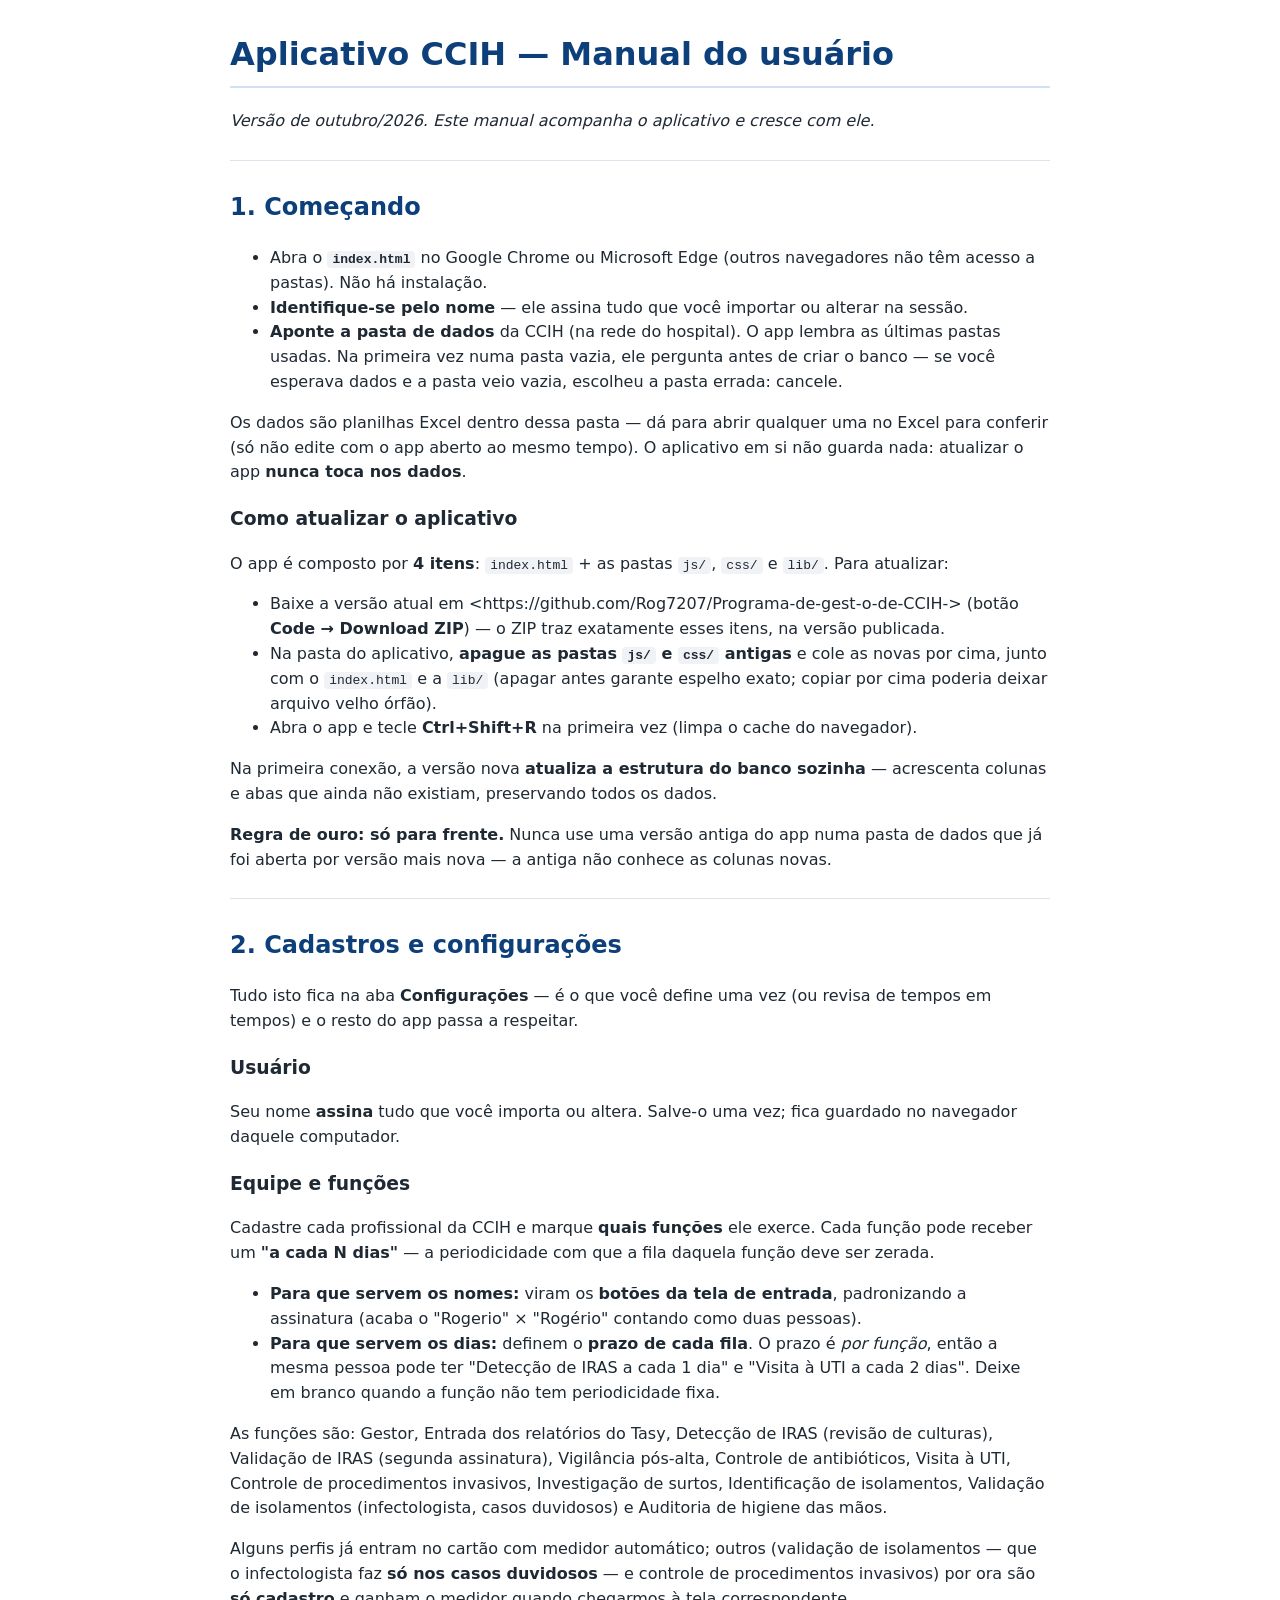
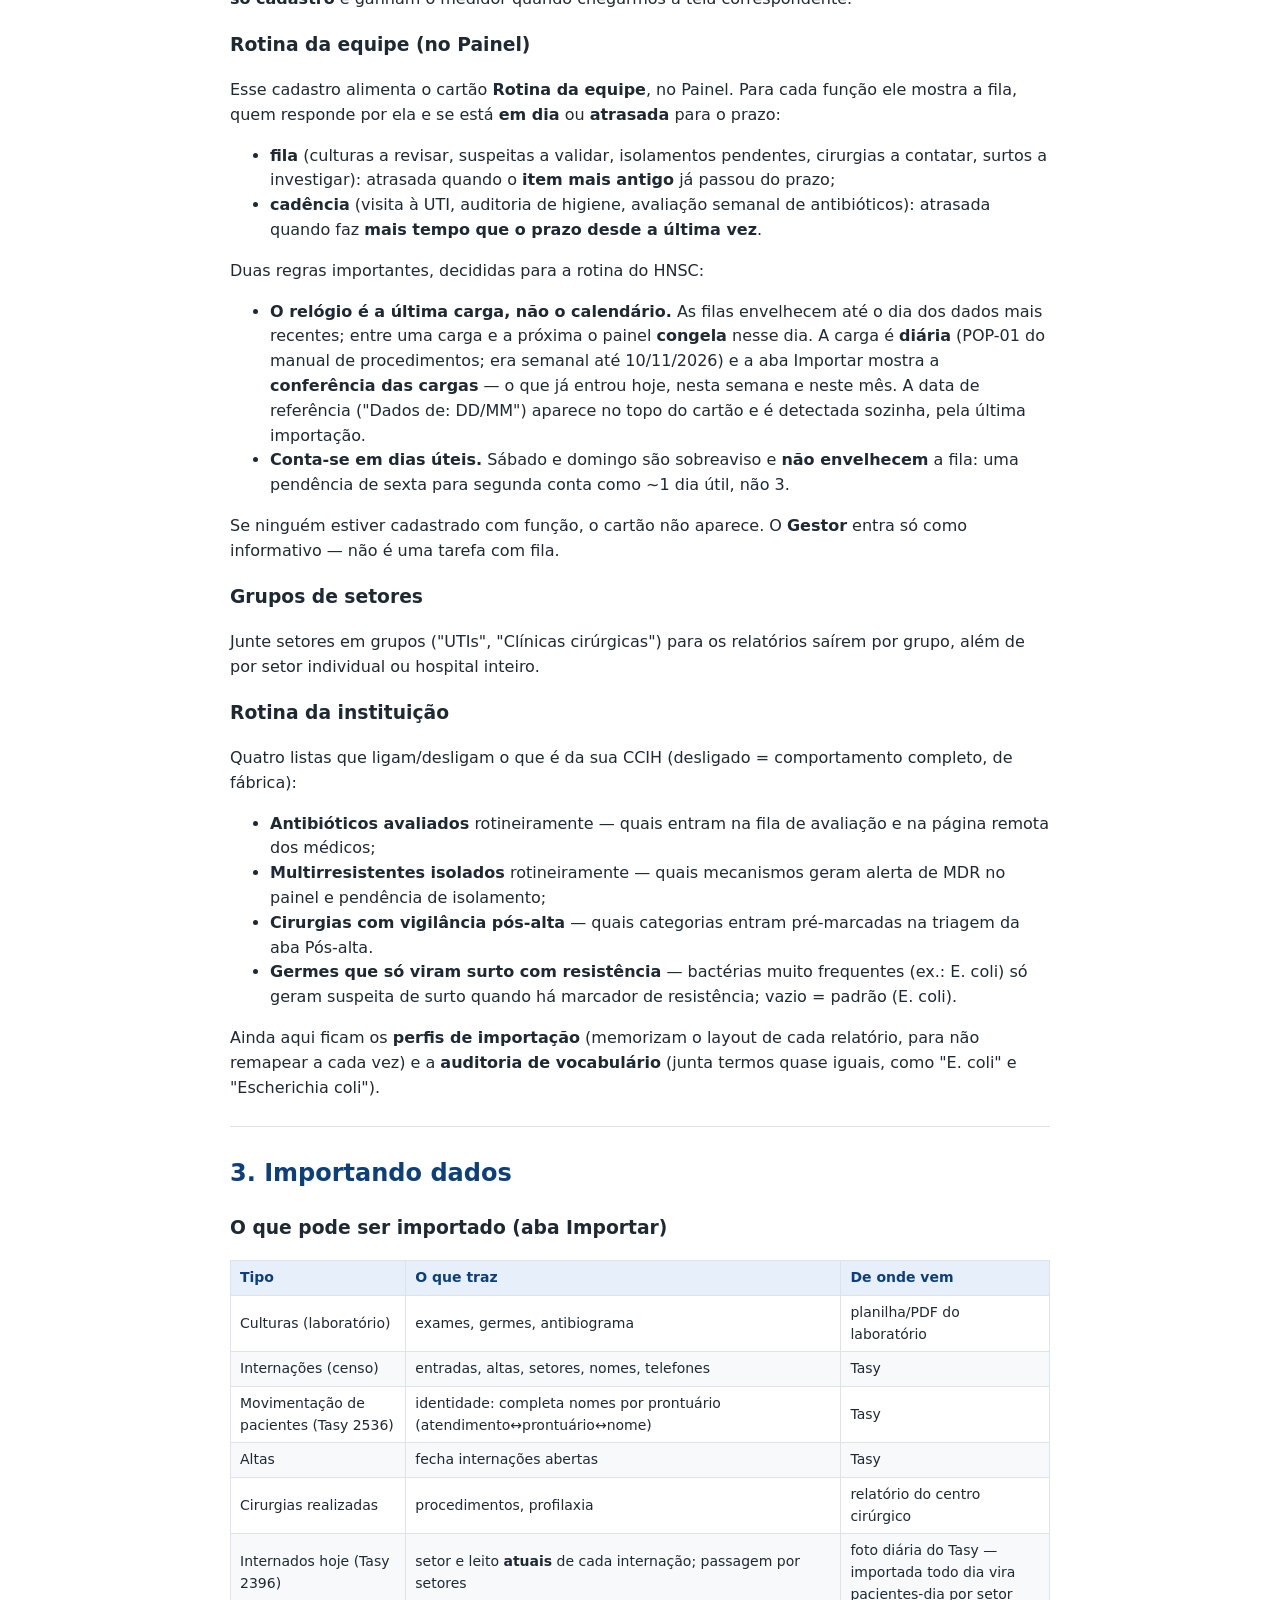
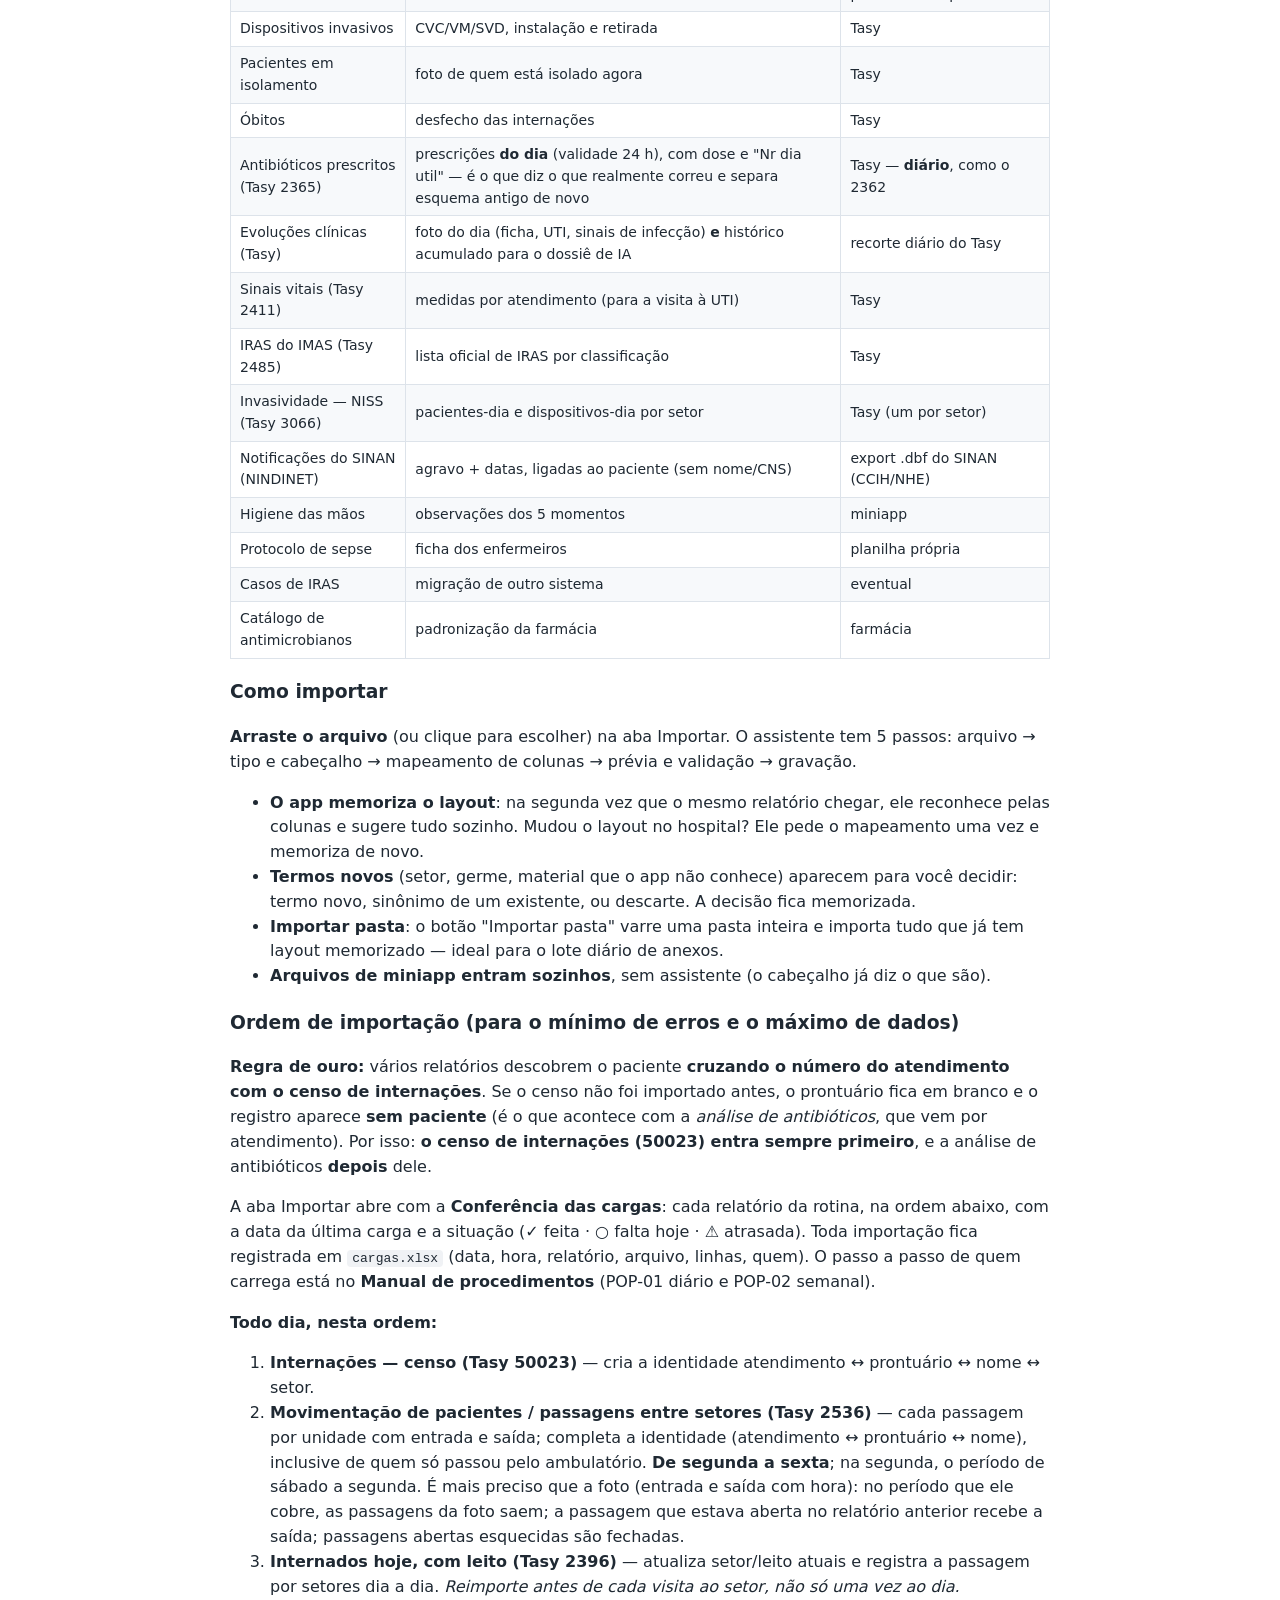
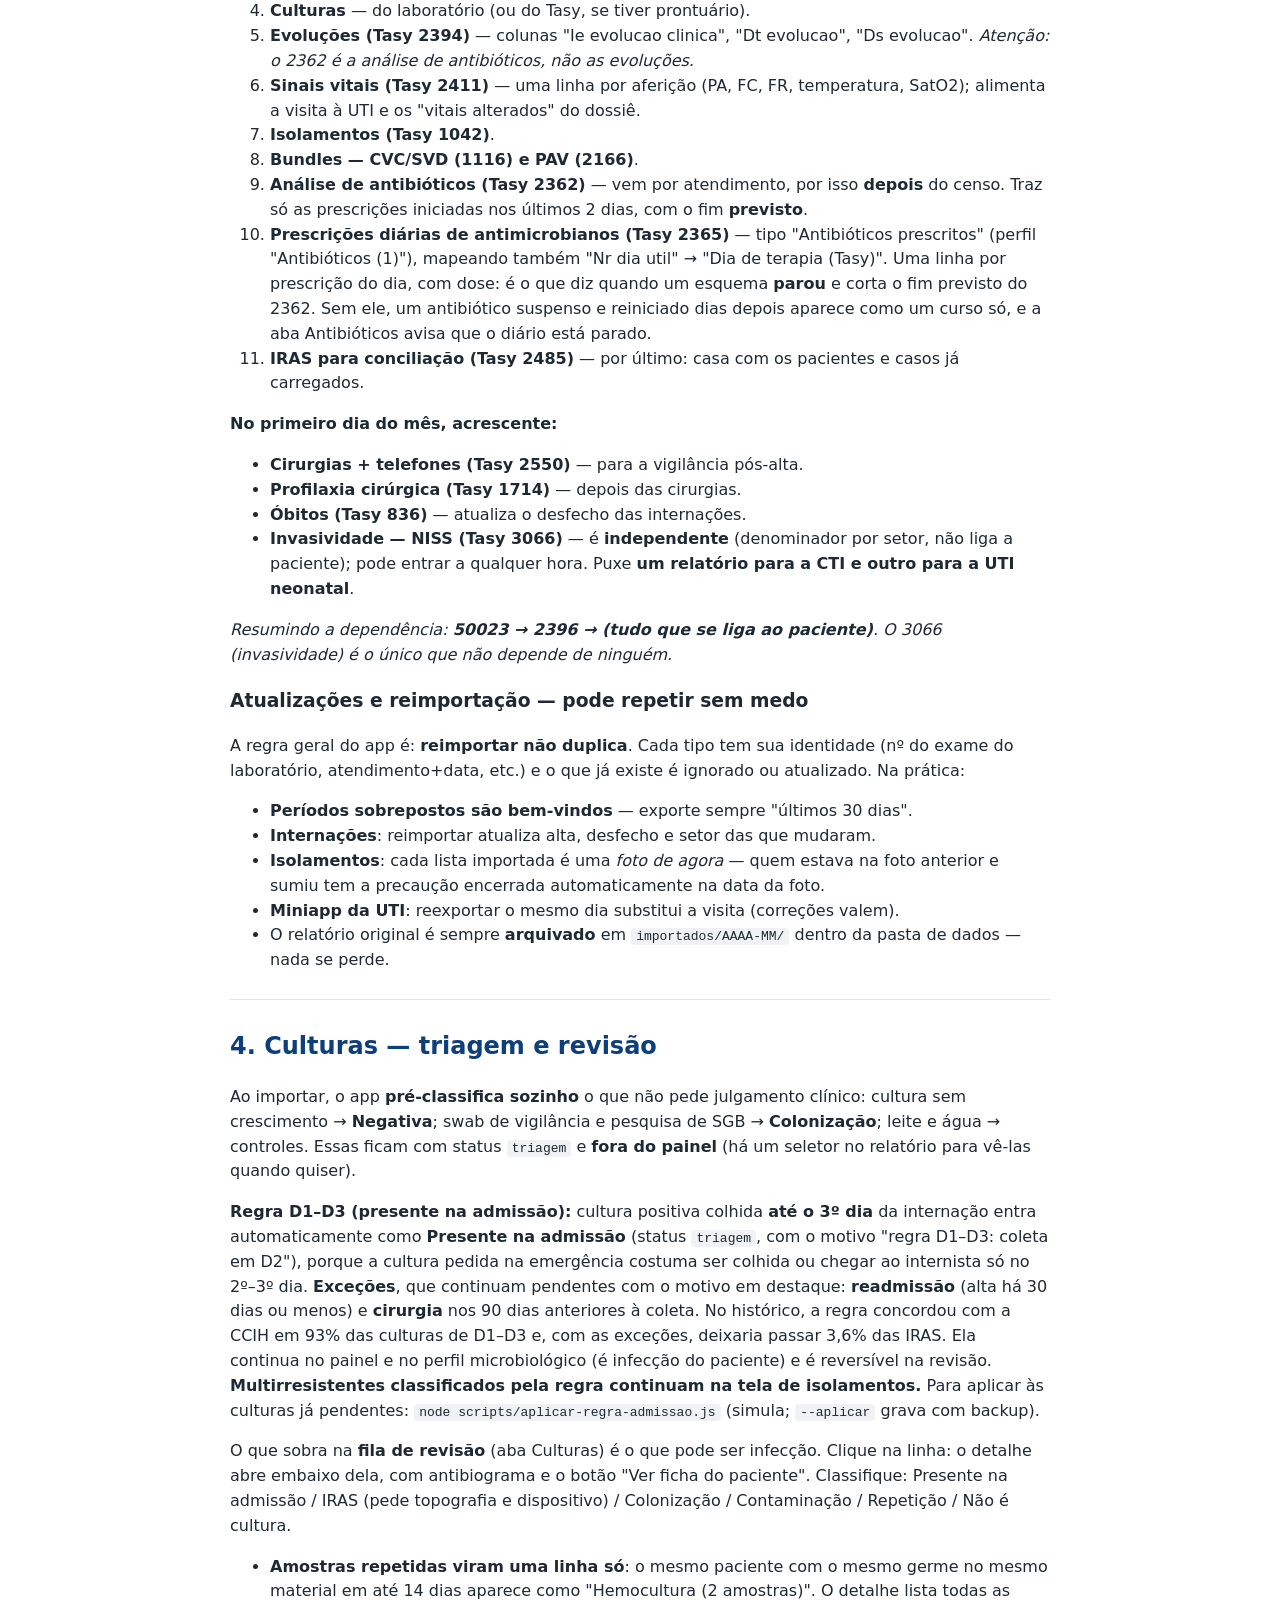
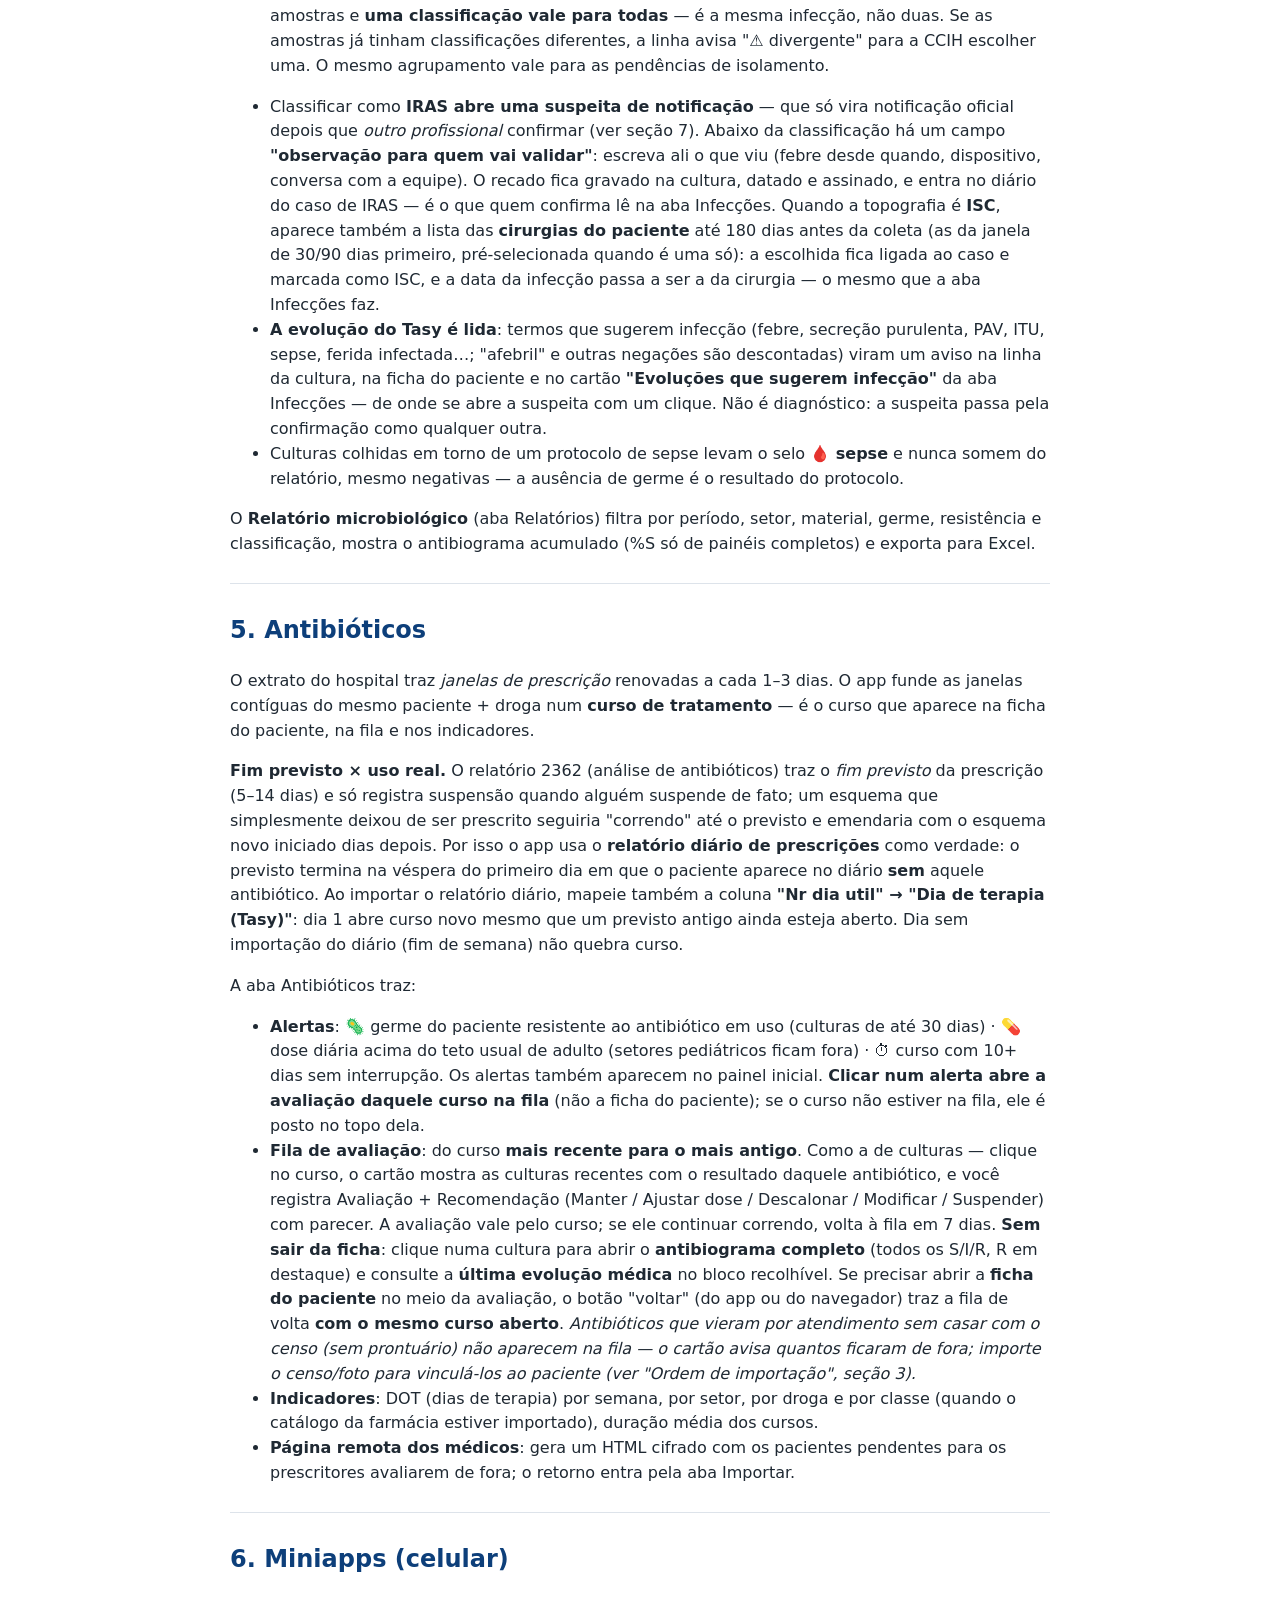
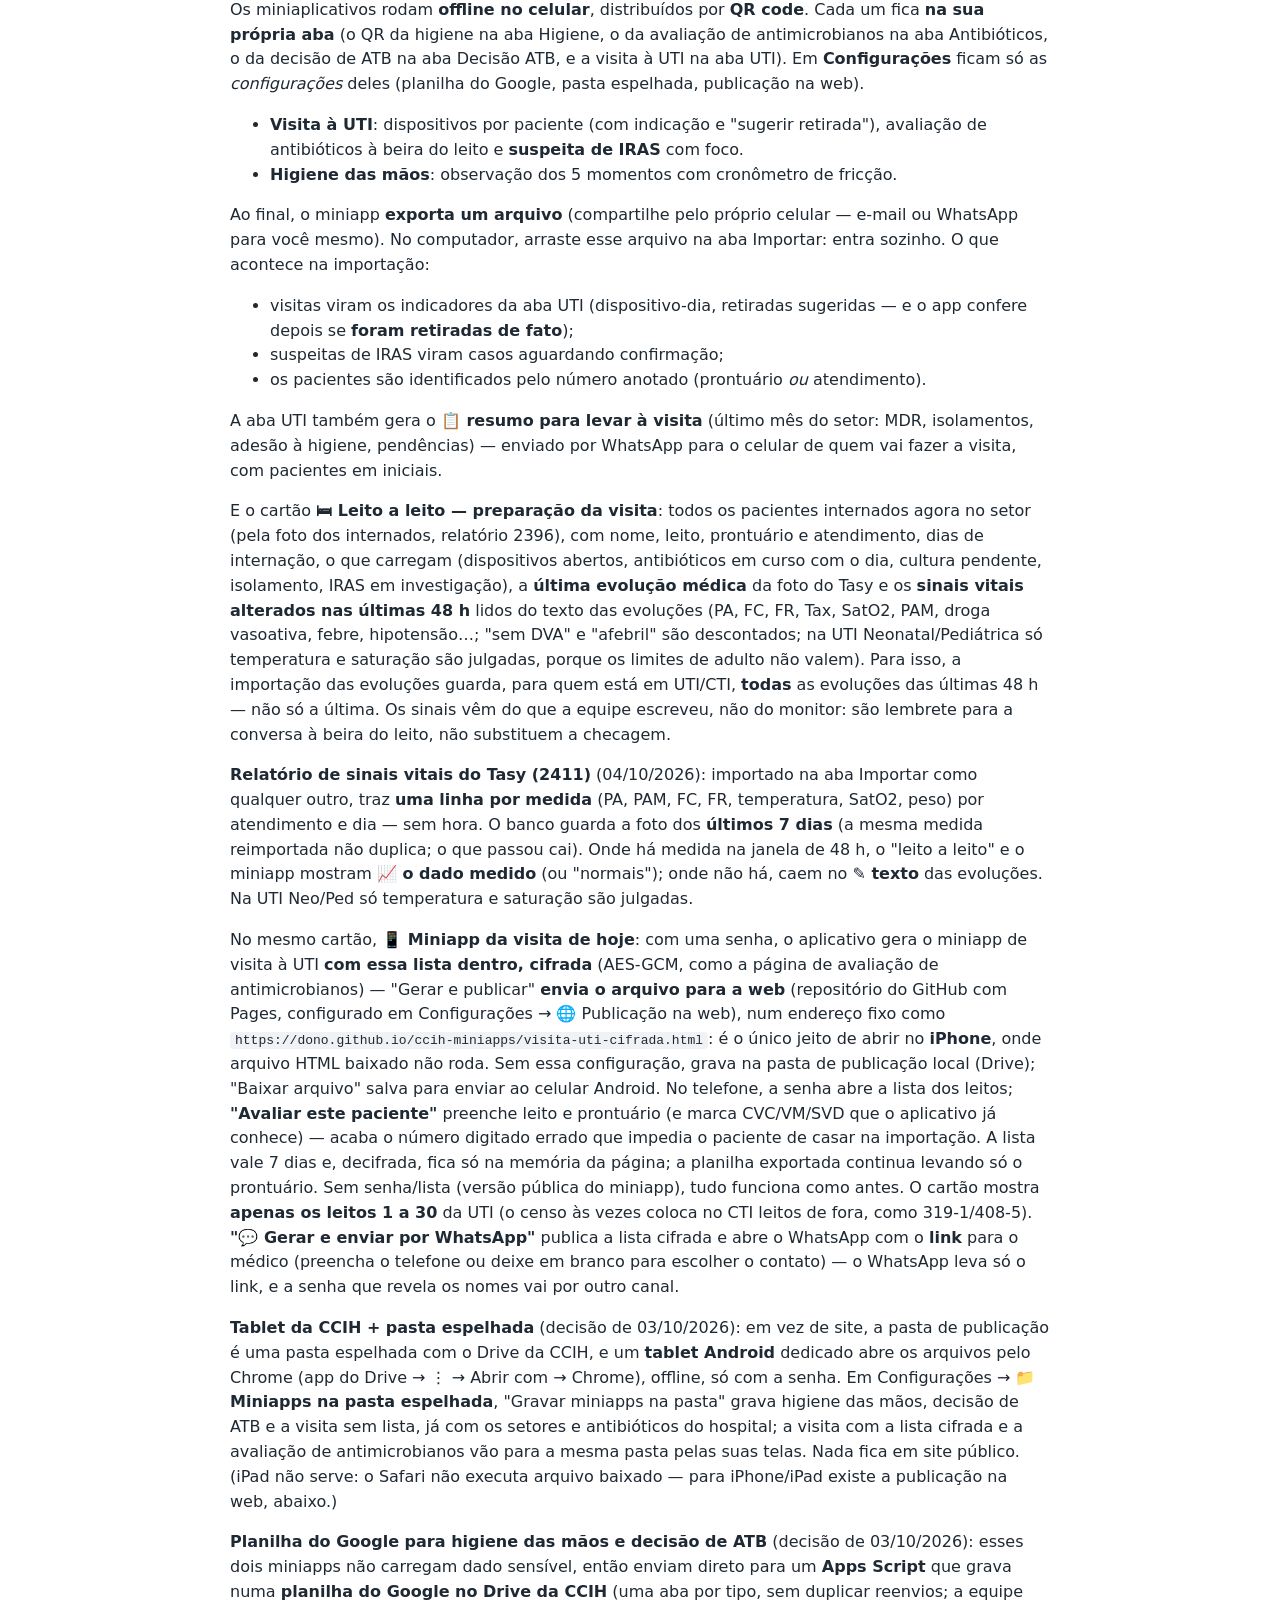
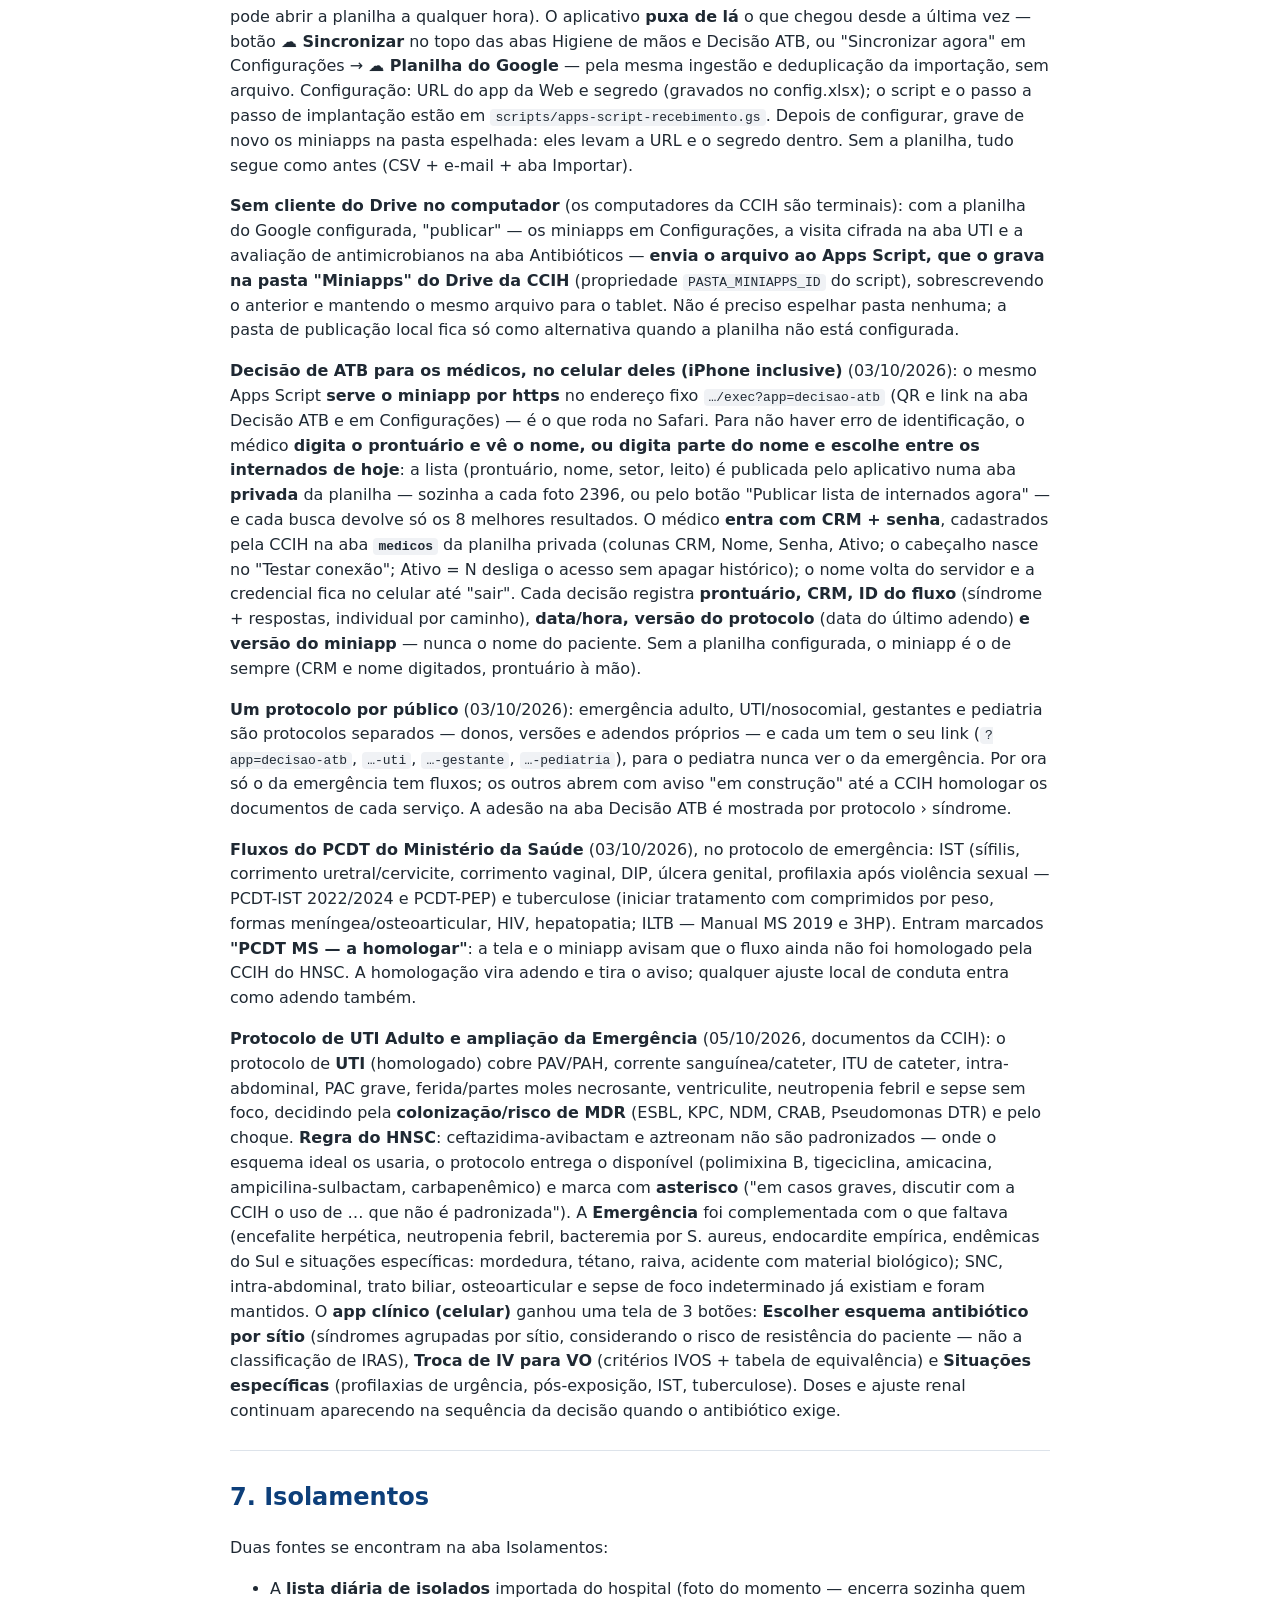
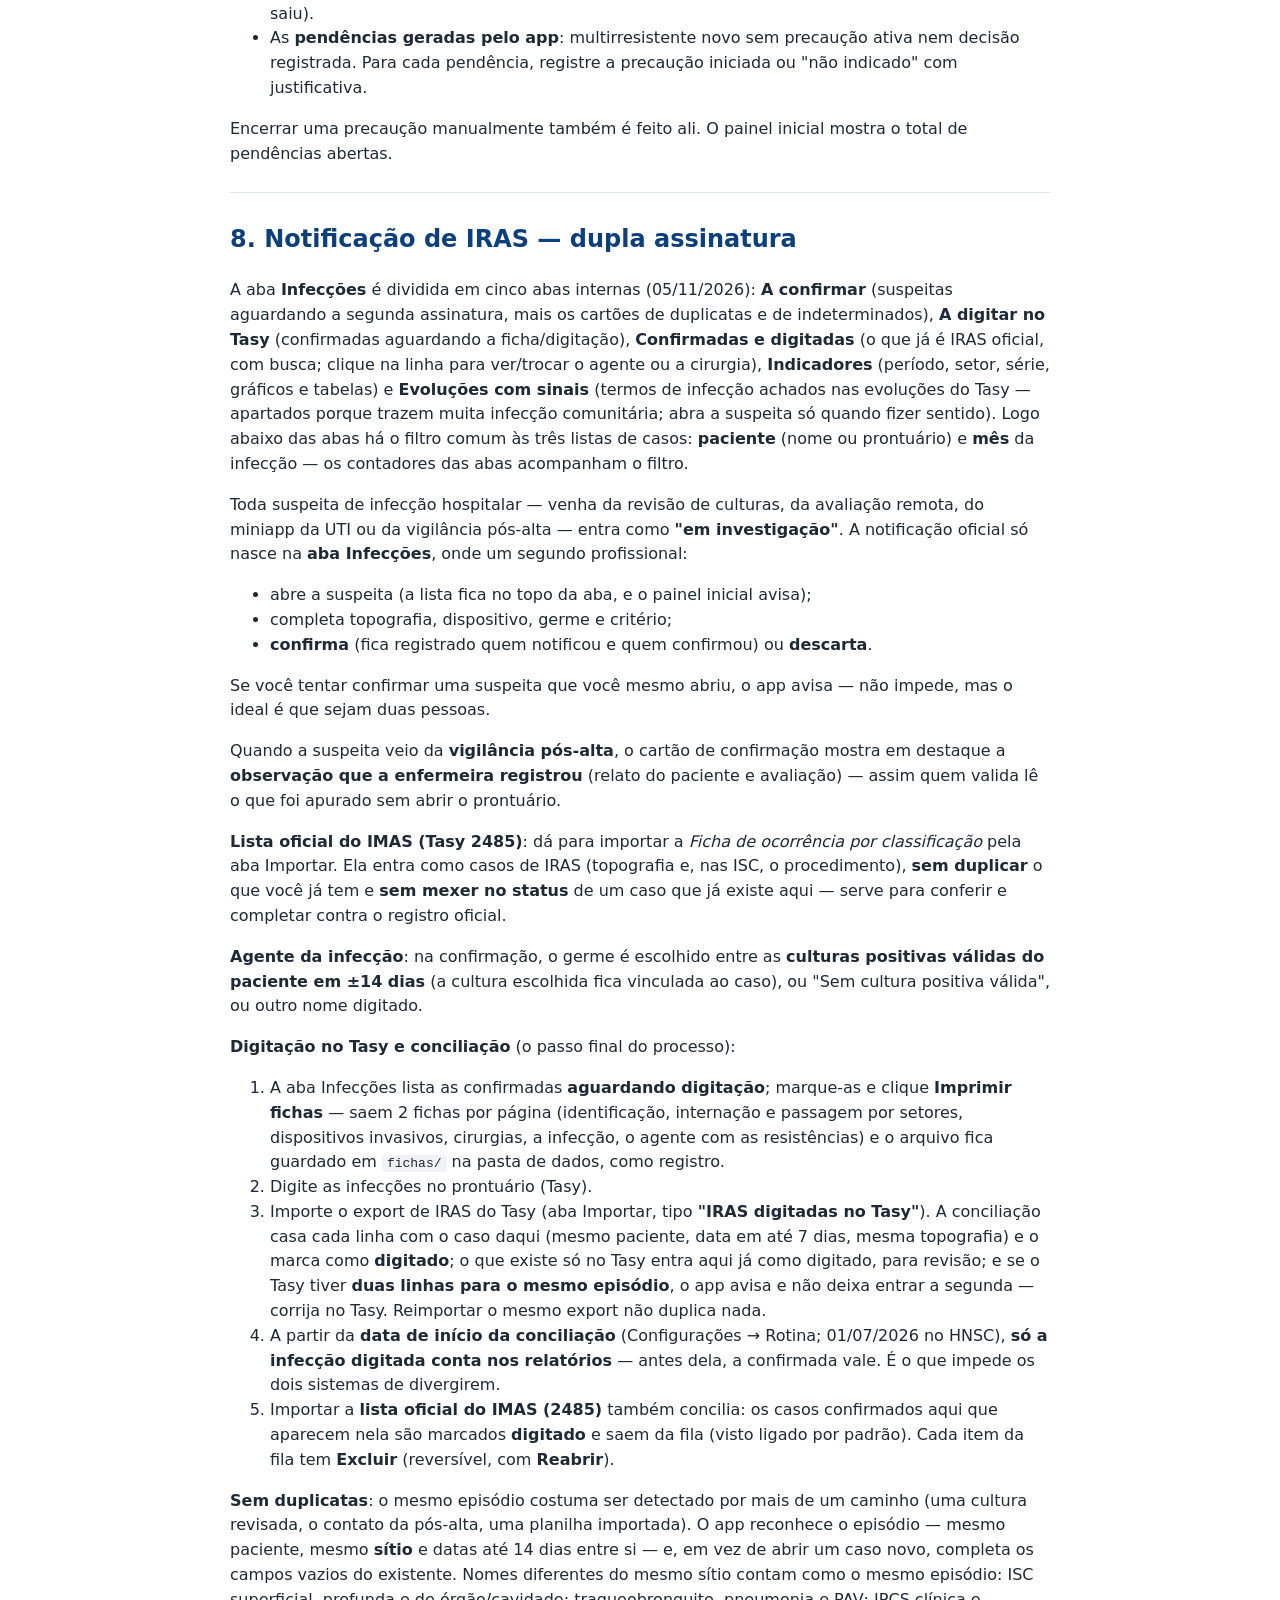
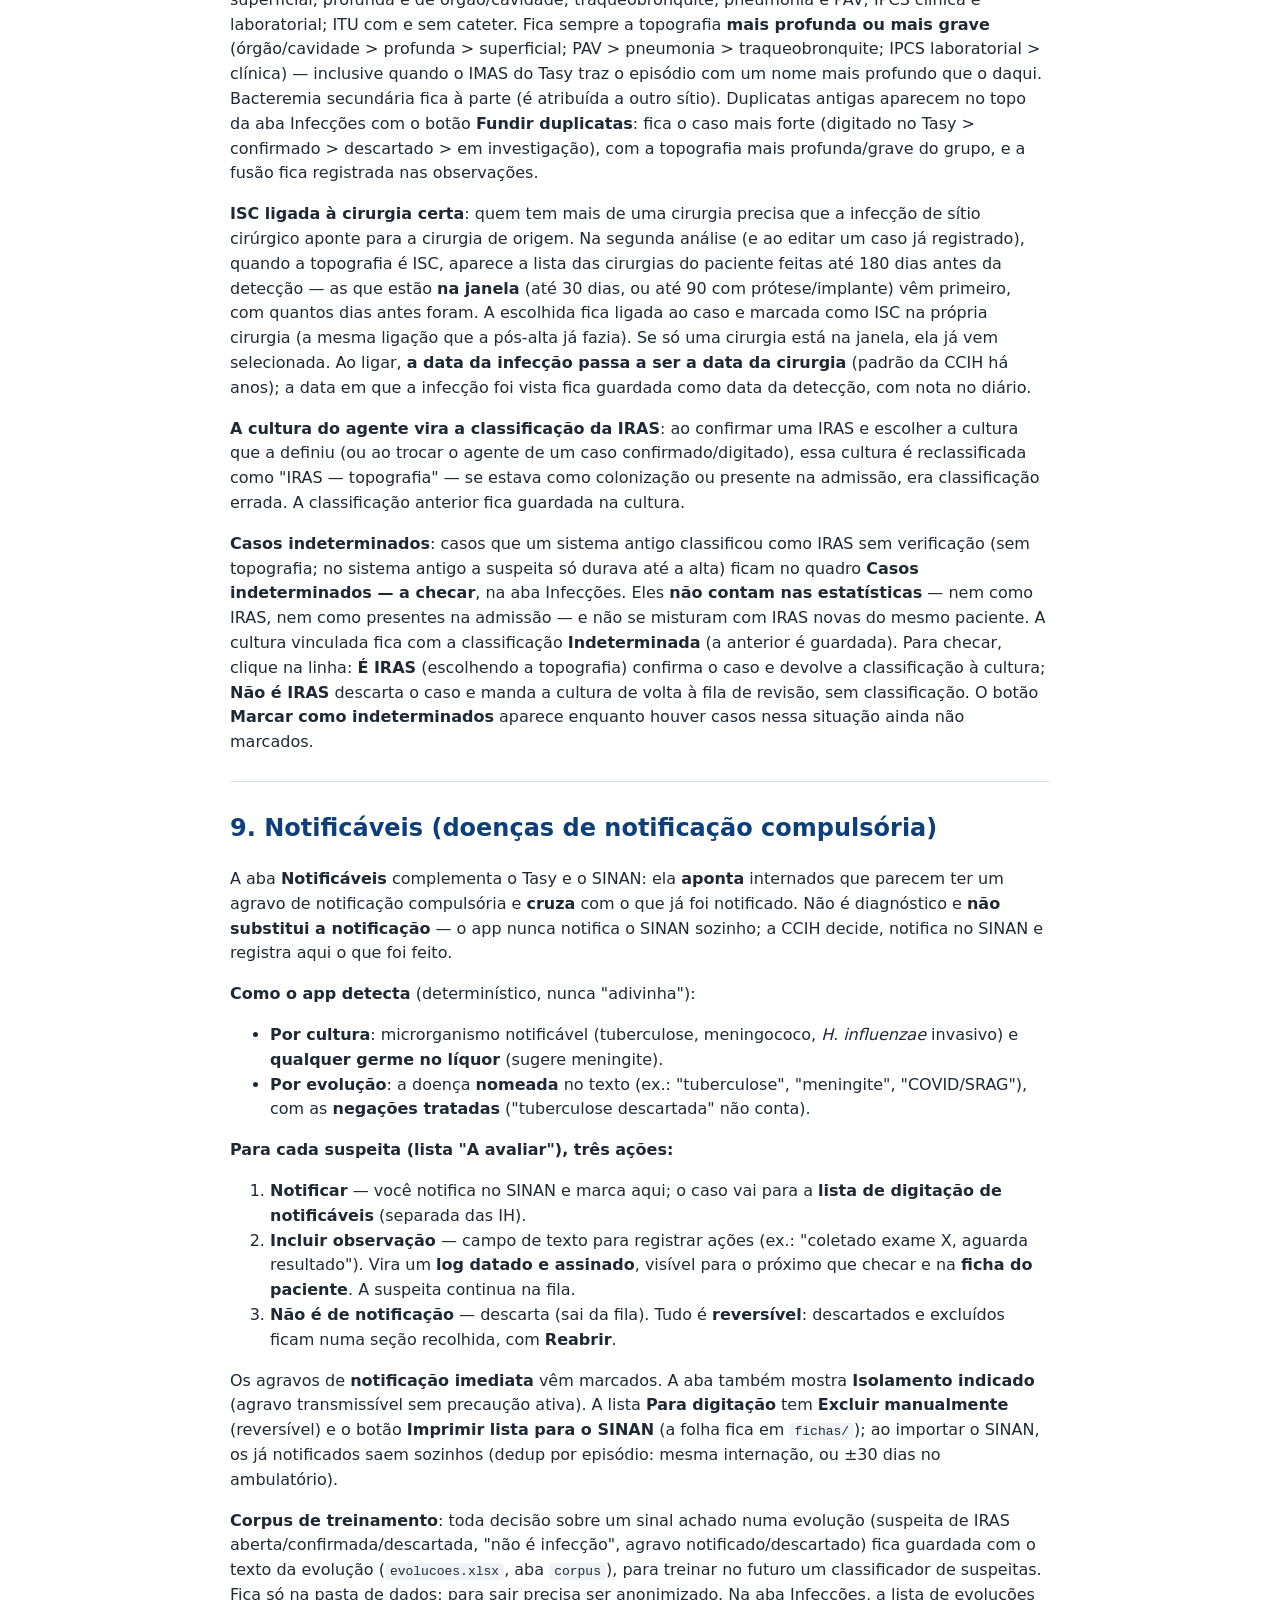
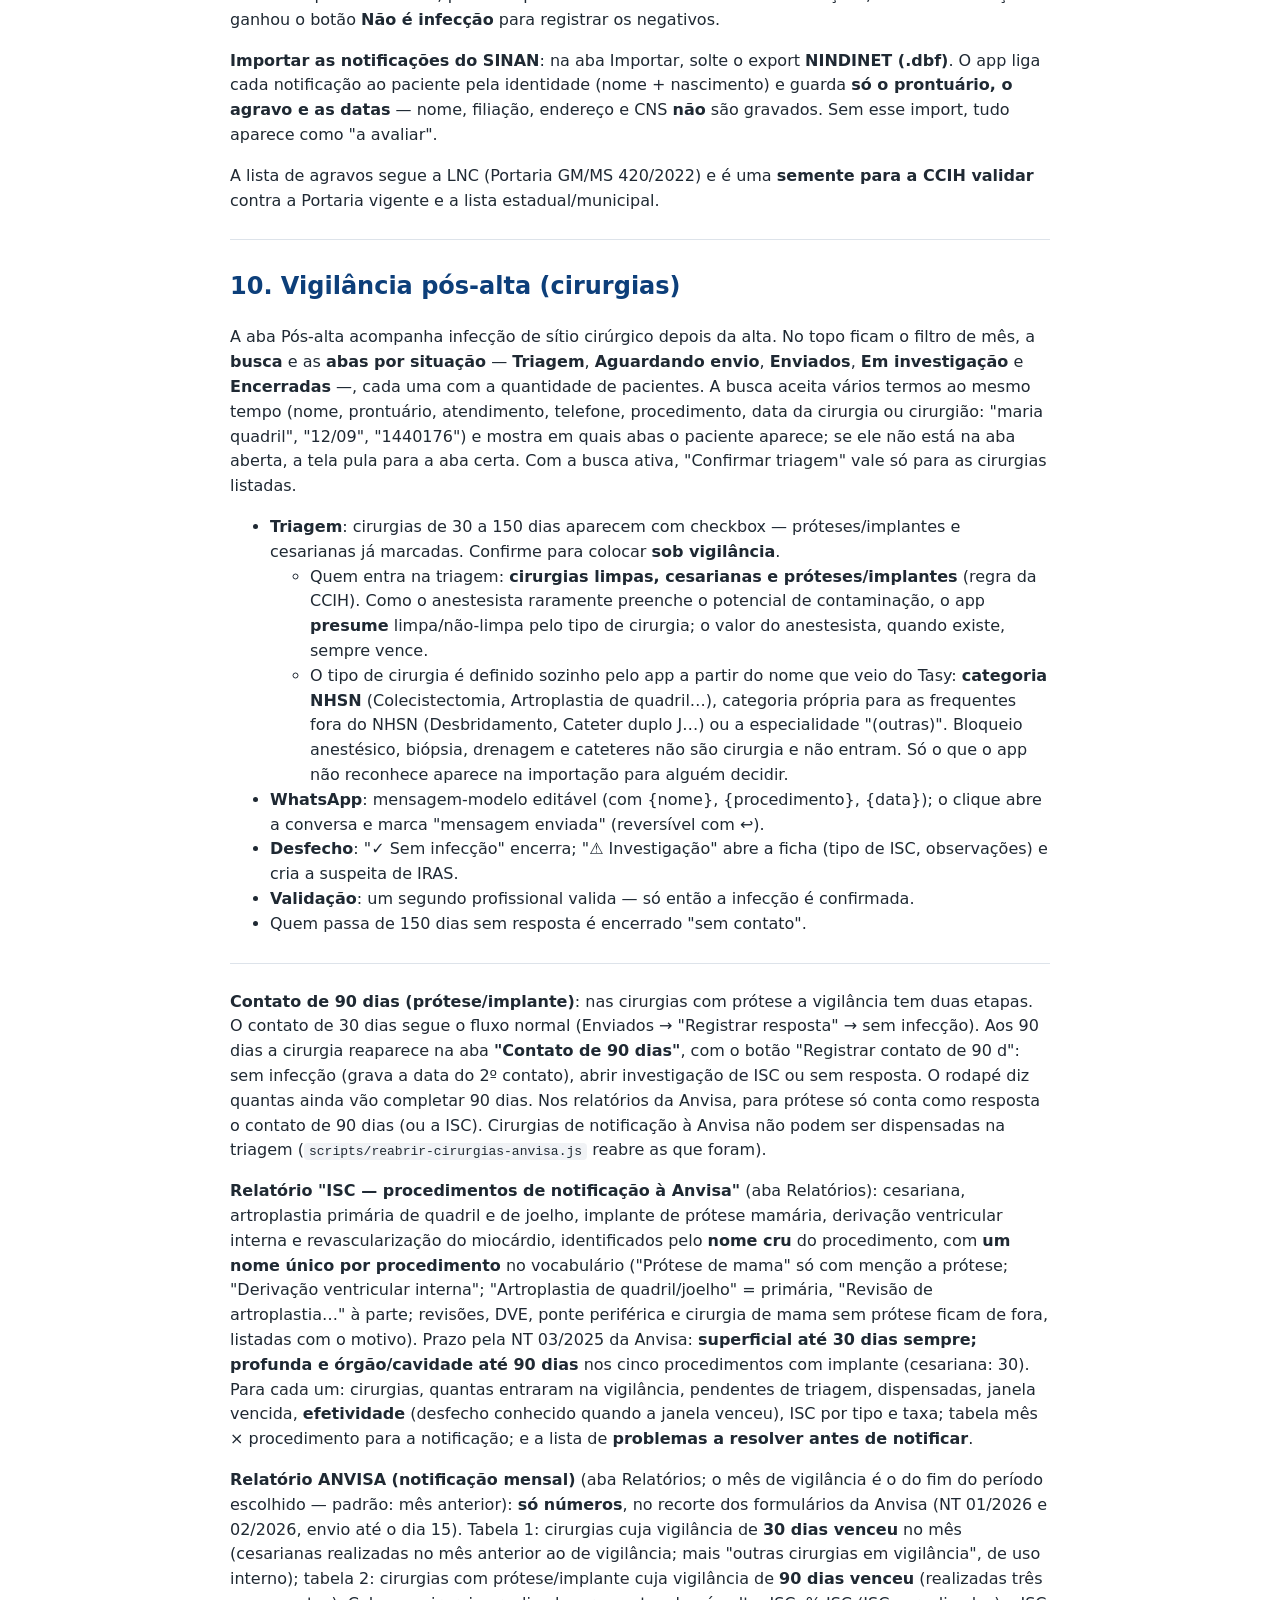
==== commit 247b2348: "Infecções: filtro comum de paciente e mês nas três listas (contadores acompanham); script corrigir-s" ====
--- a/MANUAL-DO-USUARIO.html
+++ b/MANUAL-DO-USUARIO.html
@@ -187,7 +187,7 @@
 <p>Encerrar uma precaução manualmente também é feito ali. O painel inicial mostra o total de pendências abertas.</p>
 <hr>
 <h2>8. Notificação de IRAS — dupla assinatura</h2>
-<p>A aba <strong>Infecções</strong> é dividida em cinco abas internas (05/11/2026): <strong>A confirmar</strong> (suspeitas aguardando a segunda assinatura, mais os cartões de duplicatas e de indeterminados), <strong>A digitar no Tasy</strong> (confirmadas aguardando a ficha/digitação), <strong>Confirmadas e digitadas</strong> (o que já é IRAS oficial, com busca; clique na linha para ver/trocar o agente ou a cirurgia), <strong>Indicadores</strong> (período, setor, série, gráficos e tabelas) e <strong>Evoluções com sinais</strong> (termos de infecção achados nas evoluções do Tasy — apartados porque trazem muita infecção comunitária; abra a suspeita só quando fizer sentido).</p>
+<p>A aba <strong>Infecções</strong> é dividida em cinco abas internas (05/11/2026): <strong>A confirmar</strong> (suspeitas aguardando a segunda assinatura, mais os cartões de duplicatas e de indeterminados), <strong>A digitar no Tasy</strong> (confirmadas aguardando a ficha/digitação), <strong>Confirmadas e digitadas</strong> (o que já é IRAS oficial, com busca; clique na linha para ver/trocar o agente ou a cirurgia), <strong>Indicadores</strong> (período, setor, série, gráficos e tabelas) e <strong>Evoluções com sinais</strong> (termos de infecção achados nas evoluções do Tasy — apartados porque trazem muita infecção comunitária; abra a suspeita só quando fizer sentido). Logo abaixo das abas há o filtro comum às três listas de casos: <strong>paciente</strong> (nome ou prontuário) e <strong>mês</strong> da infecção — os contadores das abas acompanham o filtro.</p>
 <p>Toda suspeita de infecção hospitalar — venha da revisão de culturas, da avaliação remota, do miniapp da UTI ou da vigilância pós-alta — entra como <strong>"em investigação"</strong>. A notificação oficial só nasce na <strong>aba Infecções</strong>, onde um segundo profissional:</p>
 <ul>
 <li>abre a suspeita (a lista fica no topo da aba, e o painel inicial avisa);</li>
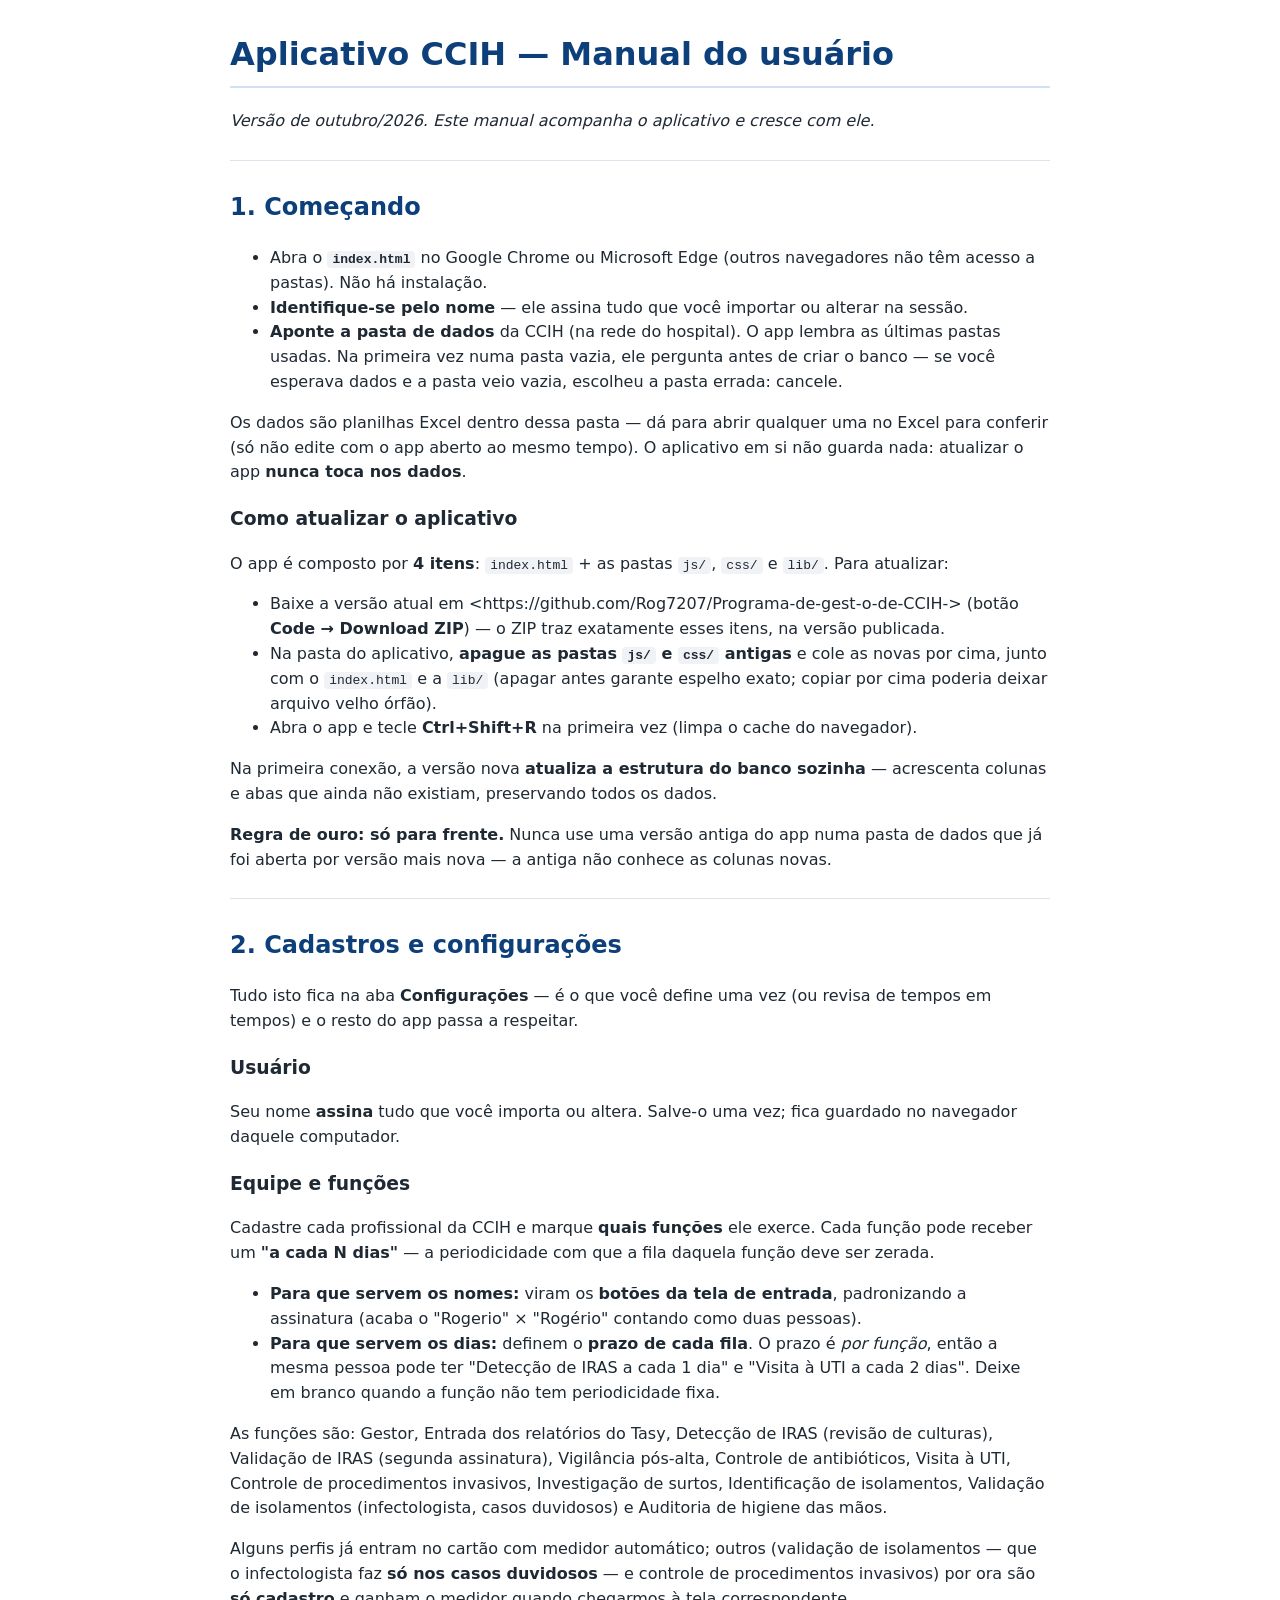
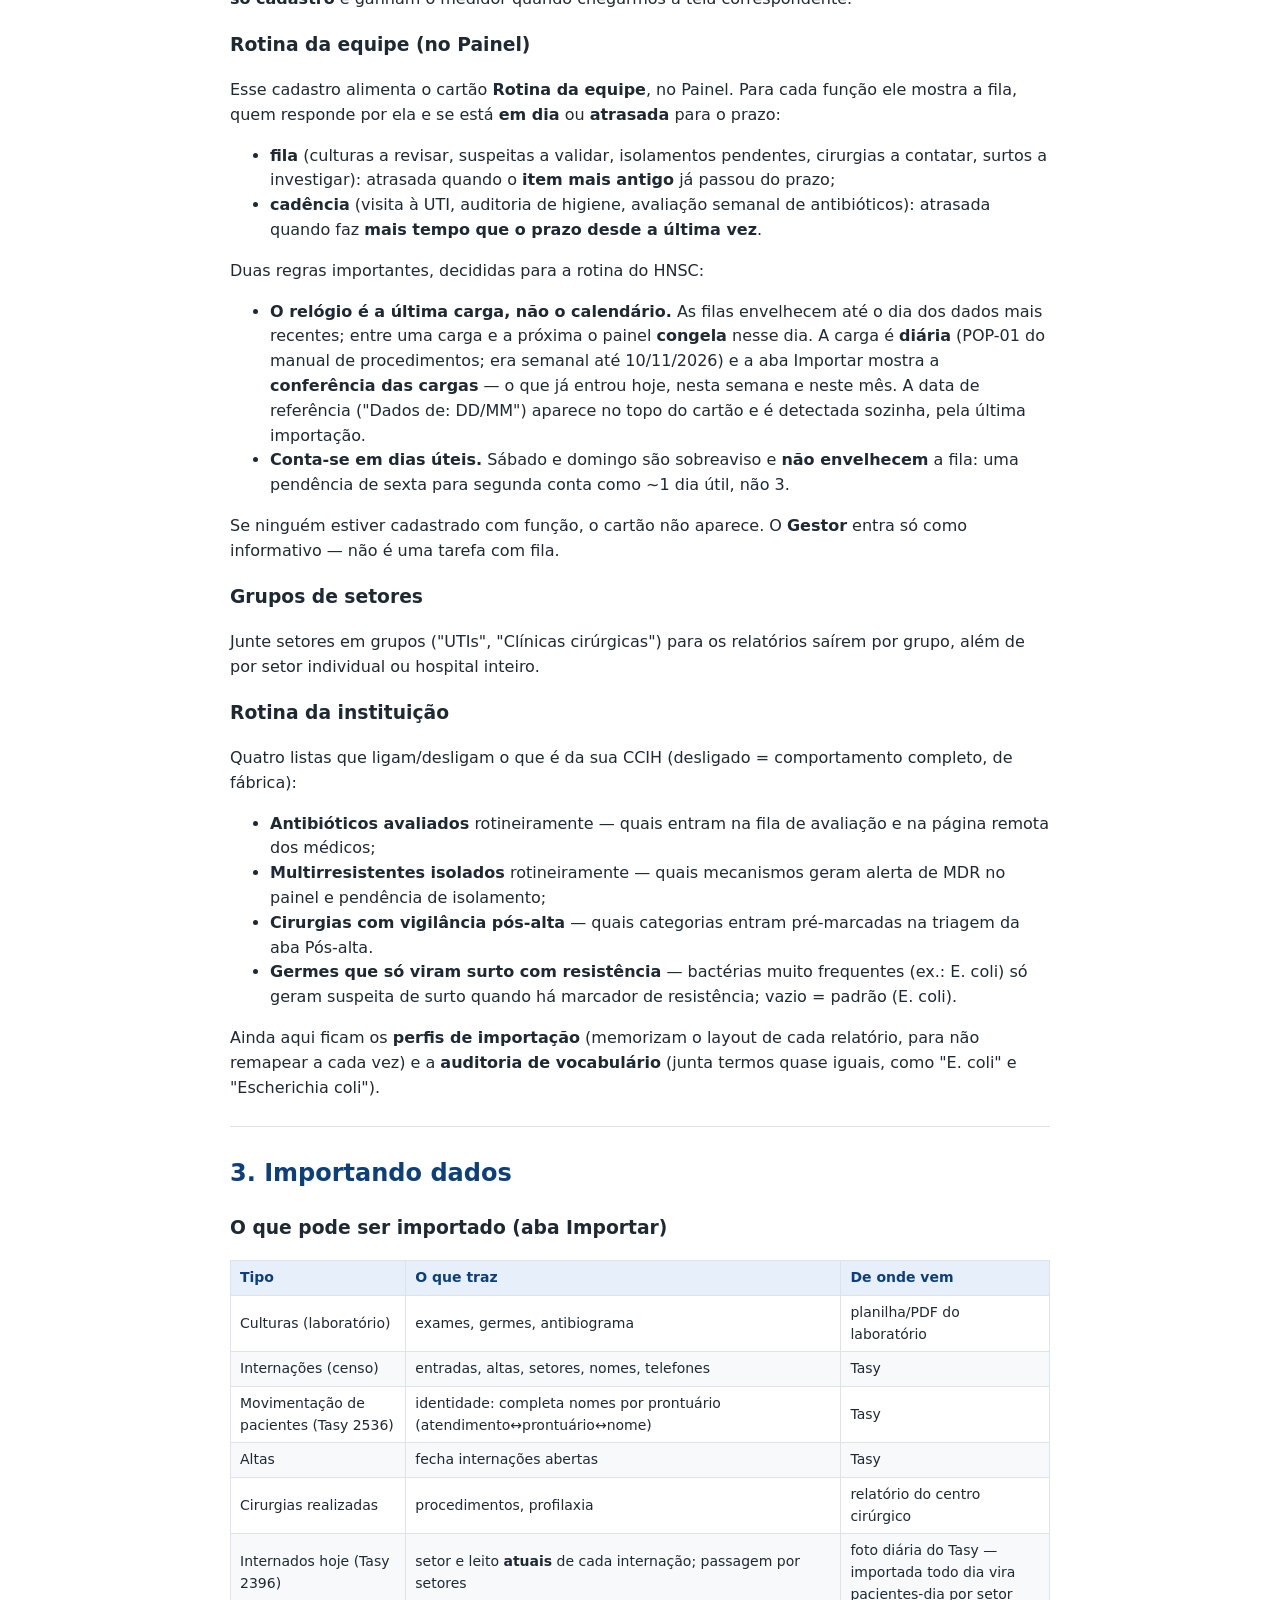
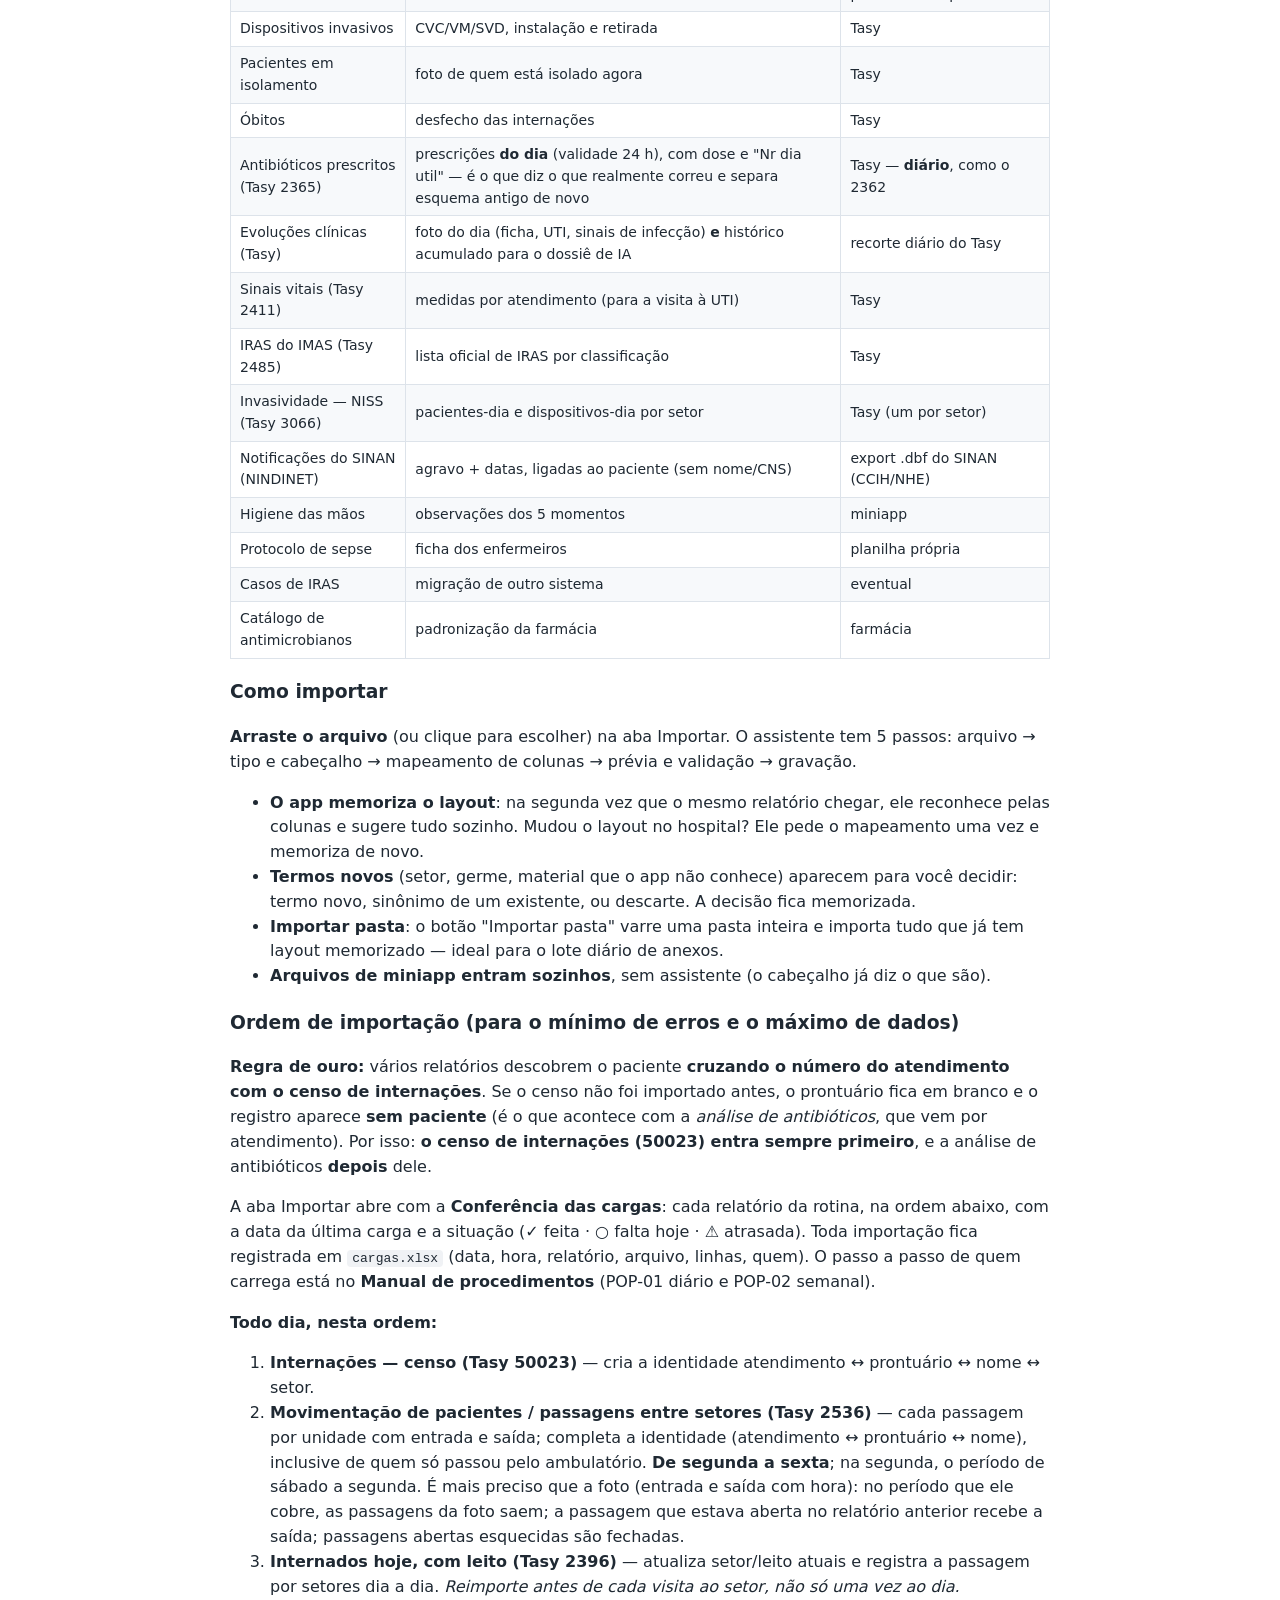
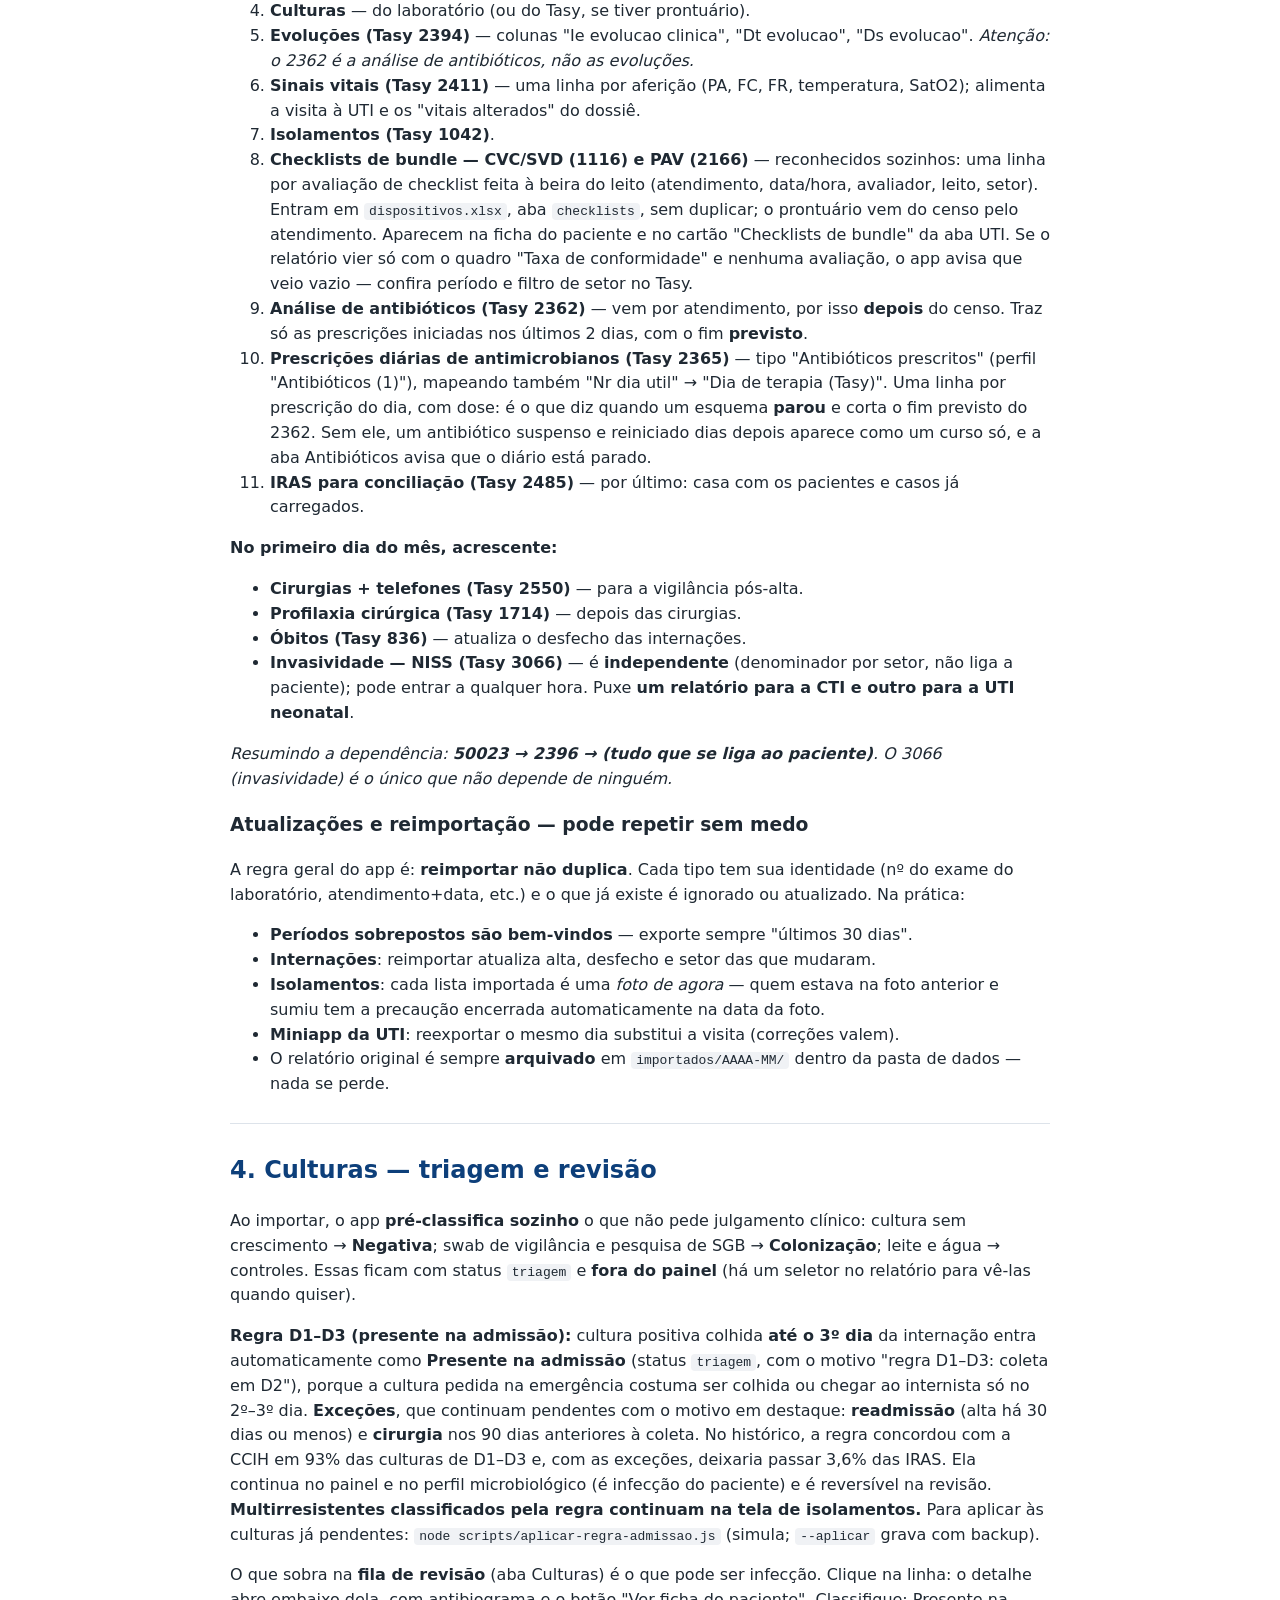
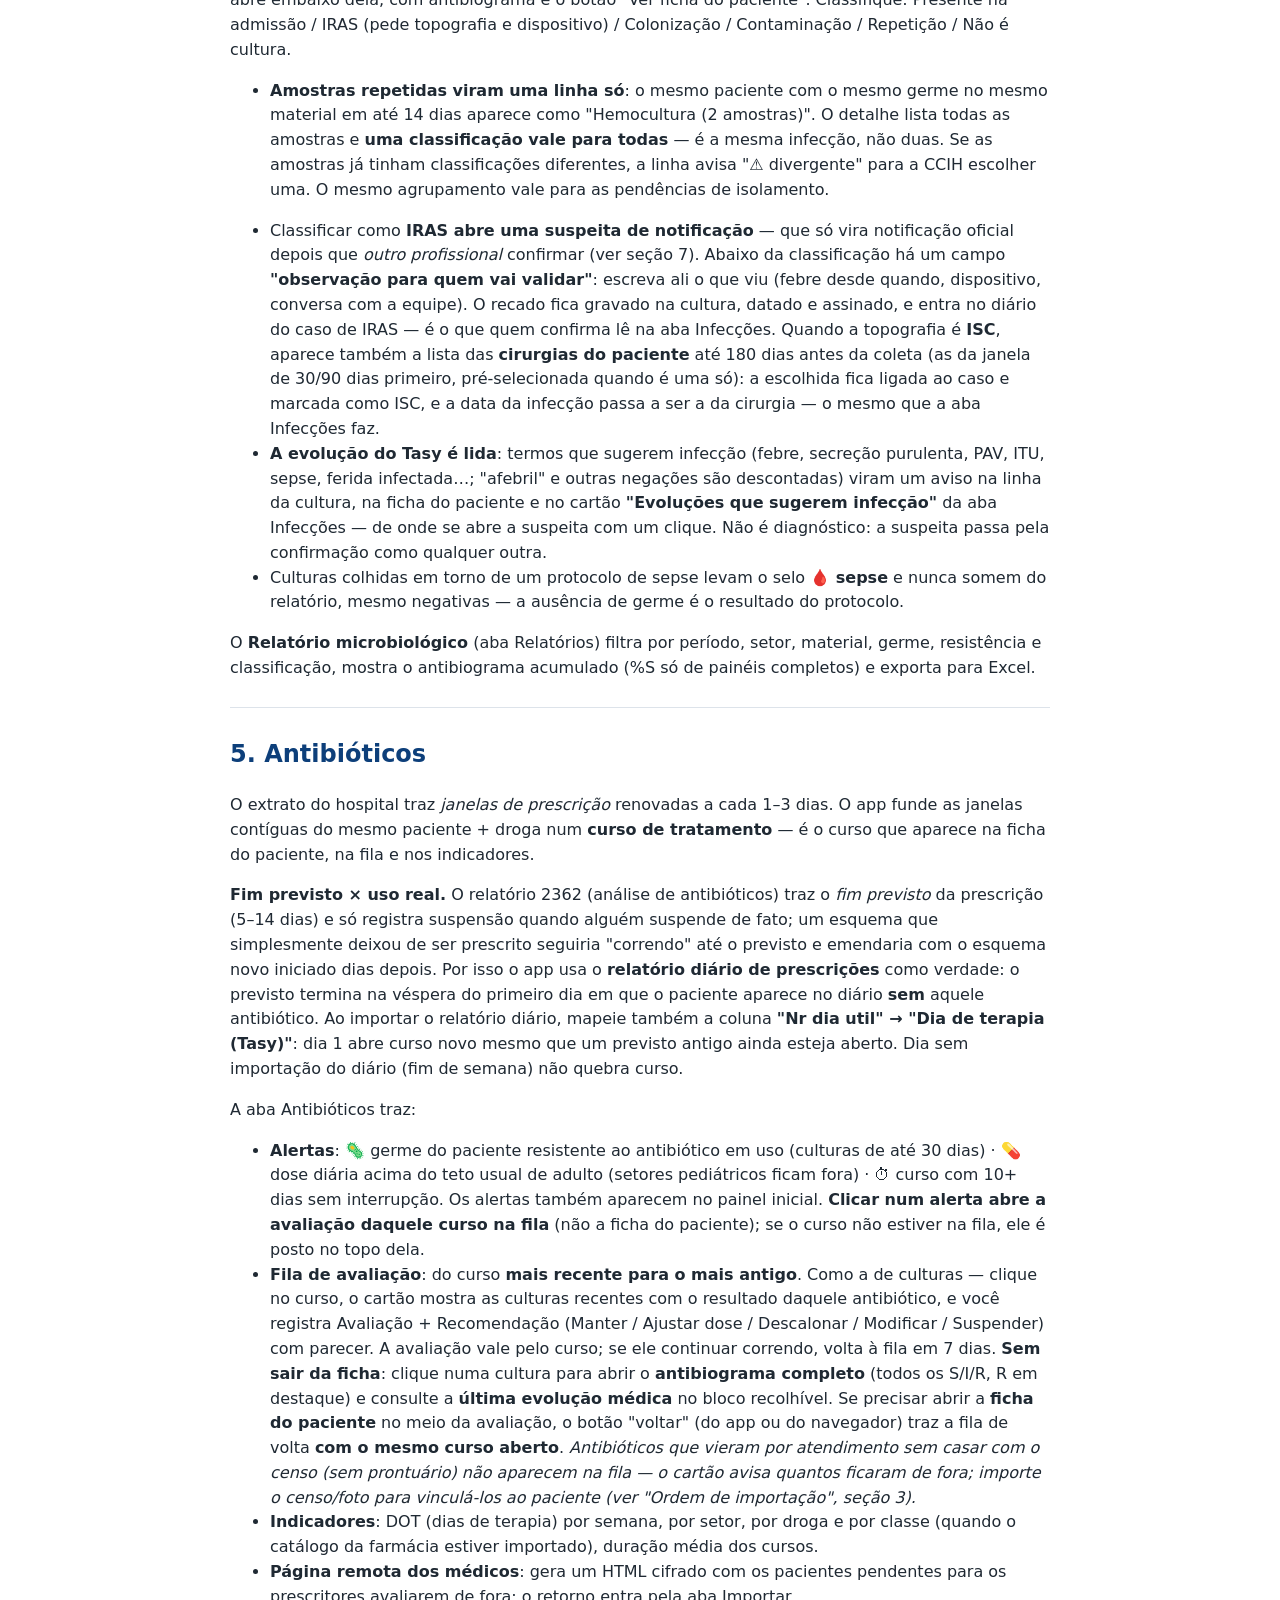
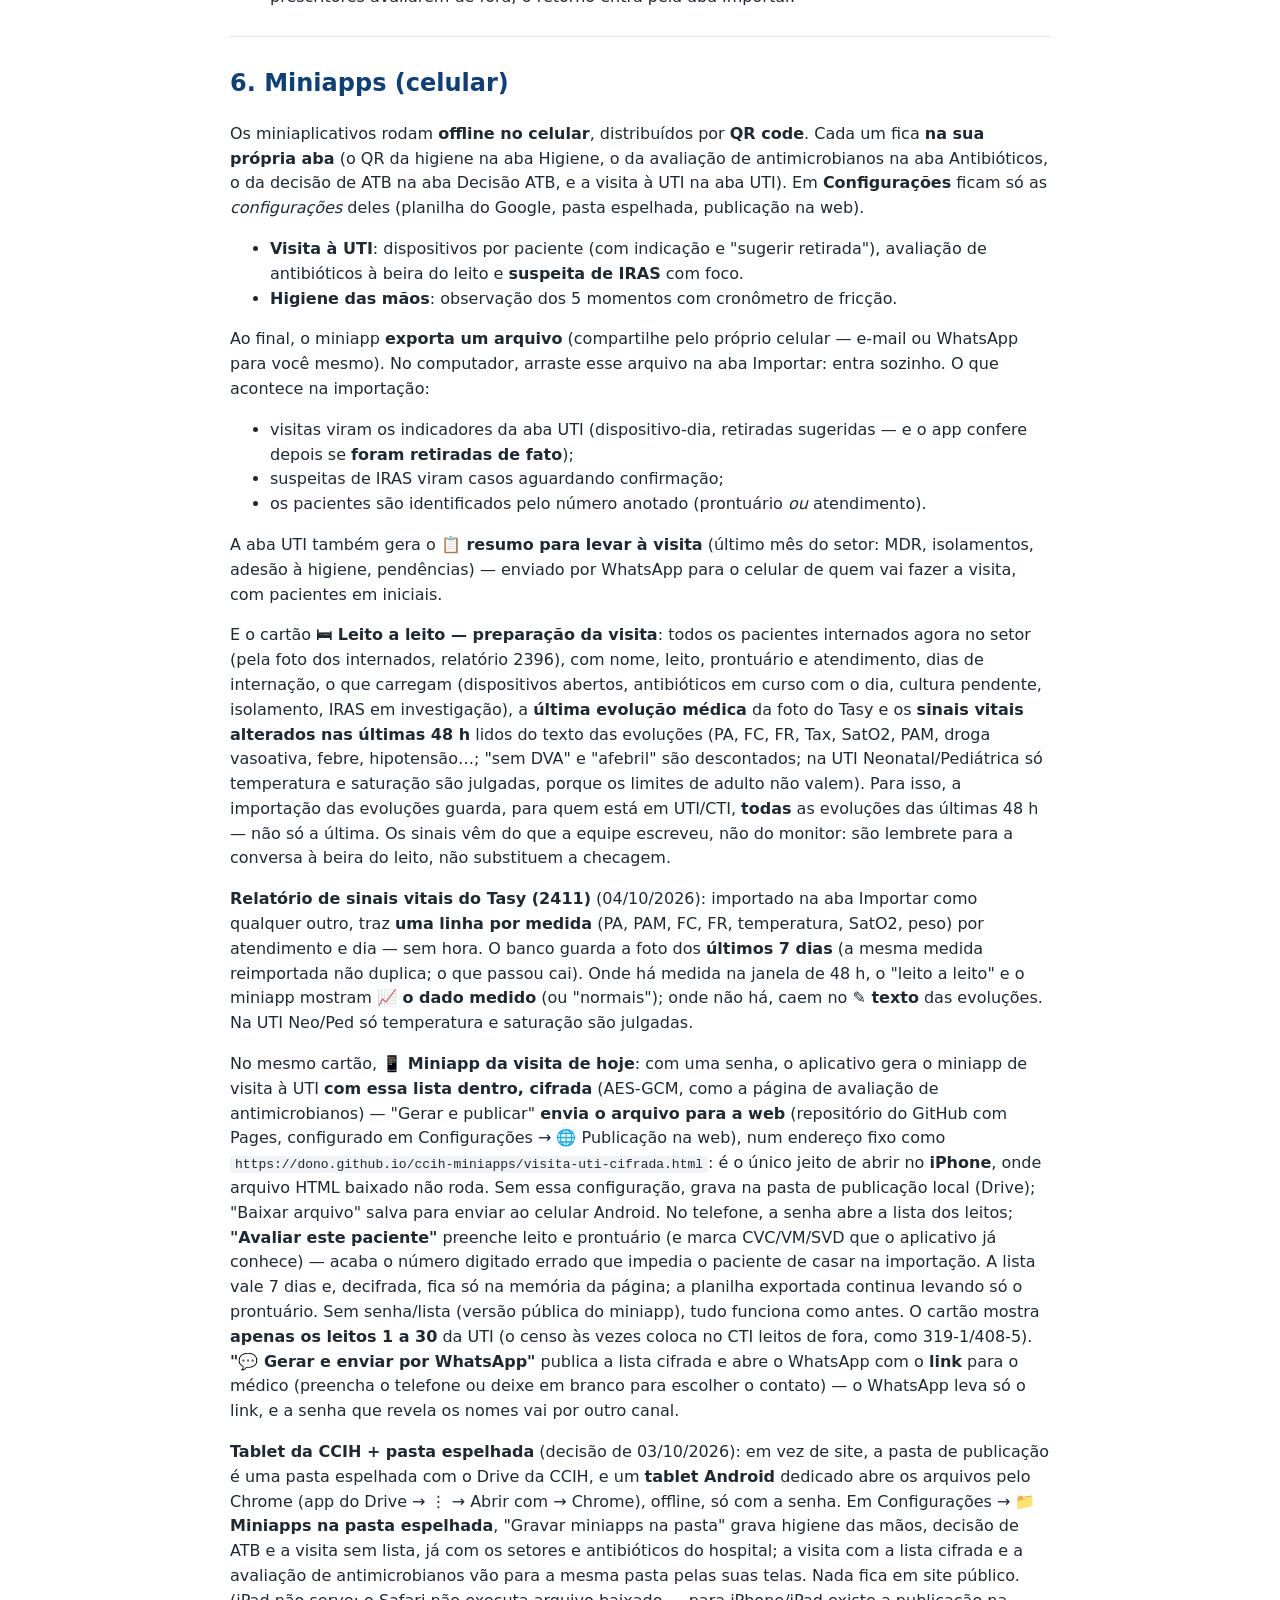
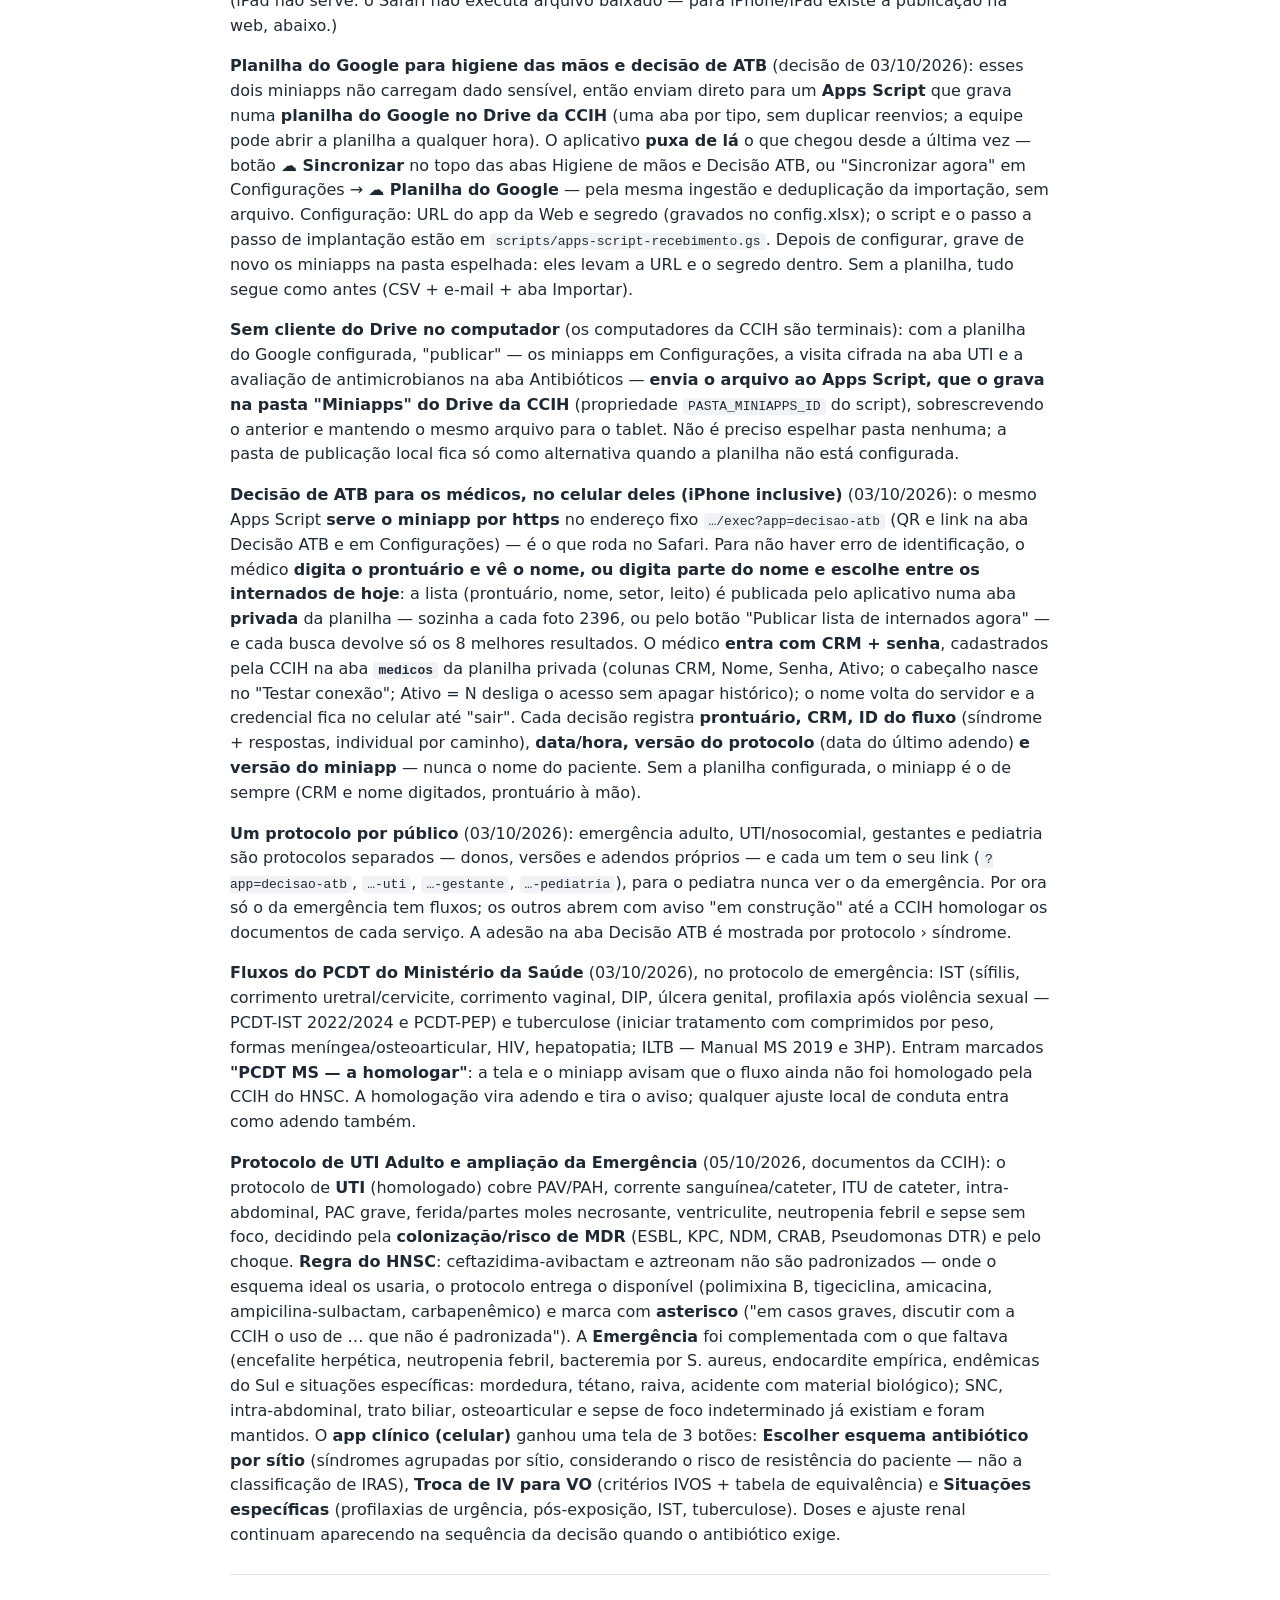
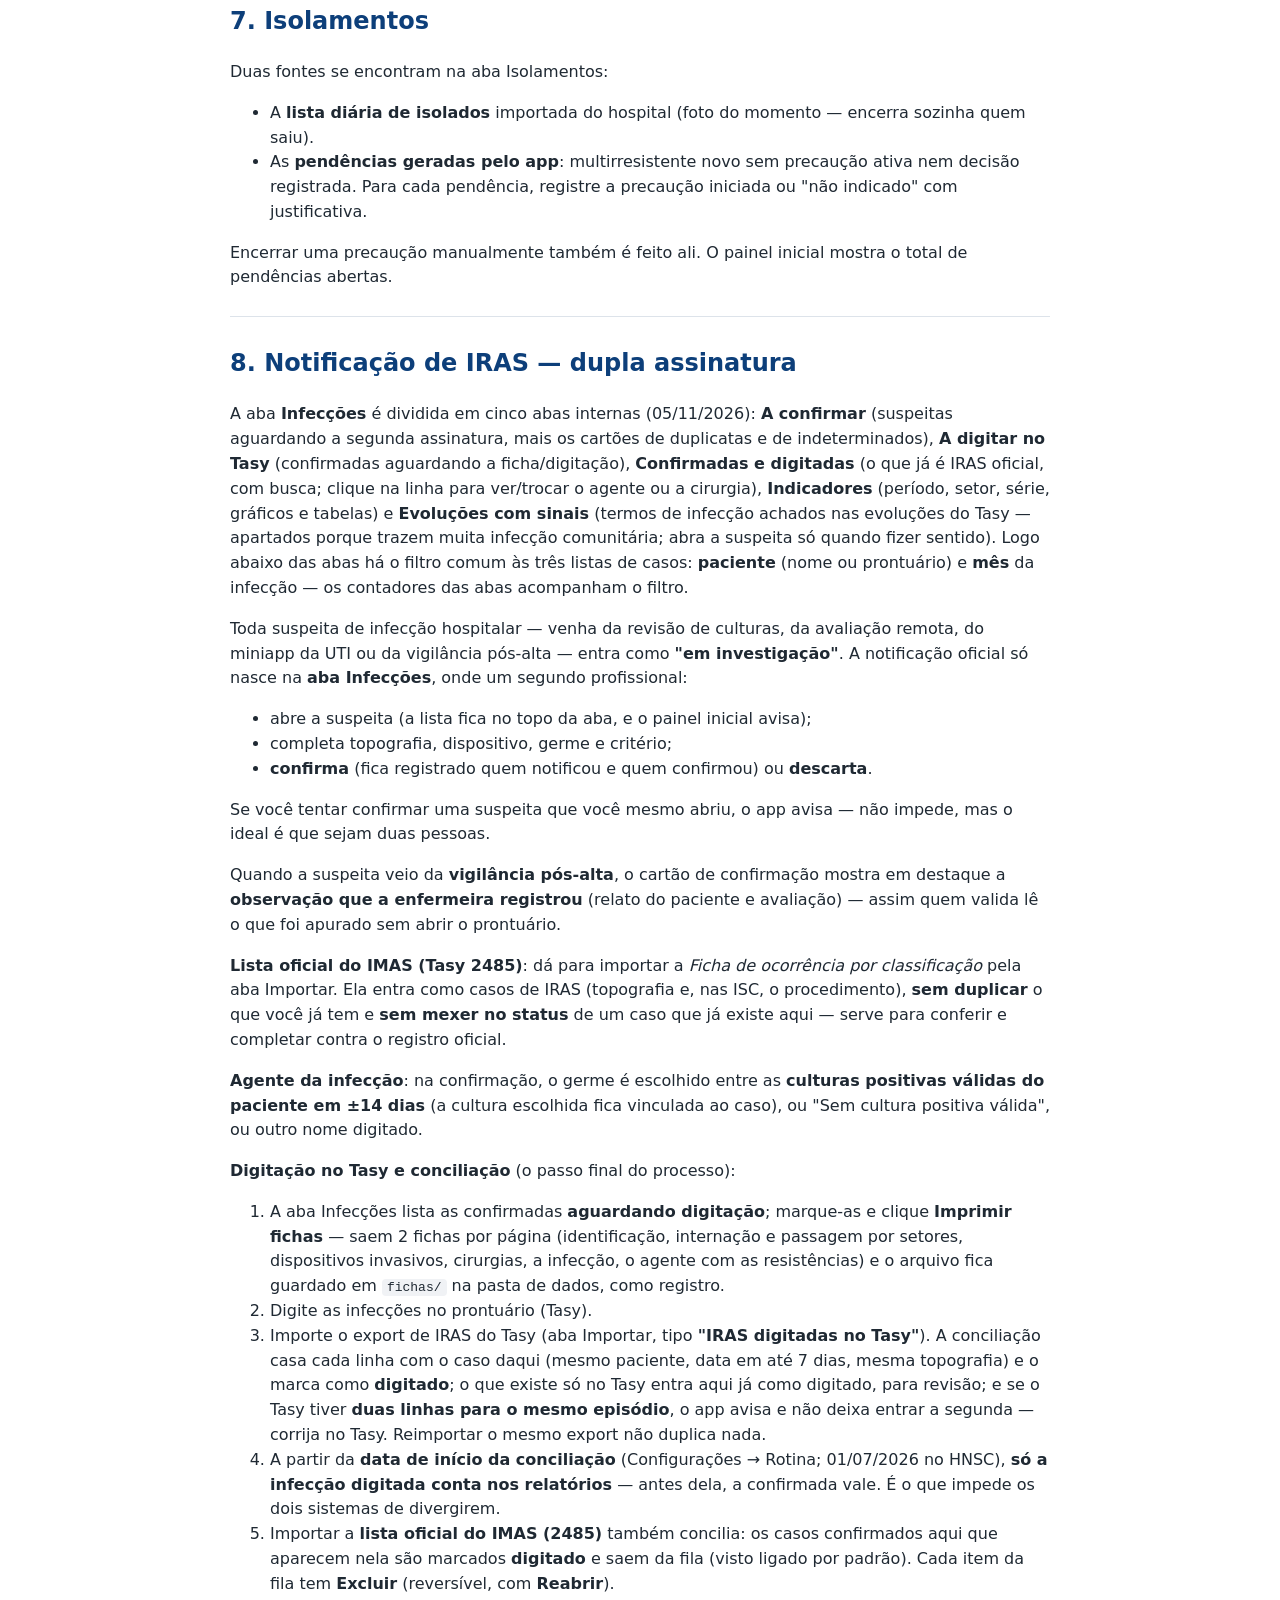
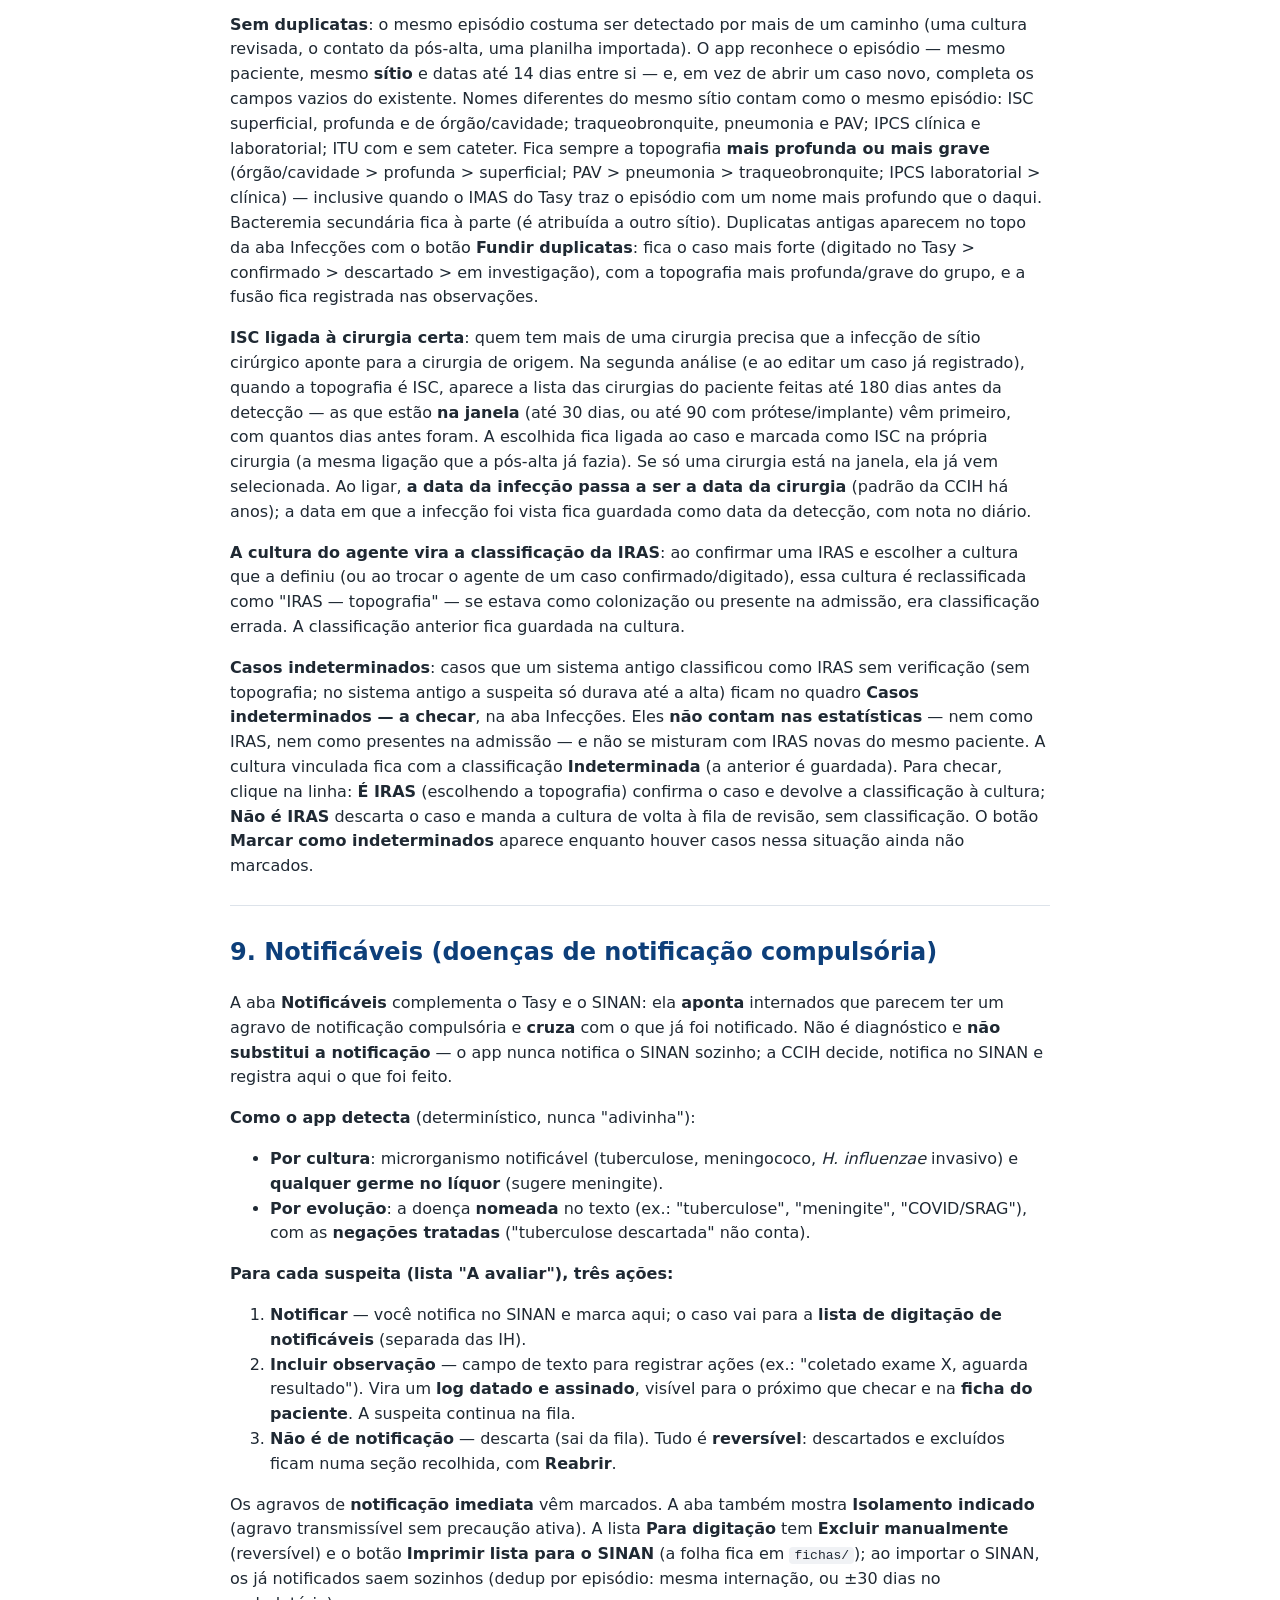
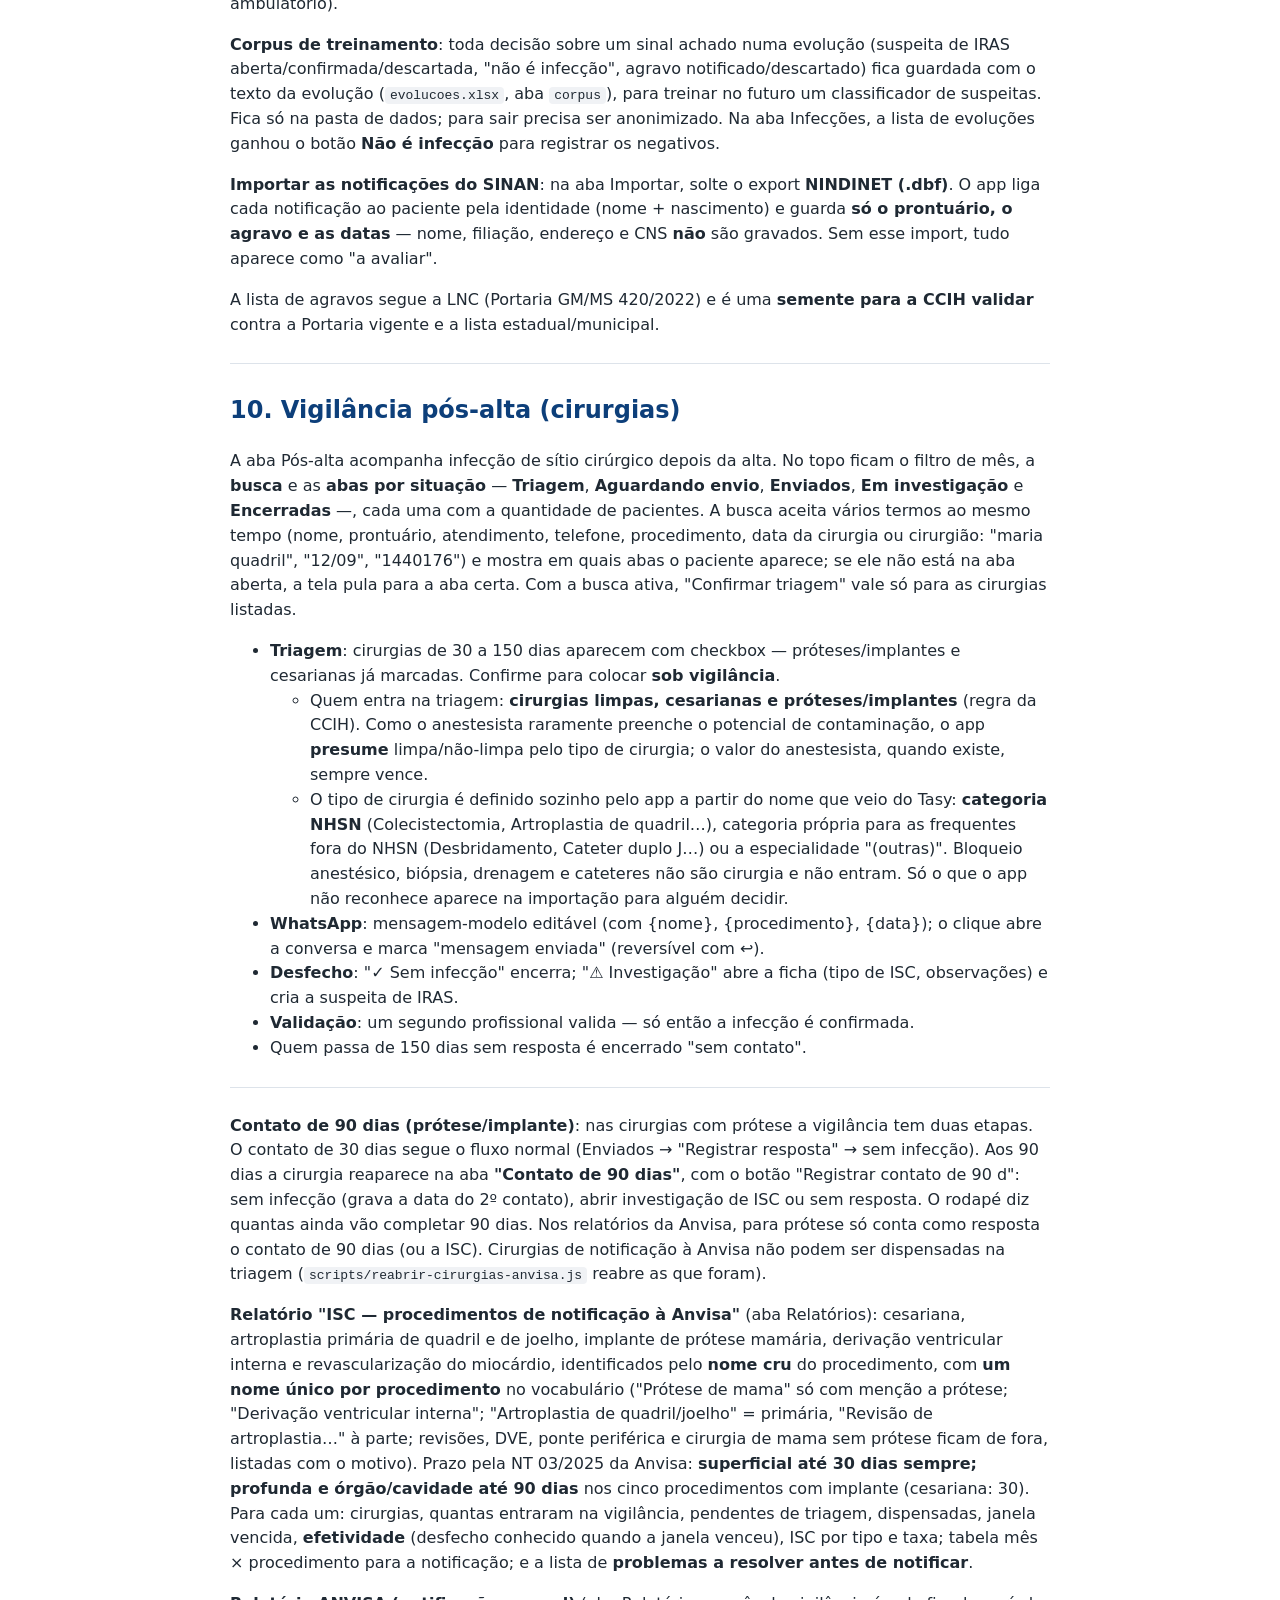
==== commit 99f72d4c: "Importar: leitor dos checklists de bundle do Tasy (1116 CVC/SVD e 2166 PAV) — aba checklists em disp" ====
--- a/MANUAL-DO-USUARIO.html
+++ b/MANUAL-DO-USUARIO.html
@@ -106,7 +106,7 @@
 <li><strong>Evoluções (Tasy 2394)</strong> — colunas "Ie evolucao clinica", "Dt evolucao", "Ds evolucao". <em>Atenção: o 2362 é a análise de antibióticos, não as evoluções.</em></li>
 <li><strong>Sinais vitais (Tasy 2411)</strong> — uma linha por aferição (PA, FC, FR, temperatura, SatO2); alimenta a visita à UTI e os "vitais alterados" do dossiê.</li>
 <li><strong>Isolamentos (Tasy 1042)</strong>.</li>
-<li><strong>Bundles — CVC/SVD (1116) e PAV (2166)</strong>.</li>
+<li><strong>Checklists de bundle — CVC/SVD (1116) e PAV (2166)</strong> — reconhecidos sozinhos: uma linha por avaliação de checklist feita à beira do leito (atendimento, data/hora, avaliador, leito, setor). Entram em <code>dispositivos.xlsx</code>, aba <code>checklists</code>, sem duplicar; o prontuário vem do censo pelo atendimento. Aparecem na ficha do paciente e no cartão "Checklists de bundle" da aba UTI. Se o relatório vier só com o quadro "Taxa de conformidade" e nenhuma avaliação, o app avisa que veio vazio — confira período e filtro de setor no Tasy.</li>
 <li><strong>Análise de antibióticos (Tasy 2362)</strong> — vem por atendimento, por isso <strong>depois</strong> do censo. Traz só as prescrições iniciadas nos últimos 2 dias, com o fim <strong>previsto</strong>.</li>
 <li><strong>Prescrições diárias de antimicrobianos (Tasy 2365)</strong> — tipo "Antibióticos prescritos" (perfil "Antibióticos (1)"), mapeando também "Nr dia util" → "Dia de terapia (Tasy)". Uma linha por prescrição do dia, com dose: é o que diz quando um esquema <strong>parou</strong> e corta o fim previsto do 2362. Sem ele, um antibiótico suspenso e reiniciado dias depois aparece como um curso só, e a aba Antibióticos avisa que o diário está parado.</li>
 <li><strong>IRAS para conciliação (Tasy 2485)</strong> — por último: casa com os pacientes e casos já carregados.</li>
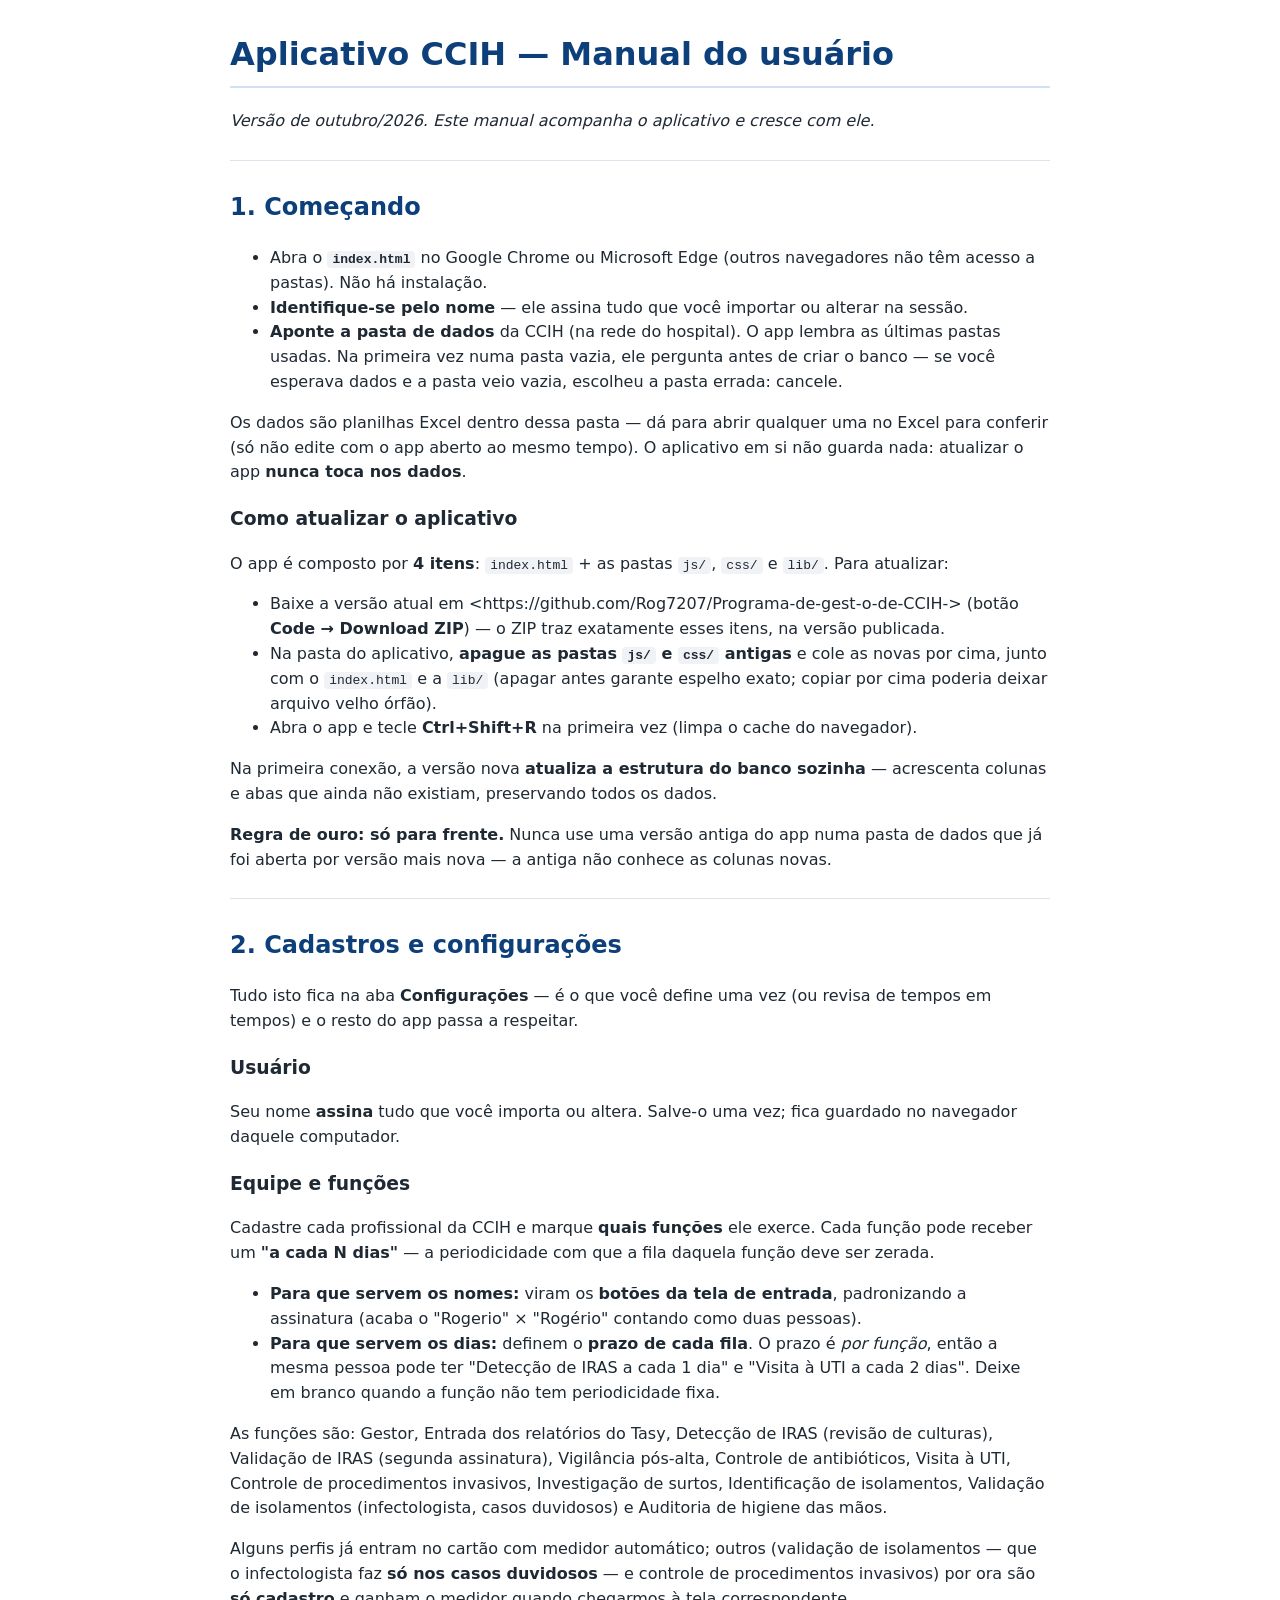
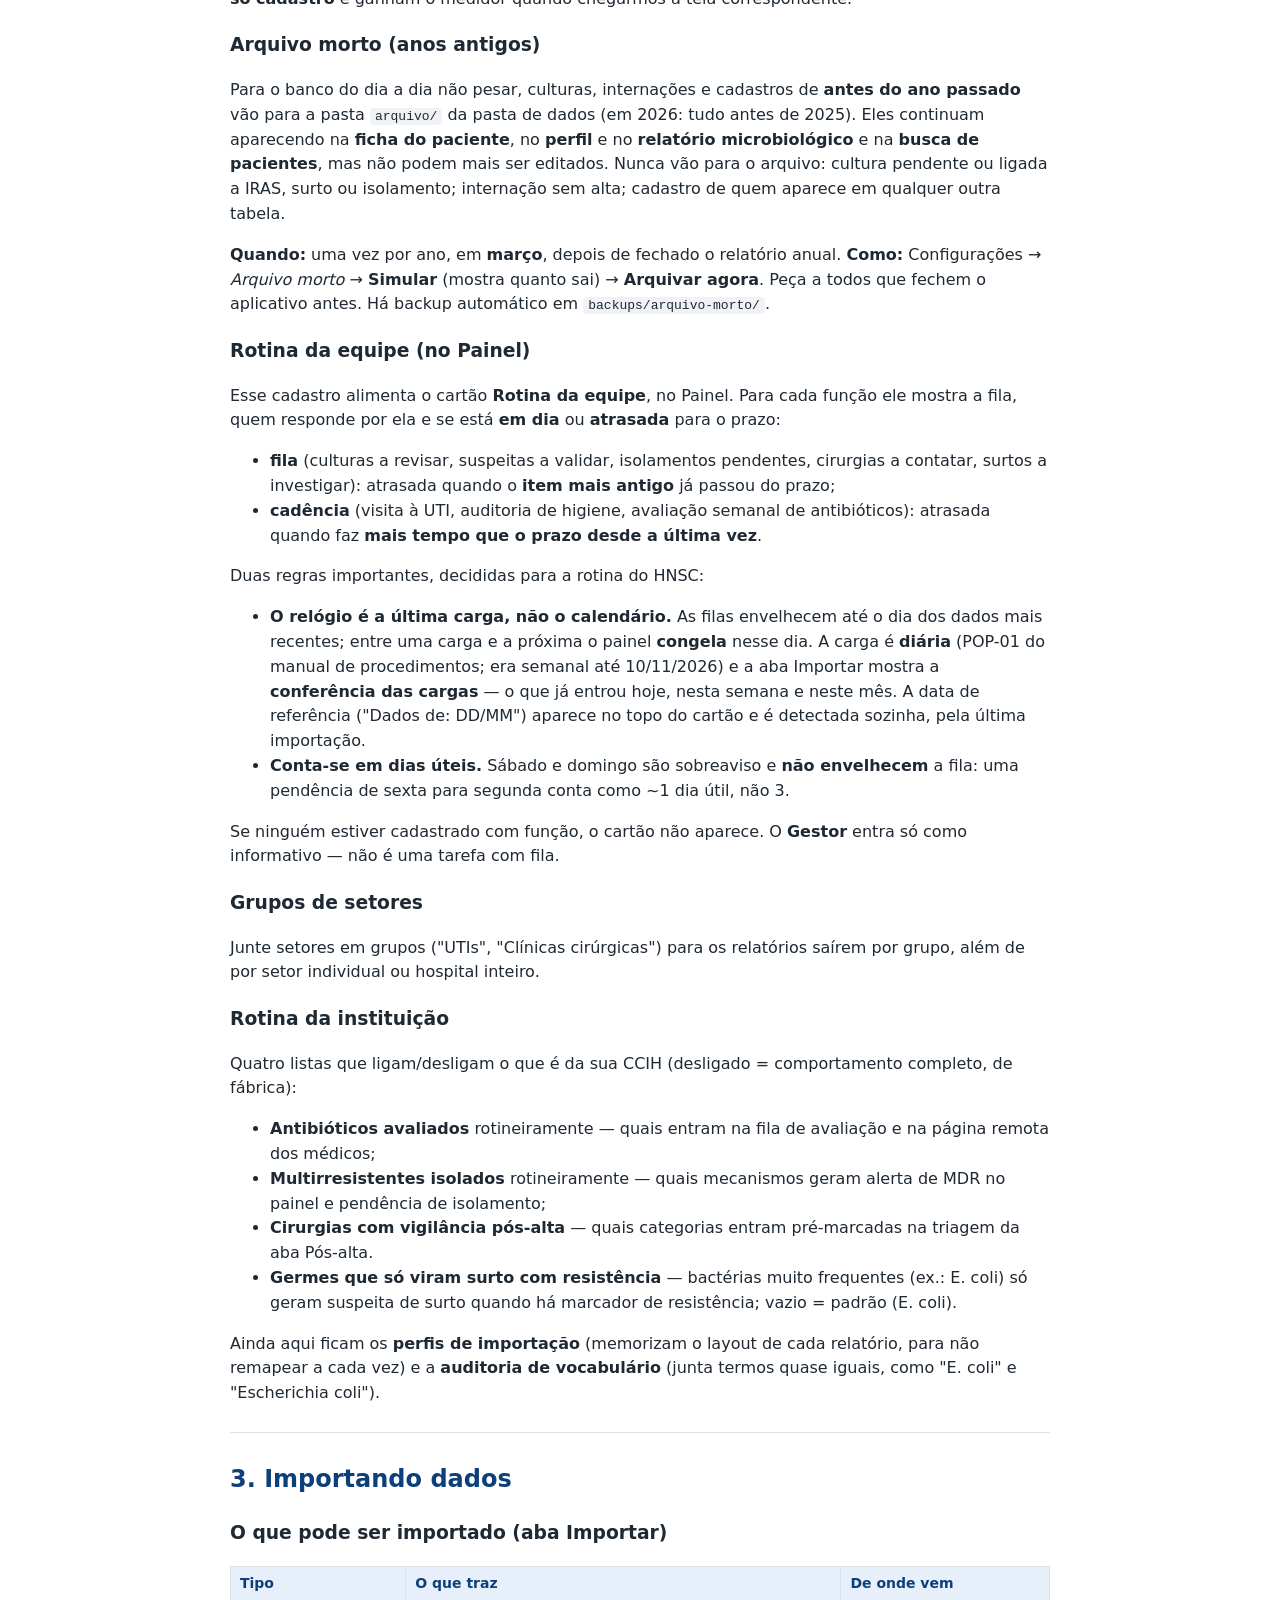
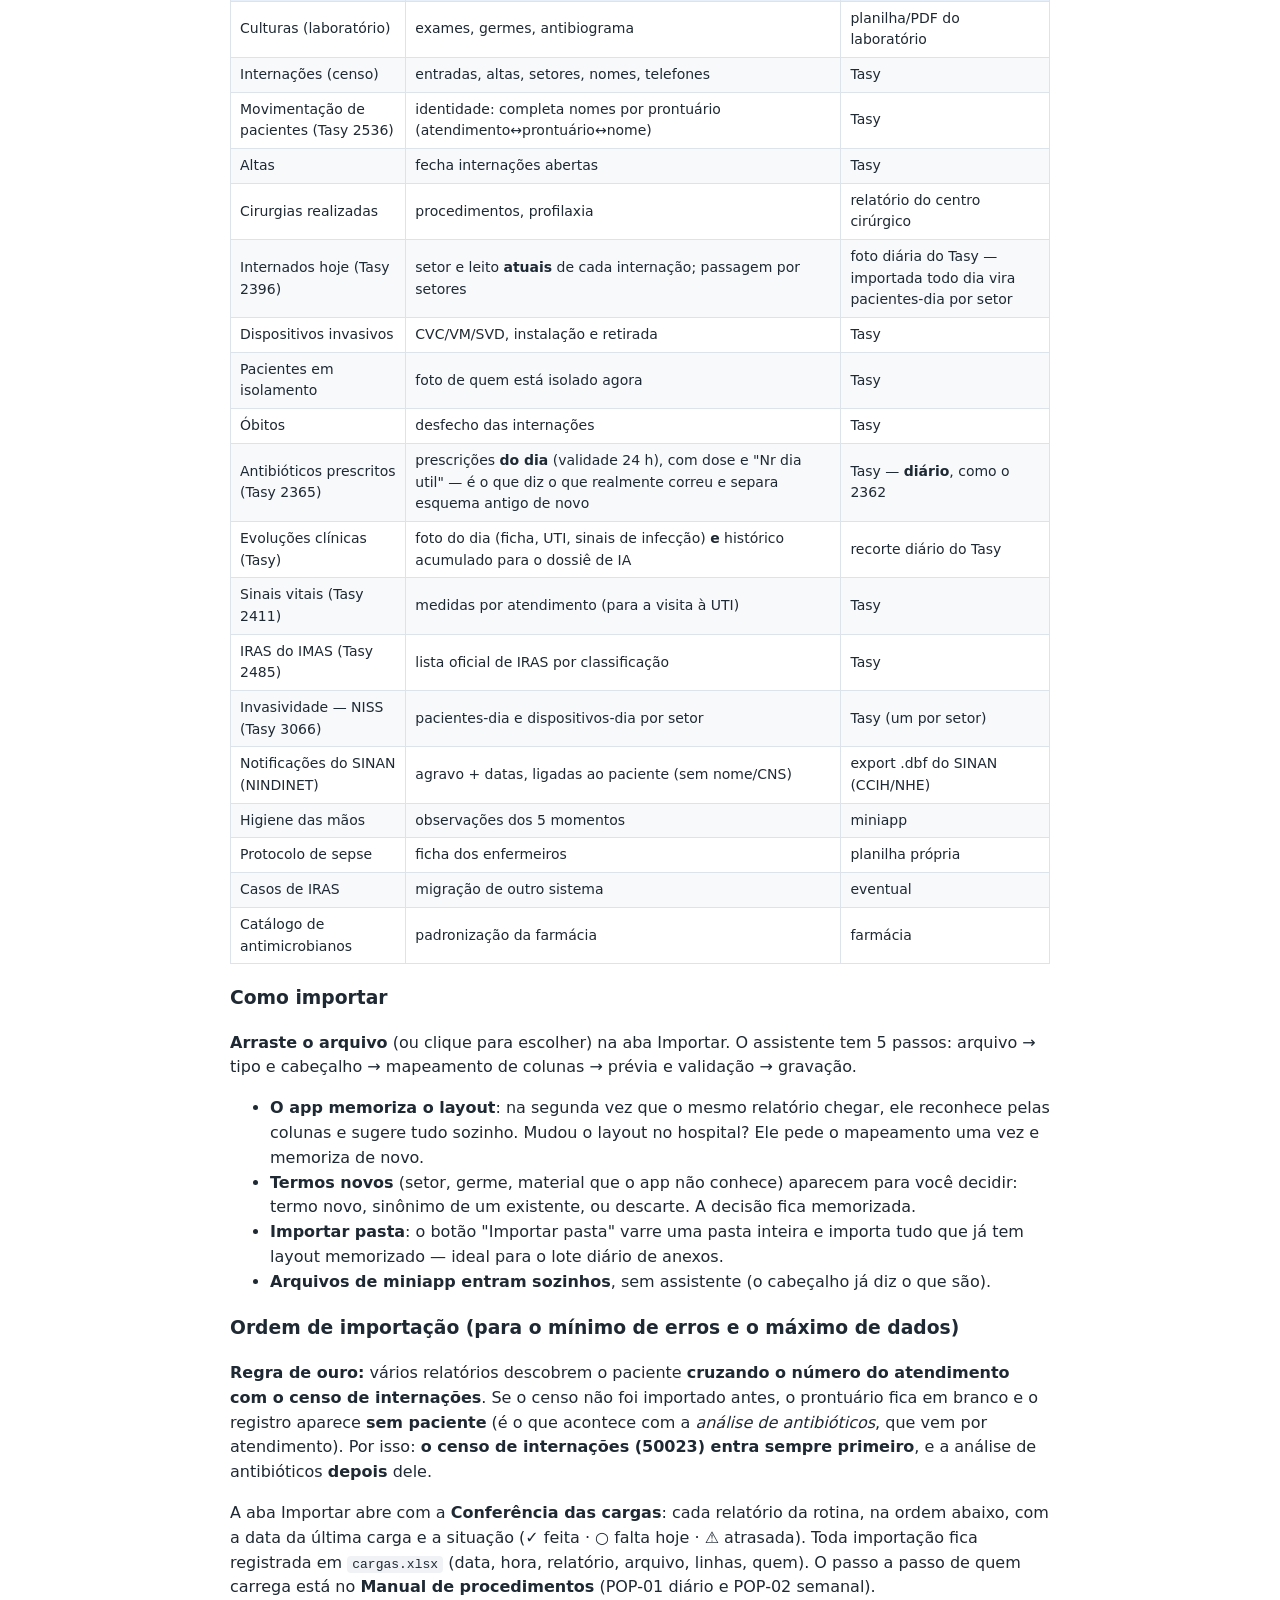
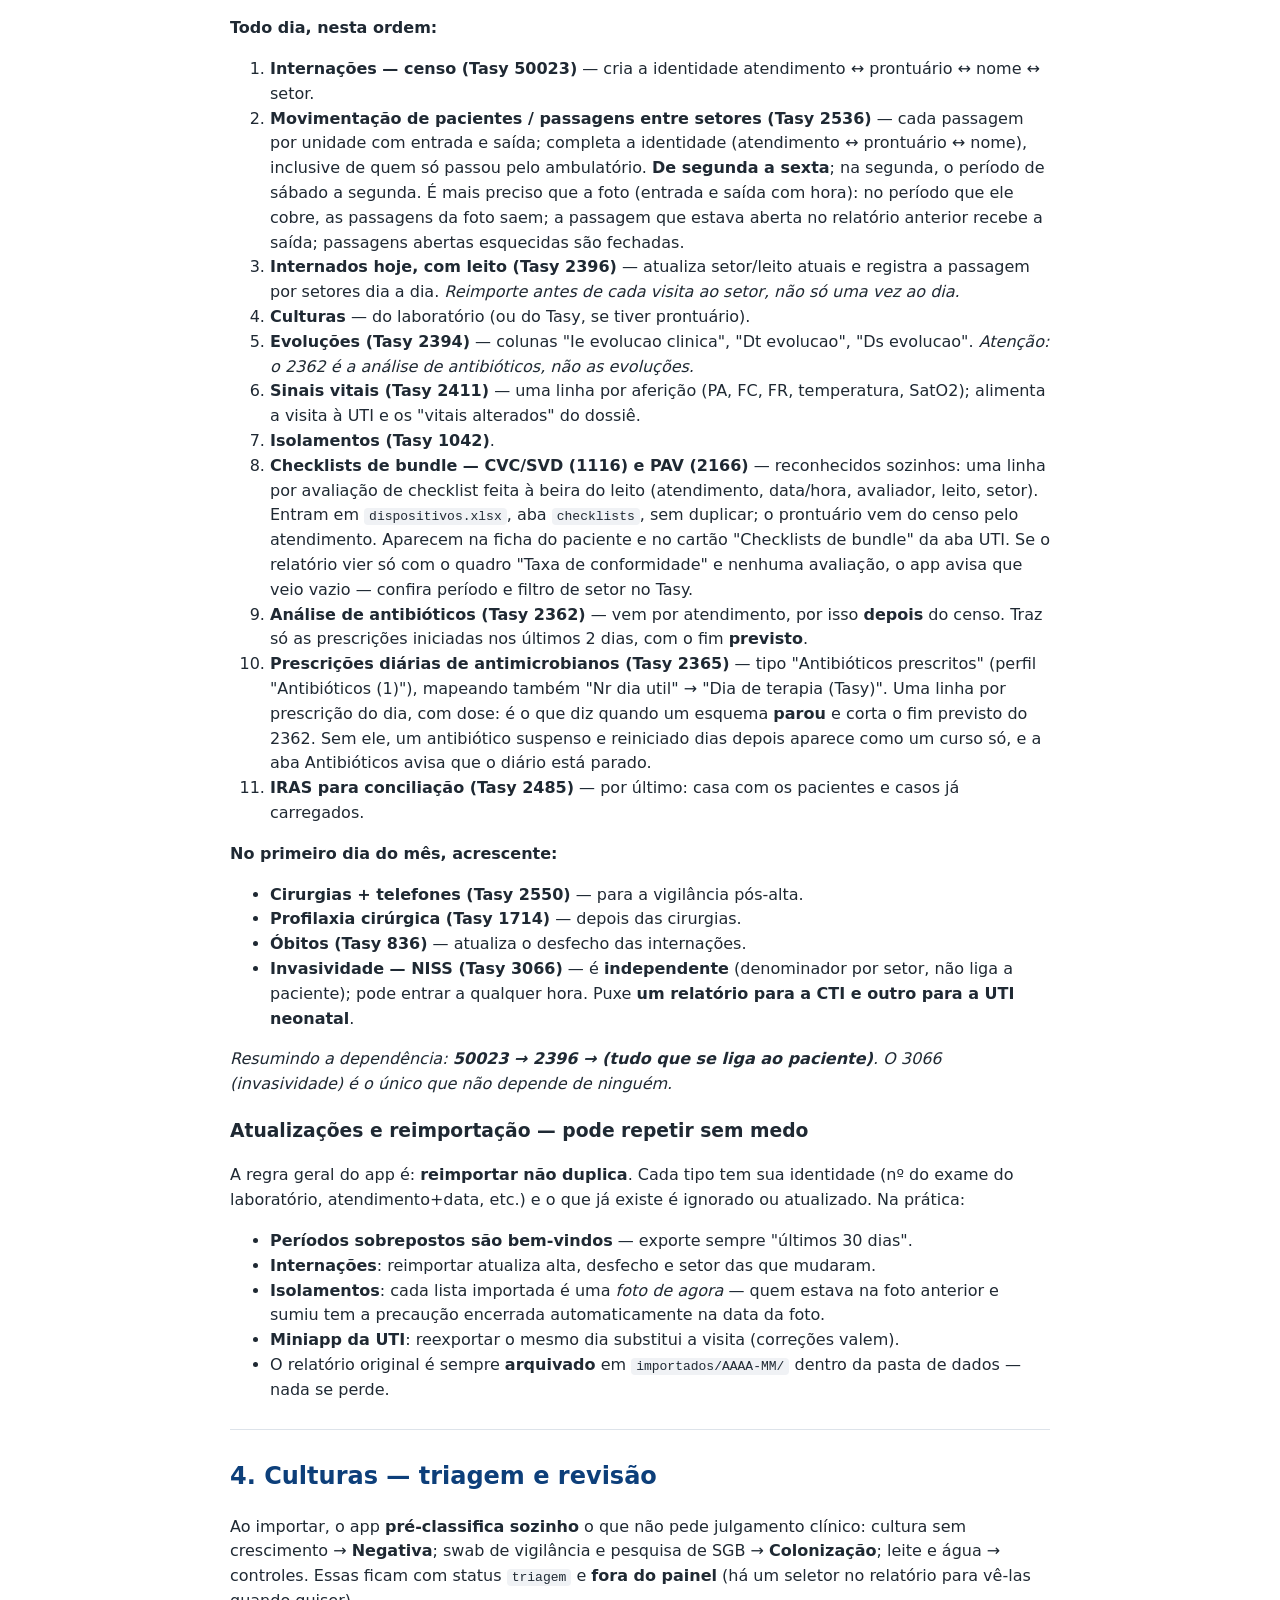
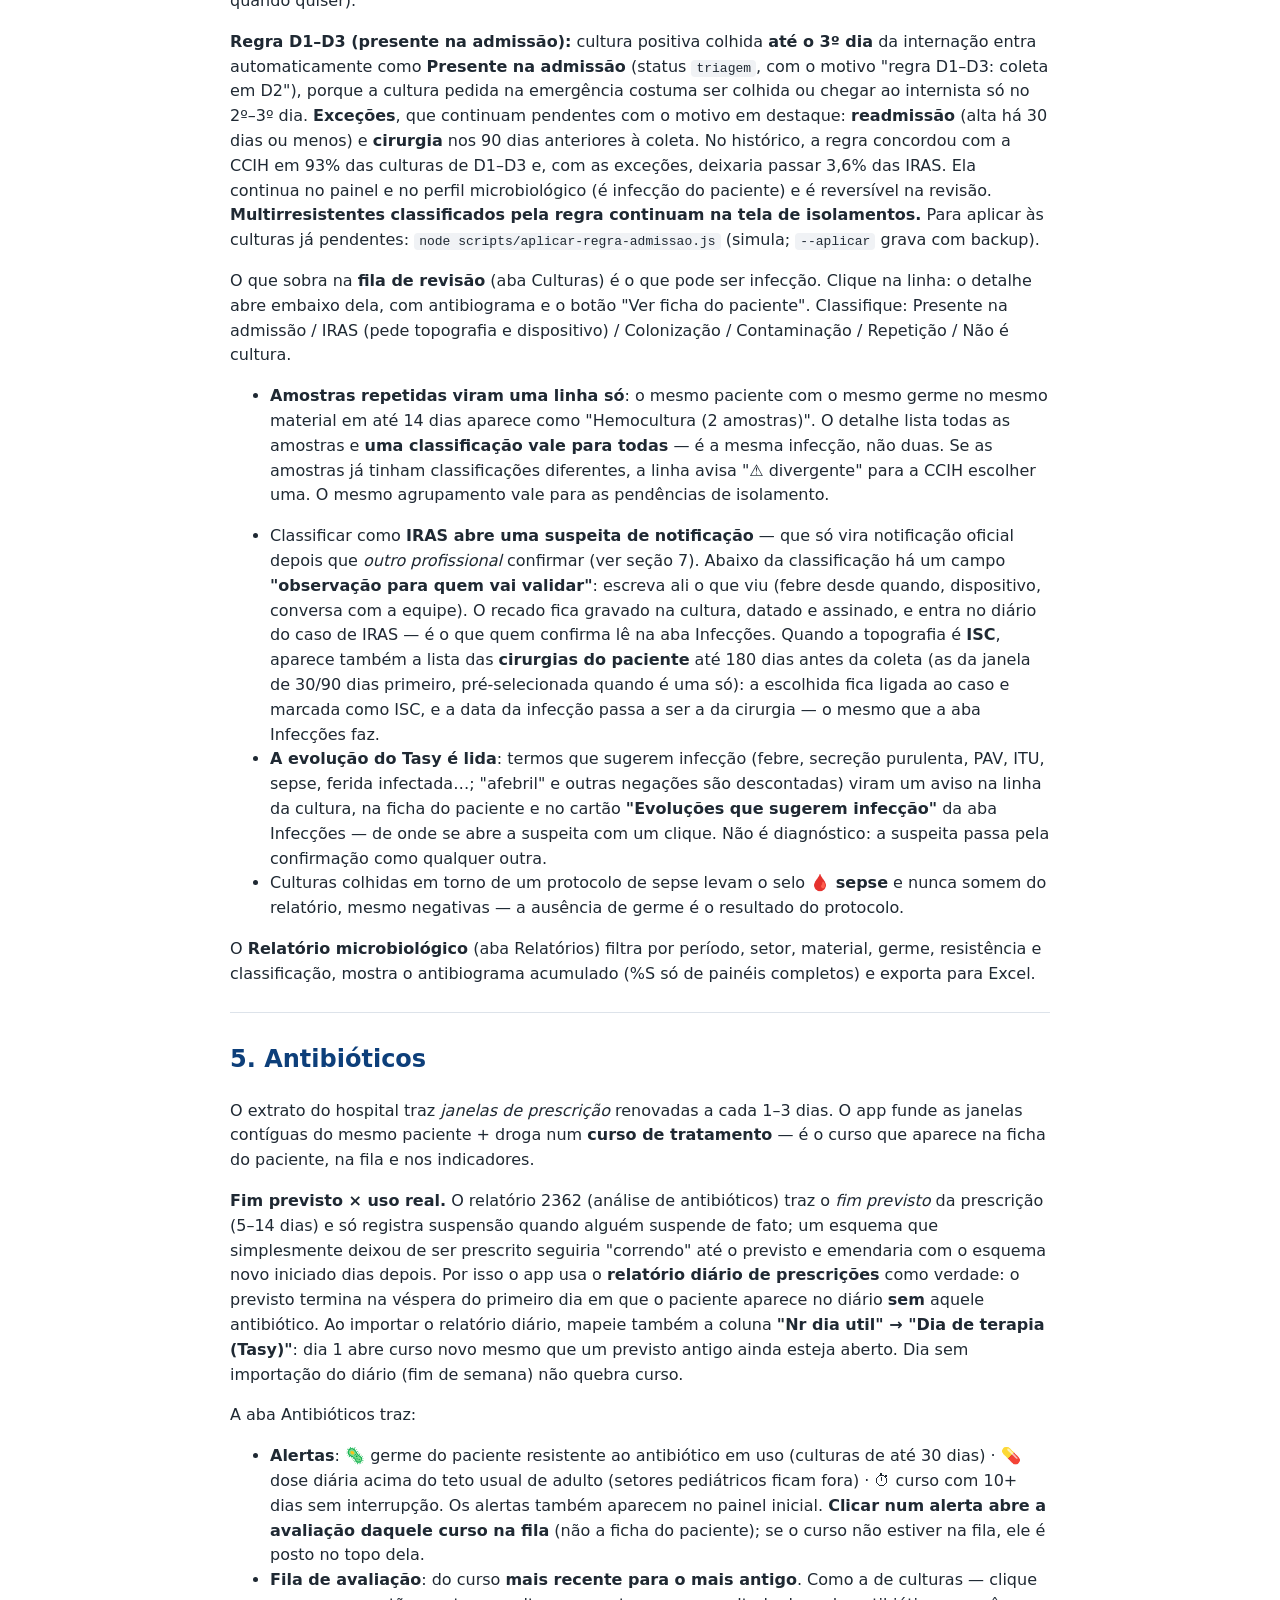
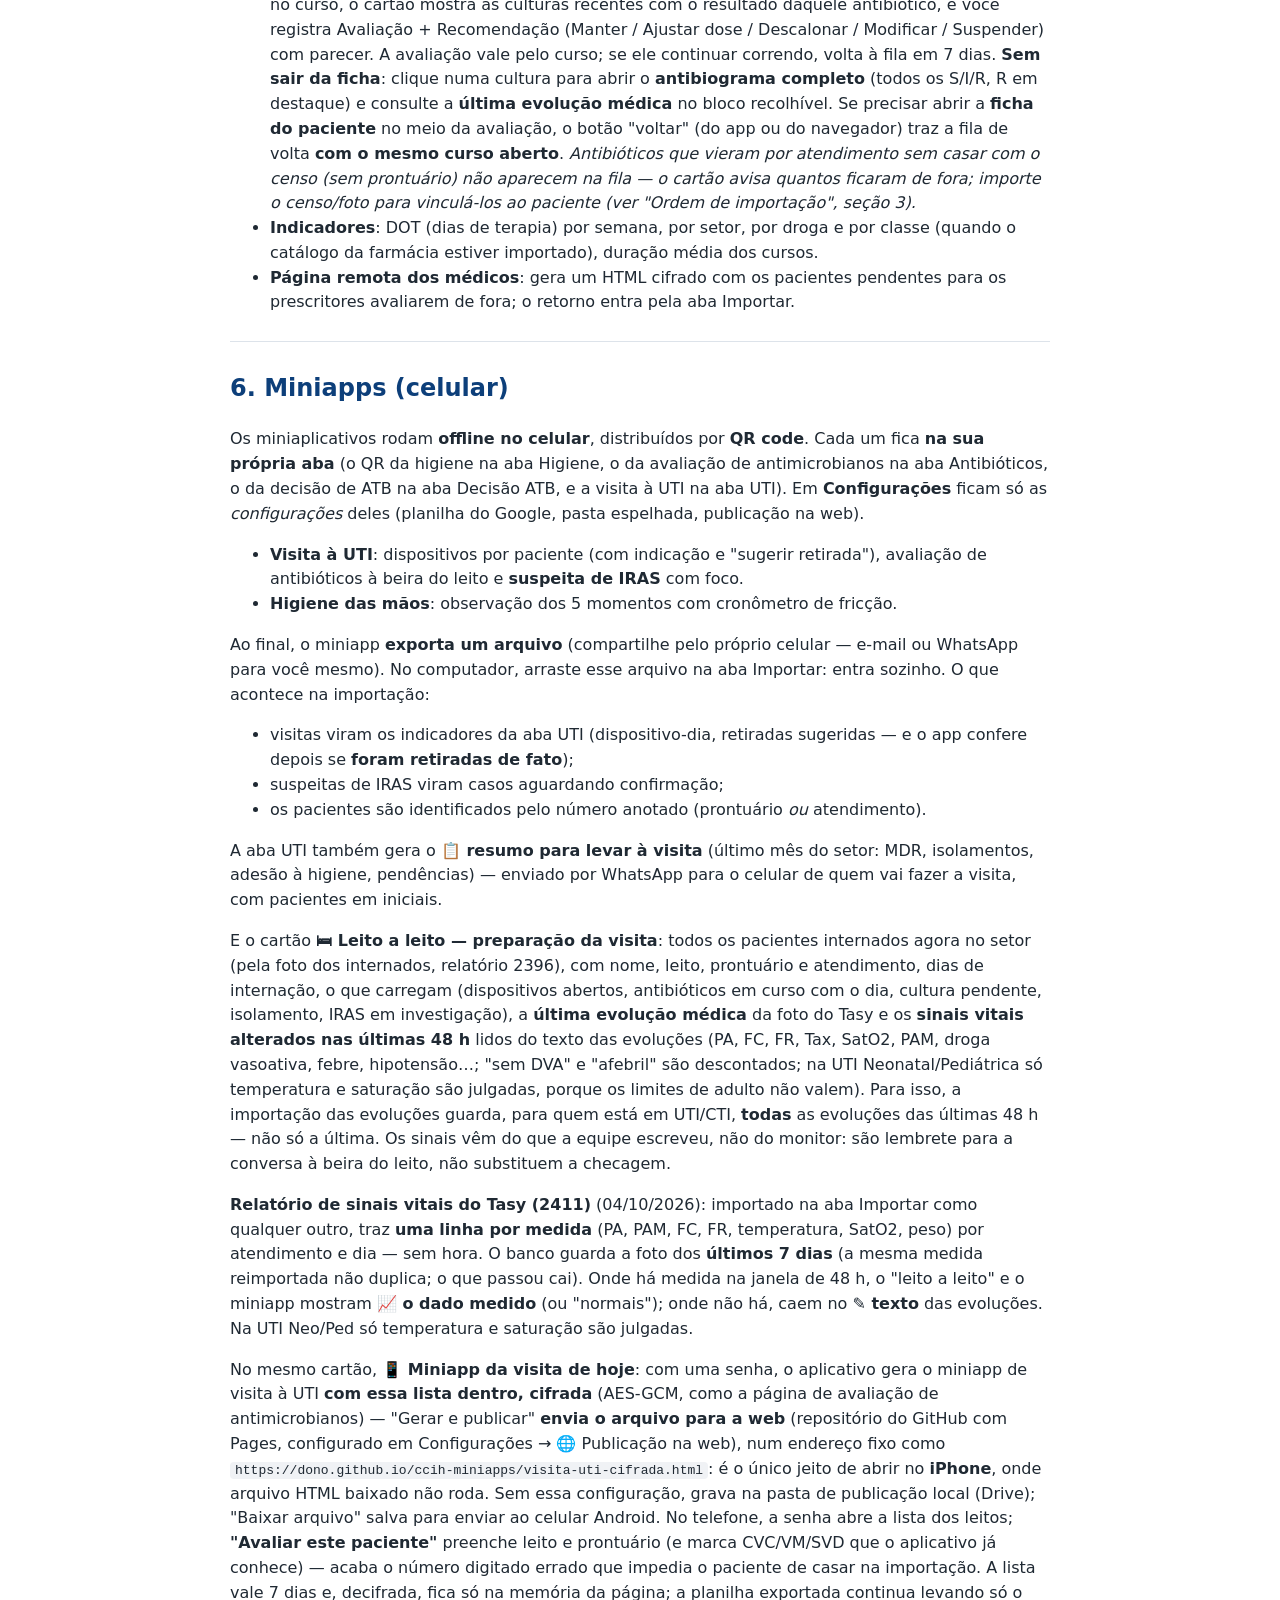
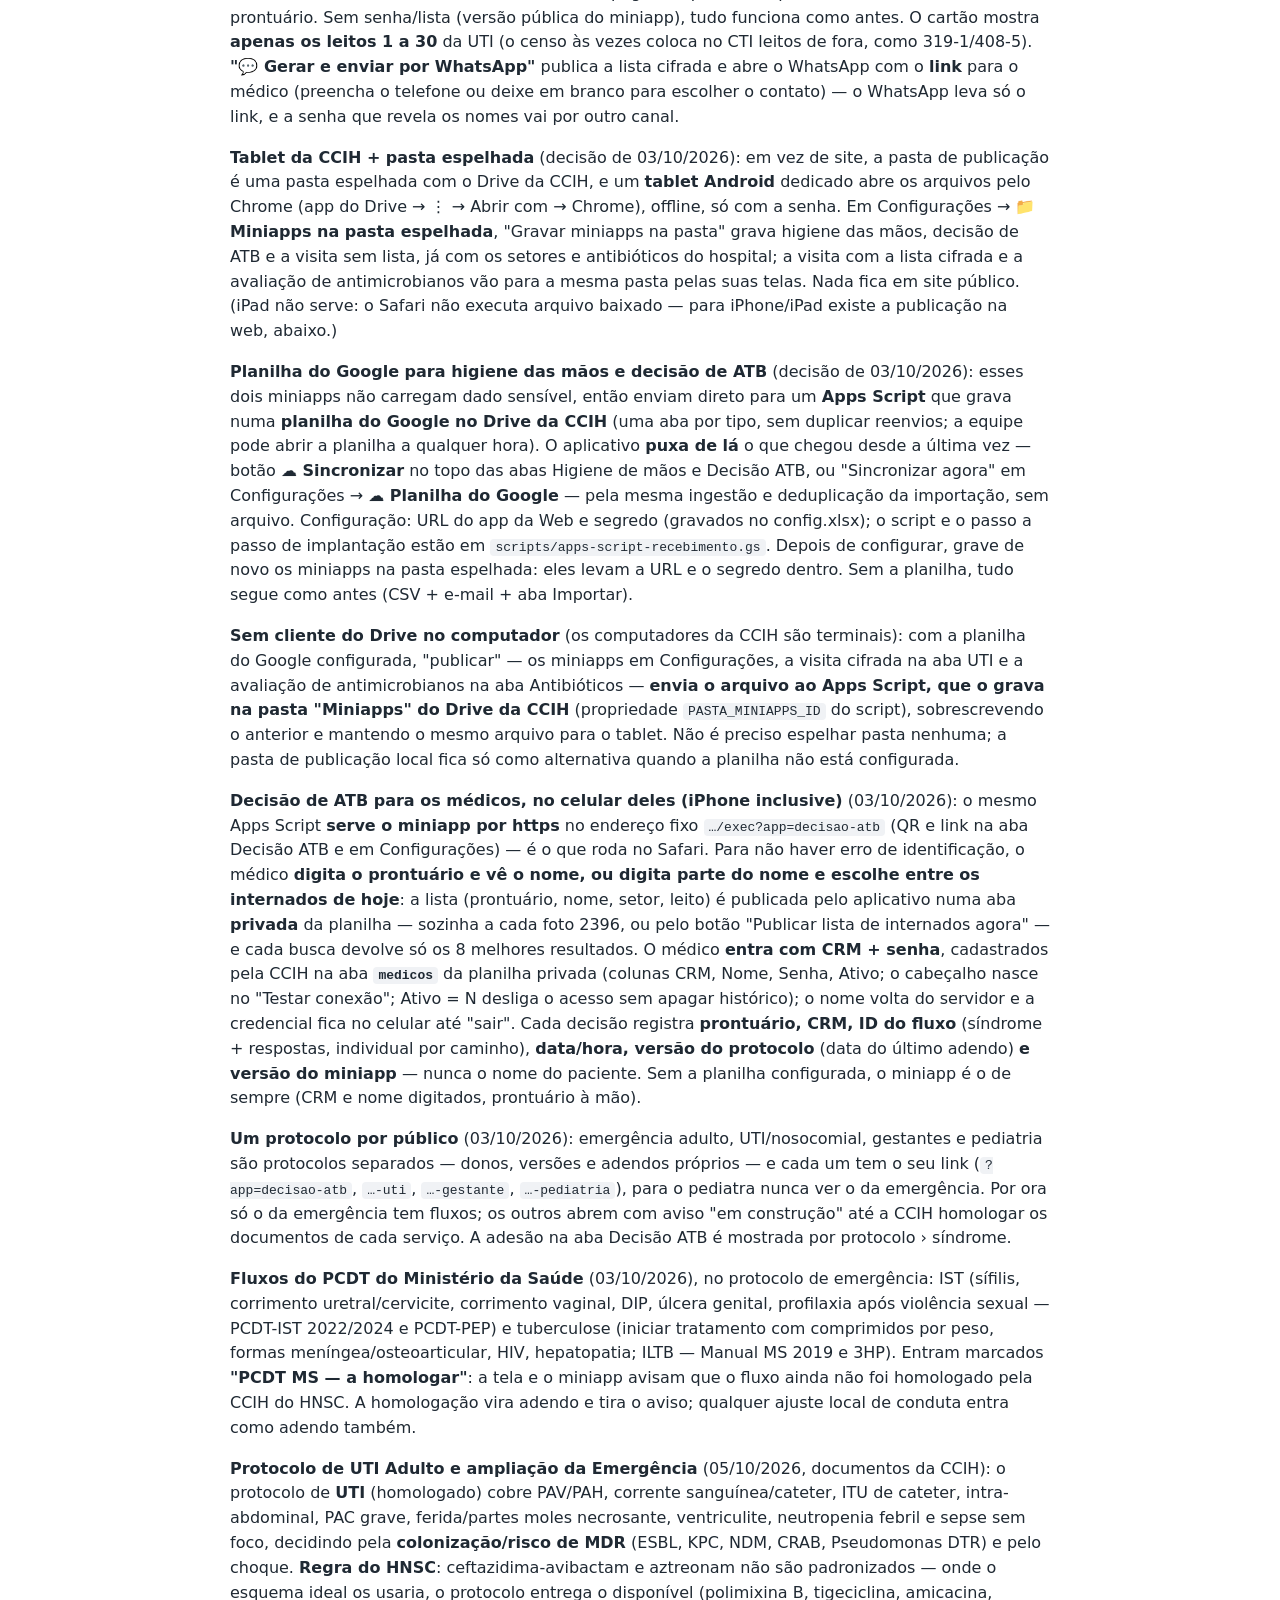
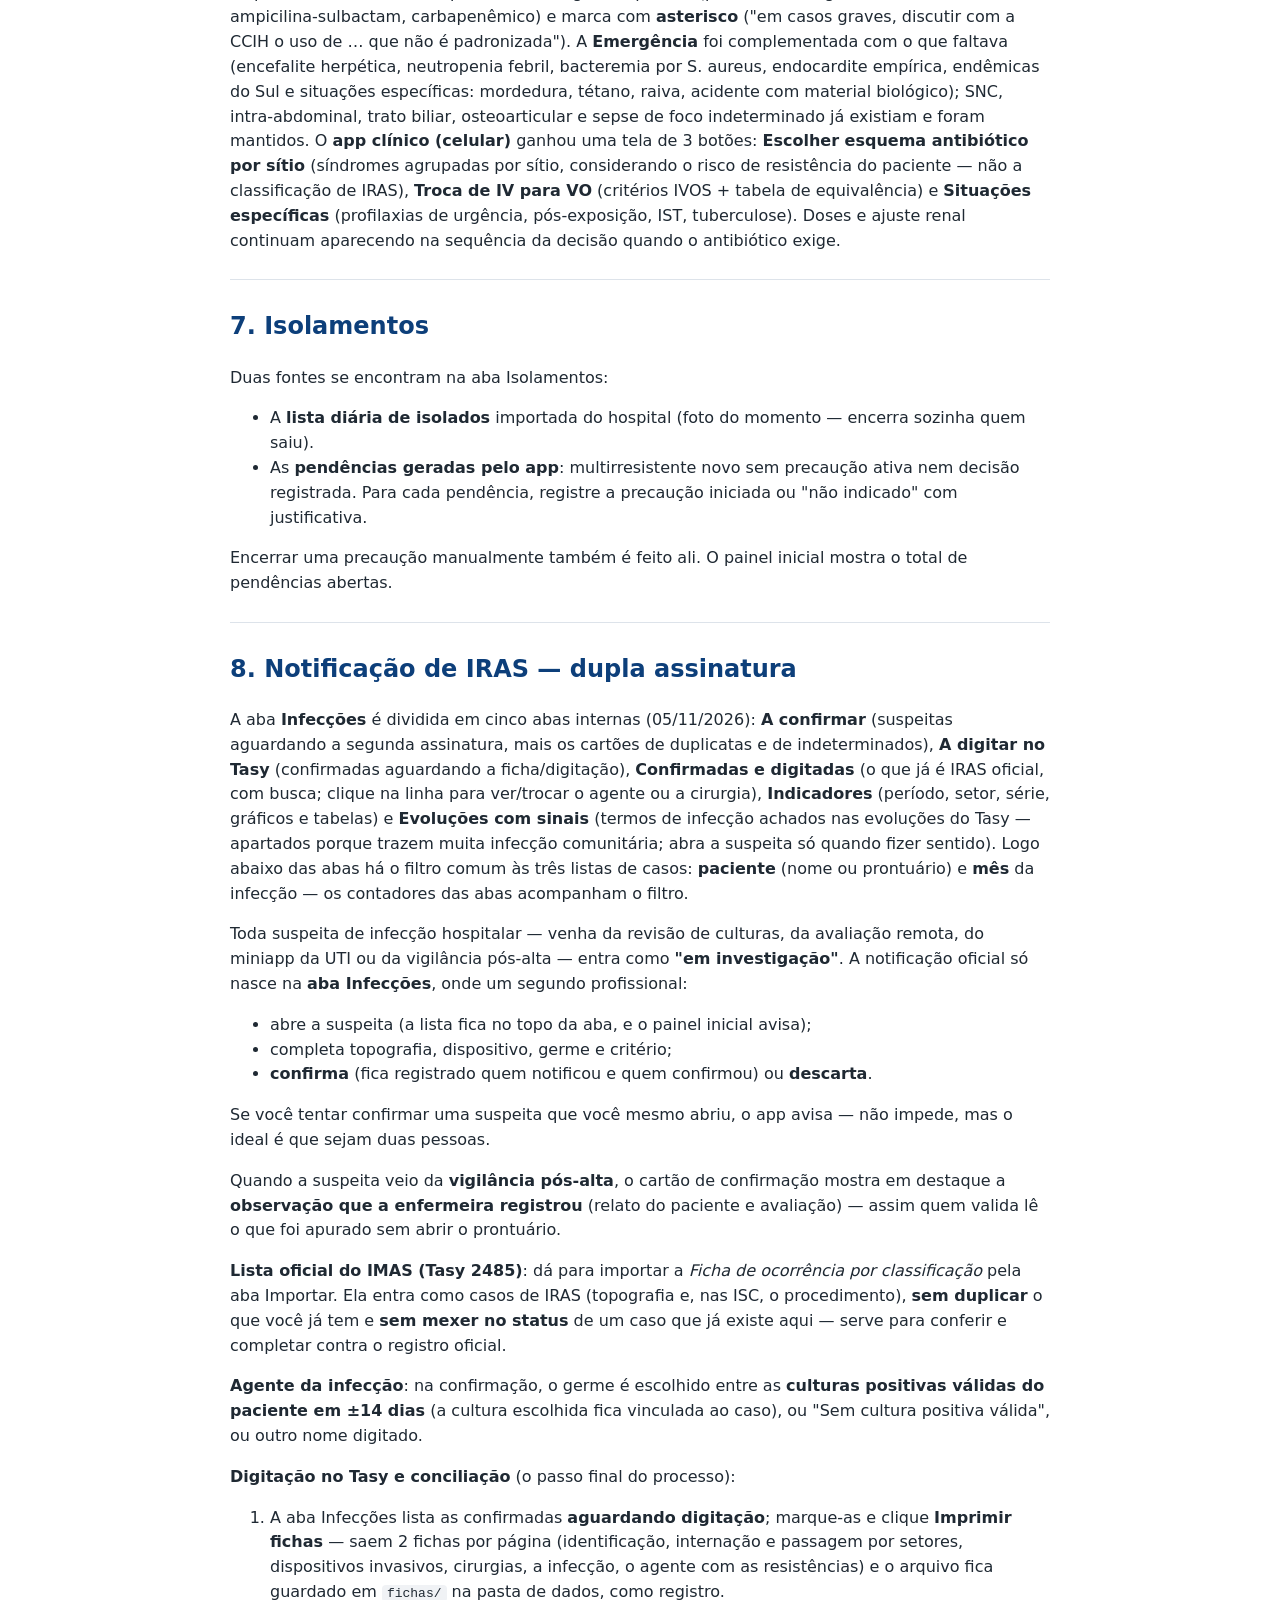
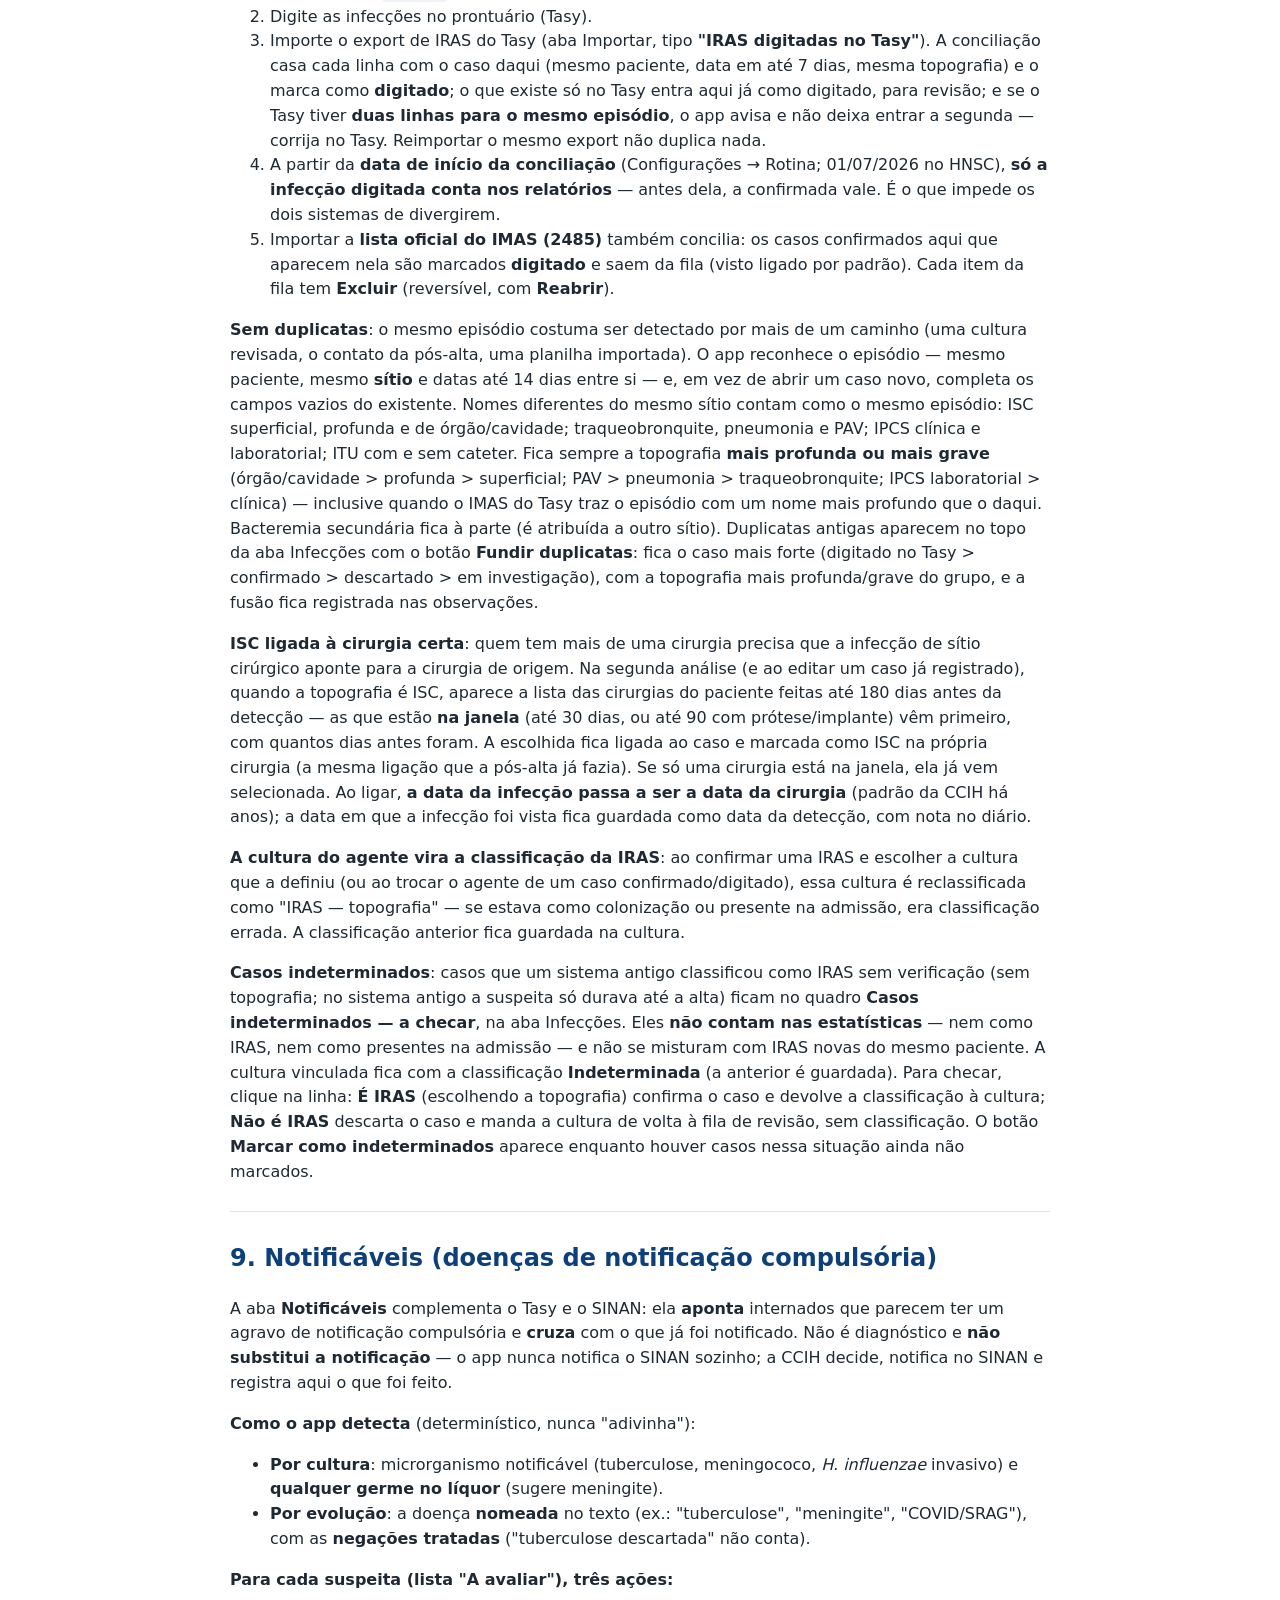
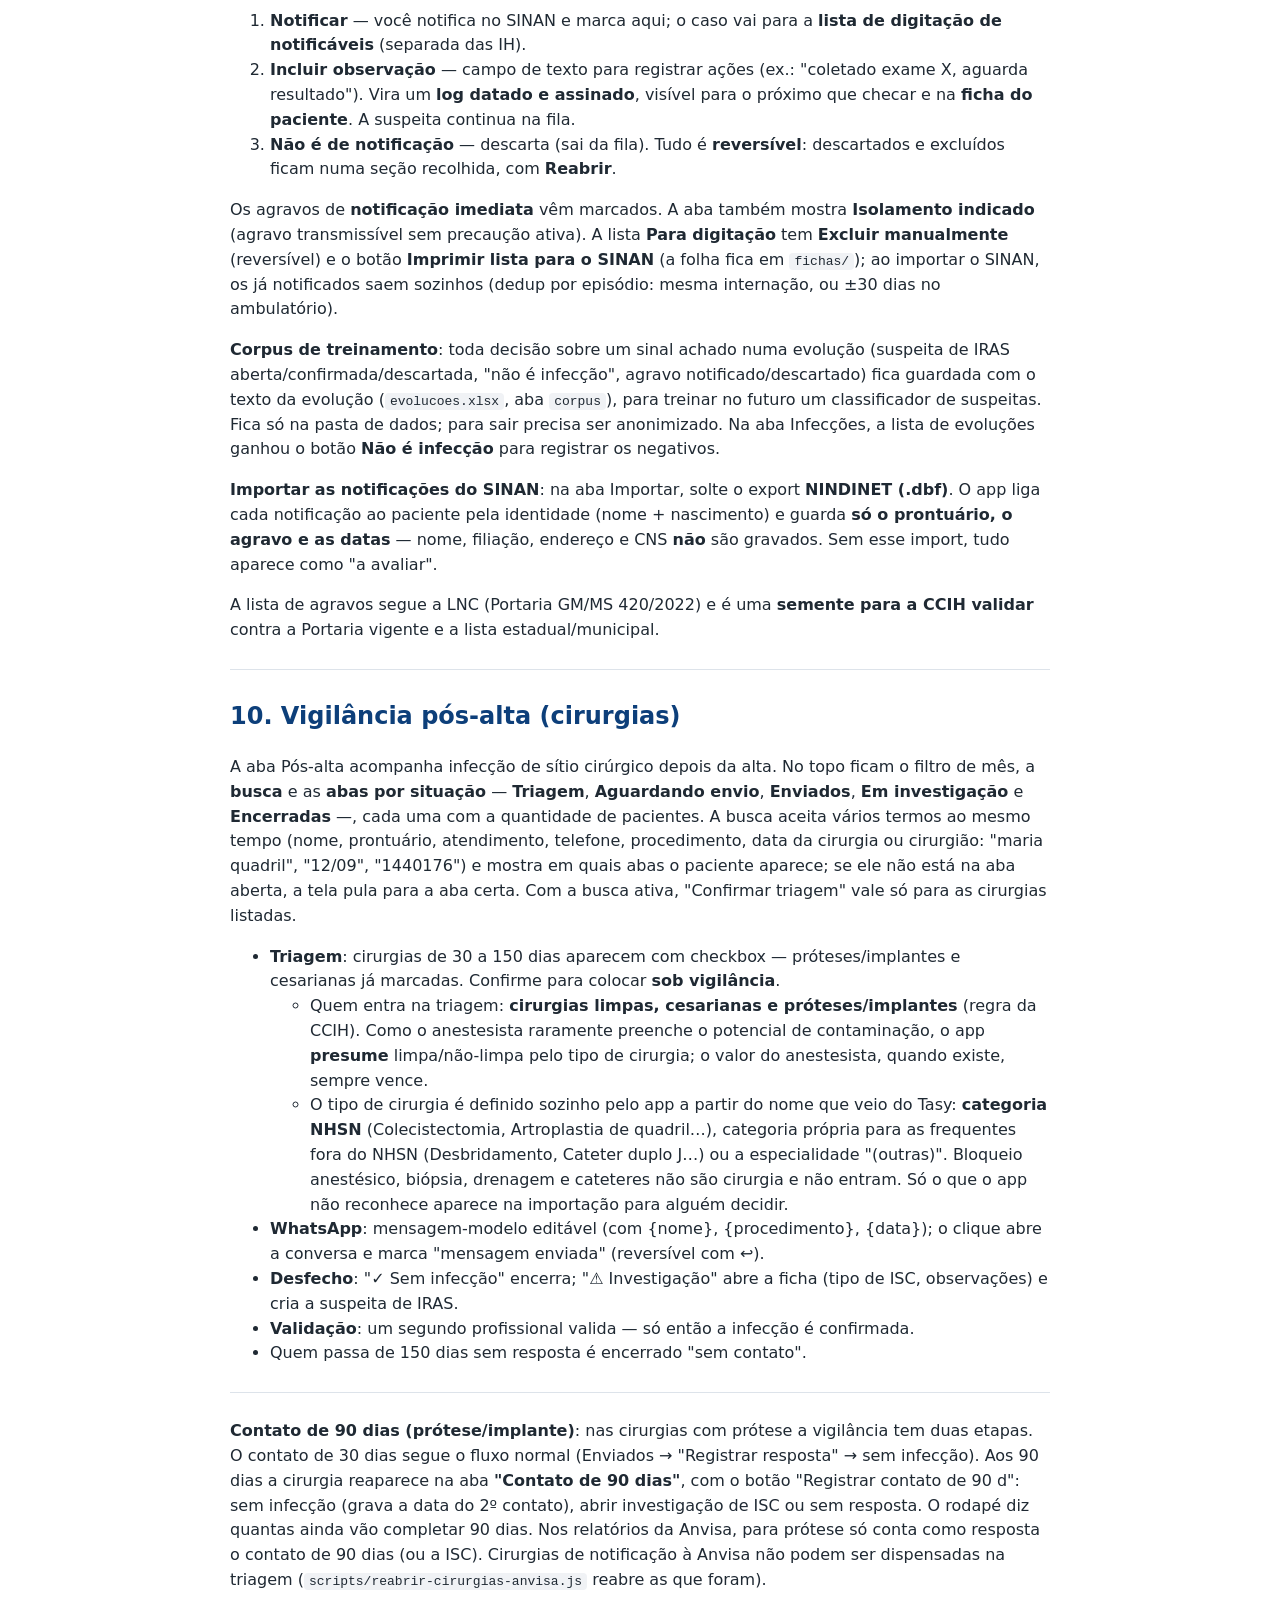
==== commit b5cade6d: "Manual (HTML): seção do arquivo morto Co-Authored-By: Claude Opus 5.5 <noreply@anthropic.com>" ====
--- a/MANUAL-DO-USUARIO.html
+++ b/MANUAL-DO-USUARIO.html
@@ -39,6 +39,9 @@
 </ul>
 <p>As funções são: Gestor, Entrada dos relatórios do Tasy, Detecção de IRAS (revisão de culturas), Validação de IRAS (segunda assinatura), Vigilância pós-alta, Controle de antibióticos, Visita à UTI, Controle de procedimentos invasivos, Investigação de surtos, Identificação de isolamentos, Validação de isolamentos (infectologista, casos duvidosos) e Auditoria de higiene das mãos.</p>
 <p>Alguns perfis já entram no cartão com medidor automático; outros (validação de isolamentos — que o infectologista faz <strong>só nos casos duvidosos</strong> — e controle de procedimentos invasivos) por ora são <strong>só cadastro</strong> e ganham o medidor quando chegarmos à tela correspondente.</p>
+<h3>Arquivo morto (anos antigos)</h3>
+<p>Para o banco do dia a dia não pesar, culturas, internações e cadastros de <strong>antes do ano passado</strong> vão para a pasta <code>arquivo/</code> da pasta de dados (em 2026: tudo antes de 2025). Eles continuam aparecendo na <strong>ficha do paciente</strong>, no <strong>perfil</strong> e no <strong>relatório microbiológico</strong> e na <strong>busca de pacientes</strong>, mas não podem mais ser editados. Nunca vão para o arquivo: cultura pendente ou ligada a IRAS, surto ou isolamento; internação sem alta; cadastro de quem aparece em qualquer outra tabela.</p>
+<p><strong>Quando:</strong> uma vez por ano, em <strong>março</strong>, depois de fechado o relatório anual. <strong>Como:</strong> Configurações → <em>Arquivo morto</em> → <strong>Simular</strong> (mostra quanto sai) → <strong>Arquivar agora</strong>. Peça a todos que fechem o aplicativo antes. Há backup automático em <code>backups/arquivo-morto/</code>.</p>
 <h3>Rotina da equipe (no Painel)</h3>
 <p>Esse cadastro alimenta o cartão <strong>Rotina da equipe</strong>, no Painel. Para cada função ele mostra a fila, quem responde por ela e se está <strong>em dia</strong> ou <strong>atrasada</strong> para o prazo:</p>
 <ul>
@@ -252,7 +255,7 @@
 <li><strong>Painel</strong> — alertas do dia (surtos, MDR 10 dias, antimicrobianos, suspeitas de IRAS, pendências), o cartão <strong>Rotina da equipe</strong> (ver seção 2) e gráficos rápidos.</li>
 <li><strong>Pacientes</strong> — cadastro, busca e unificação de registros provisórios do laboratório.</li>
 <li><strong>Pendências</strong> (por paciente, 10/11/2026) — tudo que está aberto para a equipe decidir, agrupado por paciente (pela identidade, não pelo prontuário): culturas a revisar, cursos de antibiótico a avaliar, suspeitas de IRAS a confirmar e isolamentos a decidir. Lista à esquerda do mais prioritário (UTI, multirresistente, quantidade e idade das pendências) para o menos, e <strong>internados antes de quem já teve alta</strong>; à direita a ficha com o contexto comum (antibióticos em curso, culturas de 30 dias com antibiograma, última evolução médica) e um bloco por pendência. <strong>Fase atual (em teste): cultura e antibiótico são decididos aqui</strong> — cada bloco traz o mesmo formulário da aba de origem, com "— sem decisão —" como primeira opção; <strong>"Salvar e próximo paciente"</strong> grava só os blocos marcados (mesmo registro das abas Culturas e Antibióticos, que continuam funcionando) e abre o paciente seguinte. Suspeita de IRAS e isolamento ainda são decididos nas abas de origem (botão no bloco). Regra "uma pendência, um registro": a mesma pessoa avaliando o mesmo curso de antibiótico no mesmo dia por dois caminhos atualiza a avaliação em vez de duplicá-la.</li>
-<li><strong>Reunião da CCIH</strong> — indicadores em formato de apresentação (um slide por tema, setas para avançar), na ordem decidida pela CCIH em 21/10/2026: (1) <strong>IRAS do mês</strong> — taxa por 1.000 pacientes-dia, número de casos e barras por sítio; (2) <strong>IRAS por mês</strong> nos últimos 12 meses (colunas); (3) <strong>Dispositivos</strong> no CTI — taxa de utilização (dias de dispositivo ÷ pacientes-dia do NISS) e densidade de IRAS por 1.000 dias, o mês ao lado dos 6 meses anteriores; (3b) <strong>comparação com benchmarks externos</strong> — o trimestre fechado do hospital (IPCS, PAV e ITU por 1.000 dias de dispositivo na UTI adulto, utilização, ISC por 100 cirurgias por categoria, higiene das mãos, DDD da UTI) ao lado da Anvisa 2024 (média e percentis nacionais P50/P75/P90, com a posição do hospital em cores), do NHSN 2012 (UTI médico-cirúrgica de hospital-escola, EUA) e do INICC 2015–20, com as referências e links no rodapé do slide; (4) <strong>multirresistentes</strong> do trimestre; (5) <strong>consumo de antibióticos</strong> desde janeiro do ano; (6) <strong>avaliações de antibióticos na UTI adulto</strong> feitas na visita (miniapp): pacientes avaliados, antibióticos avaliados/modificados/suspensos, retiradas de sonda vesical e de cateter central recomendadas; (7) <strong>higiene das mãos</strong> do trimestre, pelos 5 momentos e por setor; (8) <strong>vigilância pós-alta</strong> das cirurgias do <strong>mês anterior</strong> ao de referência (o contato é feito aos 30 dias): cirurgias sob vigilância, contatos realizados, respostas e ISC; depois isolamentos ativos e óbitos/permanência. Só contam IRAS <strong>confirmadas</strong> ou <strong>digitadas no Tasy</strong> (descartadas, em investigação e indeterminadas ficam fora). O slide de <strong>consumo</strong> traz, para a UTI adulto (CTI) e para o hospital inteiro, <strong>DOT</strong> (dias de terapia) e <strong>DDD</strong> (dose diária definida, OMS) por 1.000 pacientes-dia, mês a mês. O DOT sai sempre; o DDD depende da dose, que só vem do relatório de prescrições do Tasy (desde ago/2026) — o mês só mostra DDD quando ao menos metade dos dias de terapia tem dose convertível, e a coluna "Dias com dose" diz a cobertura. Doses em frasco, ampola, bolsa ou comprimido são convertidas pela apresentação da farmácia; a tabela de DDD e apresentações fica no <code>config.xlsx</code>, aba <code>ddd_antibioticos</code> (semente da OMS, confirmada pela CCIH para meropenem 1 g, vancomicina 500 mg, metronidazol comprimido 400 mg e sulfa 800/160; edite no Excel para ajustar). Pacientes-dia da UTI: censo NISS; do hospital: censo individual.</li>
+<li><strong>Reunião da CCIH</strong> — indicadores em formato de apresentação (um slide por tema, setas para avançar; o botão <strong>"⬇ Exportar PDF"</strong> abre a impressão com todos os slides, um por página A4 deitada — escolha "Salvar como PDF"), na ordem decidida pela CCIH em 21/10/2026: (1) <strong>IRAS do mês</strong> — taxa por 1.000 pacientes-dia, número de casos e barras por sítio; (2) <strong>IRAS por mês</strong> nos últimos 12 meses (colunas); (3) <strong>Dispositivos</strong> no CTI — taxa de utilização (dias de dispositivo ÷ pacientes-dia do NISS) e densidade de IRAS por 1.000 dias, o mês ao lado dos 6 meses anteriores; (3b) <strong>comparação com benchmarks externos</strong> — o trimestre fechado do hospital (IPCS, PAV e ITU por 1.000 dias de dispositivo na UTI adulto, utilização, ISC por 100 cirurgias por categoria, higiene das mãos, DDD da UTI) ao lado da Anvisa 2024 (média e percentis nacionais P50/P75/P90, com a posição do hospital em cores), do NHSN 2012 (UTI médico-cirúrgica de hospital-escola, EUA) e do INICC 2015–20, com as referências e links no rodapé do slide; (4) <strong>multirresistentes</strong> do trimestre; (5) <strong>consumo de antibióticos</strong> desde janeiro do ano; (6) <strong>avaliações de antibióticos na UTI adulto</strong> feitas na visita (miniapp): pacientes avaliados, antibióticos avaliados/modificados/suspensos, retiradas de sonda vesical e de cateter central recomendadas; (7) <strong>higiene das mãos</strong> do trimestre, pelos 5 momentos e por setor; (8) <strong>vigilância pós-alta</strong> das cirurgias do <strong>mês anterior</strong> ao de referência (o contato é feito aos 30 dias): cirurgias sob vigilância, contatos realizados, respostas e ISC; depois isolamentos ativos e óbitos/permanência. Só contam IRAS <strong>confirmadas</strong> ou <strong>digitadas no Tasy</strong> (descartadas, em investigação e indeterminadas ficam fora). O slide de <strong>consumo</strong> traz, para a UTI adulto (CTI) e para o hospital inteiro, <strong>DOT</strong> (dias de terapia) e <strong>DDD</strong> (dose diária definida, OMS) por 1.000 pacientes-dia, mês a mês. O DOT sai sempre; o DDD depende da dose, que só vem do relatório de prescrições do Tasy (desde ago/2026) — o mês só mostra DDD quando ao menos metade dos dias de terapia tem dose convertível, e a coluna "Dias com dose" diz a cobertura. Doses em frasco, ampola, bolsa ou comprimido são convertidas pela apresentação da farmácia; a tabela de DDD e apresentações fica no <code>config.xlsx</code>, aba <code>ddd_antibioticos</code> (semente da OMS, confirmada pela CCIH para meropenem 1 g, vancomicina 500 mg, metronidazol comprimido 400 mg e sulfa 800/160; edite no Excel para ajustar). Pacientes-dia da UTI: censo NISS; do hospital: censo individual.</li>
 <li><strong>Colonização</strong> — controle das culturas de vigilância (swabs). O laudo diz o sítio (retal, orofaringe, nasal, axilar; perianal/vaginal = pesquisa de SGB) e a importação o guarda (<code>scripts/preencher-sitio-swab.js</code> recupera o sítio relendo os laudos PDF guardados em <code>importados/</code>); a separação das abas é <strong>por setor</strong> — swab sem sítio no laudo entra pelo setor, com sítio "—". Quatro abas: <strong>Nasal — adultos</strong> (rastreio de MRSA pré-operatório: cruza com cirurgia cardíaca e registra a <strong>descolonização</strong>), <strong>Retal/orofaringe — fora da UTI</strong> (admissão/transferidos), <strong>Retal/orofaringe — UTI adulto</strong> (vigilância semanal: tabela semana a semana com rastreados, positivos, <strong>aquisições</strong> — negativo → positivo na UTI — e <strong>cluster</strong> de 2+ aquisições do mesmo mecanismo; lista de internados há mais de 9 dias sem swab) e <strong>Outros</strong> (neo/pediátrica e pesquisa de SGB). Positivo de vigilância = carbapenem-R, MRSA ou VRE (ESBL não entra). Alertas: MDR sem precaução de contato ativa, <strong>Streptococcus do grupo B</strong> (se gestante, avaliar profilaxia intraparto — não é isolamento), UTI sem swab e cluster. "Marcar visto" e a descolonização ficam gravados na cultura, com rastro.</li>
 <li><strong>Ficha do paciente</strong> — tudo sobre uma pessoa numa linha do tempo (internações, culturas, antibióticos por curso, cirurgias, dispositivos, sepse, isolamentos, óbito); abre clicando no nome em qualquer tela. <strong>Corrigir um registro errado</strong>: cada evento da linha do tempo tem o botão <strong>"✎ editar"</strong> (cultura — classificação, sítio, material, germe, mecanismo; caso de IRAS — topografia, data, setor, dispositivo, situação, <strong>cultura do agente</strong> entre as culturas positivas do episódio e <strong>cirurgia associada</strong> entre as cirurgias do paciente, com os mesmos efeitos da aba Infecções; avaliação de antibiótico; cirurgia — categoria, ISC, situação da vigilância; isolamento; internação; protocolo de sepse). Nada é apagado: o que estava errado vira "descartado" pelo campo de situação, e toda correção fica registrada no próprio registro (quem, quando e cada campo "de → para", com o motivo que você escrever). Quando uma cultura deixa de ser IRAS, o app oferece descartar o caso vinculado; quando um caso de IRAS é descartado, oferece reclassificar as culturas vinculadas.</li>
 <li><strong>Sepse</strong> — indicadores do protocolo (tempos, bundle, desfechos) e perfil microbiológico IRAS × admissão.</li>
@@ -279,6 +282,7 @@
 <hr>
 <h2>13. Segurança e boas práticas</h2>
 <ul>
+<li><strong>Datas</strong>: tudo que aparece na tela e nas impressões sai em DD/MM/AAAA. Por dentro, nos arquivos Excel do banco e nas exportações, as datas ficam em AAAA-MM-DD — é o formato que ordena certo; não altere à mão para o formato brasileiro.</li>
 <li><strong>Backup</strong> = copiar a pasta de dados inteira. Os scripts de manutenção também deixam cópias em <code>backups/</code> antes de qualquer mudança em massa — essa pasta cresce (cada cópia tem o tamanho do banco); mova as cópias com mais de um mês para fora quando o espaço apertar.</li>
 <li><strong>"Sem espaço para gravar…"</strong> ao salvar: o Chrome grava cada arquivo primeiro numa cópia de trabalho (<code>nome.xlsx.crswap</code>) e só depois substitui o original. Se o disco ou a cota da pasta (unidade de rede) não cabe essa cópia, a gravação falha e nada é alterado. Gravações interrompidas deixam esses <code>.crswap</code> para trás, do tamanho do banco; o aplicativo apaga os com mais de uma hora ao conectar e avisa. Se o erro persistir, libere espaço na unidade da pasta de dados (backups antigos, <code>importados/</code> de meses passados).</li>
 <li><strong>Multiusuário</strong>: cada arquivo tem trava; se outra pessoa estiver gravando, o app pede para aguardar. Evite editar as planilhas no Excel com o app aberto.</li>
